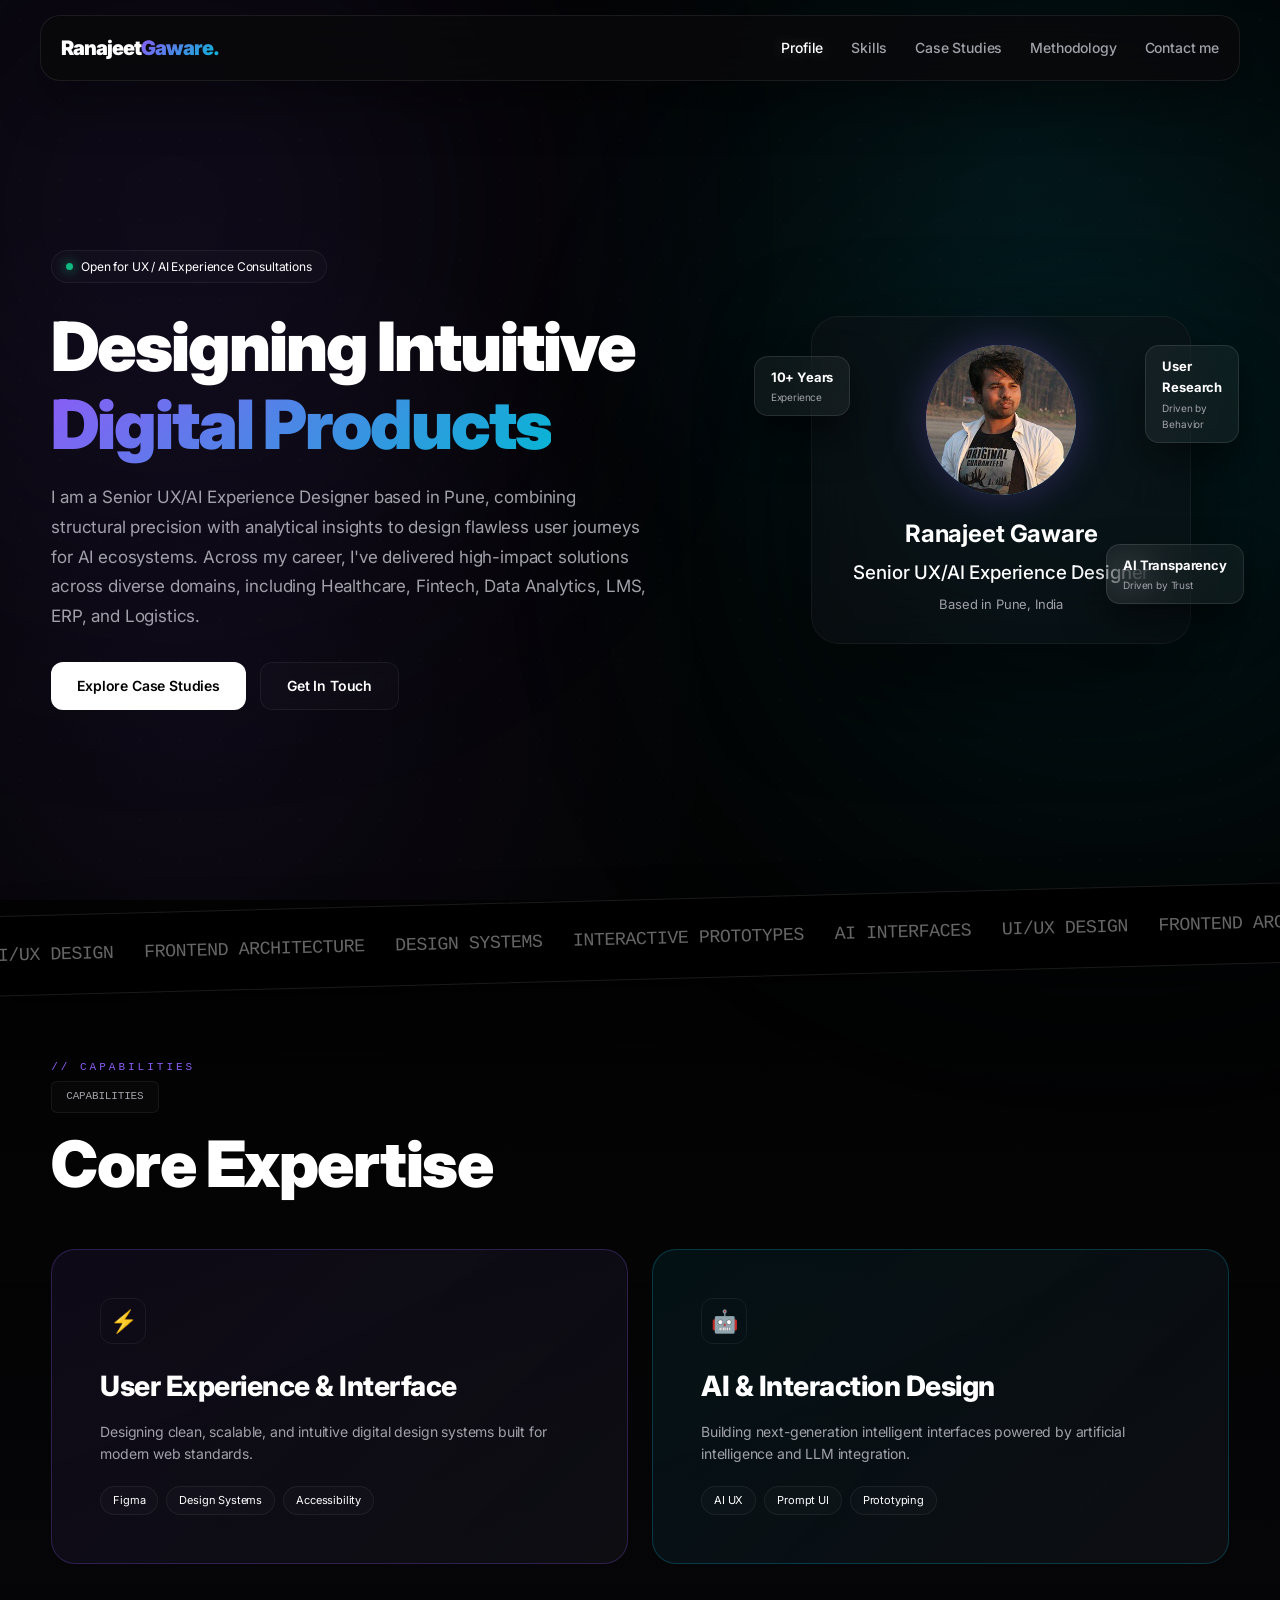
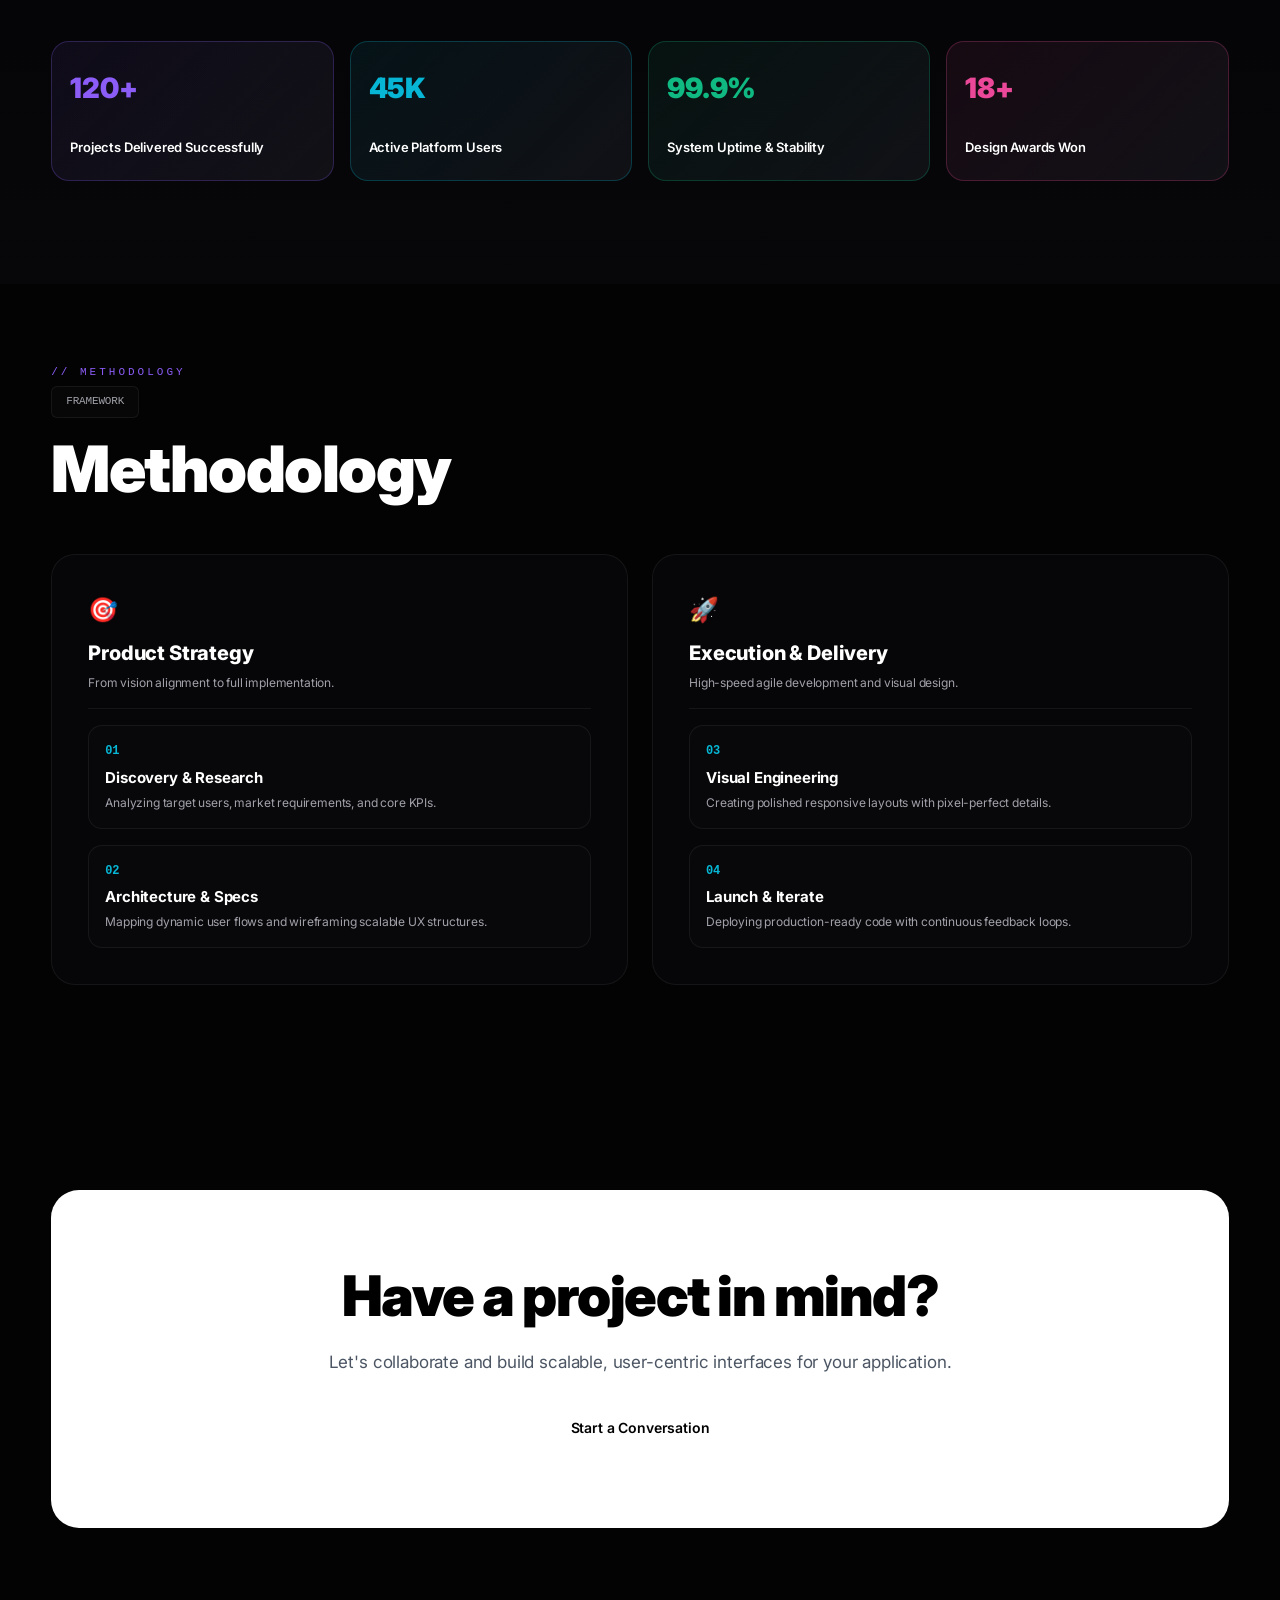
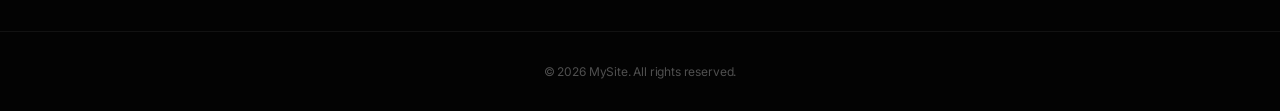
==== index.html @ 5b9c70db "Update index.html" ====
<!DOCTYPE html>
<html lang="en">
<head>
  <meta charset="UTF-8">
  <meta name="viewport" content="width=device-width, initial-scale=1.0">
  <title>Responsive Navigation Header</title>
  
  <!-- Inter Font -->
  <link rel="preconnect" href="https://fonts.googleapis.com">
  <link rel="preconnect" href="https://fonts.gstatic.com" crossorigin>
  <link href="https://fonts.googleapis.com/css2?family=Inter:wght@400;500;600;700;900&display=swap" rel="stylesheet">
  
  <!-- External CSS -->
  <link rel="stylesheet" href="style.css">
  <style>
  #waveCanvas {
    position: absolute;
    top: 0;
    left: 0;
    width: 100%;
    height: 100%;
    pointer-events: none;
    z-index: 1;
    opacity: 0.3;
}

  </style>
</head>
<body>

  <!-- Dynamic Glow Backgrounds -->
  <div class="glow one"></div>
  <div class="glow two"></div>
  <div id="scroll-progress"></div>

  <!-- Header Section -->
  <header>
    <div class="container">
      <nav>
        <div class="logo">Ranajeet<span>Gaware.</span></div>
        
        <!-- Mobile Toggle Button -->
        <button class="nav-toggle" aria-label="toggle navigation" aria-expanded="false">
          <span></span>
          <span></span>
          <span></span>
        </button>

        <!-- Navigation Links -->
        <ul class="menu">
          <li><a href="index.html" class="active">Profile</a></li>
          <li><a href="#expertise">Skills</a></li>
          <li><a href="cccc_copy.html">Case Studies</a></li>
          <li><a href="Methodology.html"">Methodology</a></li>
          <li><a href="contact_me.html">Contact me</a></li>
        </ul>
      </nav>
    </div>
  </header>

  <!-- Hero Section -->
  <section id="hero" class="hero">
        <canvas id="waveCanvas" width="1907" height="814"></canvas>
        <div class="container">
            <div class="hero-grid">
                <div class="hero-left">
                    <div class="badge">
                        <div class="badge-dot"></div>
                        <span>Open for UX / AI Experience Consultations</span>
                    </div>
                    <h1 class="hero-title">Designing Intuitive <span class="gradient">Digital Products</span></h1>
                    <p class="hero-text">I am a Senior UX/AI Experience Designer based in Pune, combining structural precision with analytical insights to design flawless user journeys for AI ecosystems. Across my career, I've delivered high-impact solutions across diverse domains, including Healthcare, Fintech, Data Analytics, LMS, ERP, and Logistics.</p>
                    <div class="hero-buttons">
                        <a href="cccc_copy.html" class="btn btn-primary">Explore Case Studies</a>
                        <a href="contact_me.html" class="btn btn-secondary">Get In Touch</a>
                    </div>
                </div>
                <div class="hero-right">
                    <div class="profile-card">
                        <div class="avatar"><img src="pf.jpg" alt="Ranajeet Gaware Profile" class="img1"></div>
                        <div class="profile-name">
                            <h2 class="profile-title">Ranajeet Gaware</h2>
                            <h3 style="font-weight:500;">Senior UX/AI Experience Designer</h3>
                            <p class="profile-role">Based in Pune, India</p>
                        </div>
                    </div>
                    <div class="float-card float-one">
                      
                            <h4>10+ Years</h4>
                        <p>Experience</p>
                    </div>
                    <div class="float-card float-two">
                        <h4>AI Transparency</h4>
                        <p>Driven by Trust</p>
                    </div>
                     <div class="float-card float-three" style="margin-left: 382px; margin-top: 29px;">
                         <h4>User Research</h4>
                        <p>Driven by Behavior</p>
                    </div>  
                </div>
            </div>
        </div>
    </section>

  <!-- Skills Marquee Divider -->
  <div class="skills-marquee">
    <div class="marquee">
      <div class="marquee-content">
        <span>UI/UX Design</span>
        <span>Frontend Architecture</span>
        <span>Design Systems</span>
        <span>Interactive Prototypes</span>
        <span>AI Interfaces</span>
        <span>UI/UX Design</span>
        <span>Frontend Architecture</span>
        <span>Design Systems</span>
        <span>Interactive Prototypes</span>
        <span>AI Interfaces</span>
      </div>
    </div>
  </div>

  <!-- Core Expertise Section -->
  <section id="services" class="expertise">
    <div class="container">
      <div class="section-header">
        <div class="section-label">Capabilities</div>
        <h2 class="section-title">Core Expertise</h2>
      </div>

      <div class="expertise-grid">
        <div class="expertise-card ux-card">
          <div>
            <div class="card-icon">⚡</div>
            <h3 class="card-title">User Experience & Interface</h3>
            <p class="card-text">Designing clean, scalable, and intuitive digital design systems built for modern web standards.</p>
          </div>
          <div class="tags">
            <span class="tag">Figma</span>
            <span class="tag">Design Systems</span>
            <span class="tag">Accessibility</span>
          </div>
        </div>

        <div class="expertise-card aix-card">
          <div>
            <div class="card-icon">🤖</div>
            <h3 class="card-title">AI & Interaction Design</h3>
            <p class="card-text">Building next-generation intelligent interfaces powered by artificial intelligence and LLM integration.</p>
          </div>
          <div class="tags">
            <span class="tag">AI UX</span>
            <span class="tag">Prompt UI</span>
            <span class="tag">Prototyping</span>
          </div>
        </div>
      </div>

      <!-- Feature Stats Grid -->
      <div class="feature-stats">
        <div class="feature-box fb-1">
          <div class="feature-number">120+</div>
          <div class="feature-title">Projects Delivered Successfully</div>
        </div>
        <div class="feature-box fb-2">
          <div class="feature-number">45K</div>
          <div class="feature-title">Active Platform Users</div>
        </div>
        <div class="feature-box fb-3">
          <div class="feature-number">99.9%</div>
          <div class="feature-title">System Uptime & Stability</div>
        </div>
        <div class="feature-box fb-4">
          <div class="feature-number">18+</div>
          <div class="feature-title">Design Awards Won</div>
        </div>
      </div>
    </div>
  </section>

  <!-- Strategy Methodology -->
  <section id="about" class="process">
    <div class="container">
      <div class="section-header">
        <div class="section-label">Framework</div>
        <h2 class="section-title">Methodology</h2>
      </div>

      <div class="process-grid-split">
        <div class="process-track-column">
          <div class="track-header">
            <span class="track-icon">🎯</span>
            <h3>Product Strategy</h3>
            <p>From vision alignment to full implementation.</p>
          </div>
          <div class="process-step-card">
            <div class="step-num">01</div>
            <h4>Discovery & Research</h4>
            <p>Analyzing target users, market requirements, and core KPIs.</p>
          </div>
          <div class="process-step-card">
            <div class="step-num">02</div>
            <h4>Architecture & Specs</h4>
            <p>Mapping dynamic user flows and wireframing scalable UX structures.</p>
          </div>
        </div>

        <div class="process-track-column">
          <div class="track-header">
            <span class="track-icon">🚀</span>
            <h3>Execution & Delivery</h3>
            <p>High-speed agile development and visual design.</p>
          </div>
          <div class="process-step-card">
            <div class="step-num">03</div>
            <h4>Visual Engineering</h4>
            <p>Creating polished responsive layouts with pixel-perfect details.</p>
          </div>
          <div class="process-step-card">
            <div class="step-num">04</div>
            <h4>Launch & Iterate</h4>
            <p>Deploying production-ready code with continuous feedback loops.</p>
          </div>
        </div>
      </div>
    </div>
  </section>

  <!-- CTA Section -->
  <section id="contact">
    <div class="container">
      <div class="cta-card">
        <h2 class="title">Have a project in mind?</h2>
        <p class="subtitle">Let's collaborate and build scalable, user-centric interfaces for your application.</p>
        <a href="mailto:hello@example.com" class="btn btn-primary">Start a Conversation</a>
      </div>
    </div>
  </section>

  <!-- Footer -->
  <footer class="footer">
    <div class="container">
      <div class="footer-bottom">
        <p>&copy; 2026 MySite. All rights reserved.</p>
      </div>
    </div>
  </footer>

  <button id="backToTop" aria-label="Back to top">↑</button>

  <!-- JavaScript -->
  <script>
    const navToggle = document.querySelector('.nav-toggle');
    const navMenu = document.querySelector('.menu');

    // Toggle menu state
    navToggle.addEventListener('click', () => {
      navToggle.classList.toggle('active');
      navMenu.classList.toggle('active');
      
      const isExpanded = navToggle.getAttribute('aria-expanded') === 'true';
      navToggle.setAttribute('aria-expanded', !isExpanded);
    });

    // Close menu when clicking a link
    document.querySelectorAll('.menu a').forEach(link => {
      link.addEventListener('click', () => {
        navToggle.classList.remove('active');
        navMenu.classList.remove('active');
        navToggle.setAttribute('aria-expanded', 'false');
      });
    });

    // Scroll Progress & Back to Top
    const scrollProgress = document.getElementById('scroll-progress');
    const backToTopBtn = document.getElementById('backToTop');

    window.addEventListener('scroll', () => {
      const totalHeight = document.documentElement.scrollHeight - window.innerHeight;
      const progress = (window.scrollY / totalHeight) * 100;
      if (scrollProgress) scrollProgress.style.width = `${progress}%`;

      if (window.scrollY > 400) {
        backToTopBtn.style.opacity = '1';
        backToTopBtn.style.pointerEvents = 'auto';
      } else {
        backToTopBtn.style.opacity = '0';
        backToTopBtn.style.pointerEvents = 'none';
      }
    });

    backToTopBtn.addEventListener('click', () => {
      window.scrollTo({ top: 0, behavior: 'smooth' });
    });
  </script>

</body>
</html>
---- style.css ----
/*==================================================
1. RESET & SYSTEM CONFIGURATION
==================================================*/

* {
    margin: 0;
    padding: 0;
    box-sizing: border-box;
}

html {
    scroll-behavior: smooth;
}

body {
    font-family: "Inter", sans-serif;
    background: #030303;
    color: #fff;
    overflow-x: hidden;
    line-height: 1.6;
    letter-spacing: -0.01em;
}

img {
    max-width: 100%;
    height: auto;
    display: block;
}

/*==================================================
2. VARIABLES
==================================================*/

:root {
    --bg: #030303;
    --surface: #09090b;
    --card: #121217;
    --border: rgba(255, 255, 255, .06);
    --text: #ffffff;
    --muted: #a1a1aa;
    --purple: #8b5cf6;
    --cyan: #06b6d4;
    --green: #10b981;
    --pink: #ec4899;
    --gradient: linear-gradient(135deg, #8b5cf6 0%, #06b6d4 100%);
}

/*==================================================
3. SCROLLBAR
==================================================*/

::-webkit-scrollbar {
    width: 5px;
}

::-webkit-scrollbar-track {
    background: #030303;
}

::-webkit-scrollbar-thumb {
    background: #27272a;
    border-radius: 10px;
}

::-webkit-scrollbar-thumb:hover {
    background: var(--purple);
}

/*==================================================
4. DYNAMIC BACKGROUNDS & GLOWS
==================================================*/

body::before {
    content: "";
    position: fixed;
    inset: 0;
    background:
        radial-gradient(circle at 80% 20%, rgba(6, 182, 212, .08), transparent 40%),
        radial-gradient(circle at 15% 80%, rgba(139, 92, 246, .08), transparent 40%),
        #030303;
    z-index: -3;
}

body::after {
    content: "";
    position: fixed;
    inset: 0;
    background-image: 
        radial-gradient(rgba(255, 255, 255, 0.015) 1px, transparent 0),
        radial-gradient(rgba(255, 255, 255, 0.01) 1px, transparent 0);
    background-size: 40px 40px;
    background-position: 0 0, 20px 20px;
    z-index: -2;
}

.glow {
    position: fixed;
    width: min(600px, 80vw);
    height: min(600px, 80vw);
    border-radius: 50%;
    filter: blur(160px);
    opacity: .12;
    pointer-events: none;
    z-index: -1;
}

.glow.one { background: var(--purple); top: -10%; left: -10%; animation: floatGlow 20s infinite alternate; }
.glow.two { background: var(--cyan); bottom: 10%; right: -10%; animation: floatGlow 15s infinite alternate-reverse; }

@keyframes floatGlow {
    0% { transform: translate(0, 0) scale(1); }
    100% { transform: translate(60px, -40px) scale(1.1); }
}

/*==================================================
5. LAYOUT CONTAINERS & REUSABLE COMPONENTS
==================================================*/

.container {
    width: min(1200px, 92%);
    margin: auto;
}

section {
    padding: clamp(50px, 8vw, 140px) 0;
    position: relative;
    z-index: 1;
}

.section-header {
    margin-bottom: clamp(24px, 4vw, 50px);
    position: relative;
}

.section-header::after {
    content: "// CONCEPT";
    position: absolute;
    left: 0;
    top: -22px;
    font-family: monospace;
    font-size: 11px;
    color: var(--cyan);
    letter-spacing: 3px;
}

.section-label {
    display: inline-flex;
    align-items: center;
    gap: 8px;
    padding: 6px 14px;
    border-radius: 6px;
    background: rgba(255, 255, 255, .02);
    border: 1px solid var(--border);
    margin-bottom: 16px;
    font-size: 11px;
    font-family: monospace;
    text-transform: uppercase;
    color: var(--muted);
}

.section-title {
    font-size: clamp(28px, 5vw, 64px);
    font-weight: 900;
    line-height: 1.1;
    letter-spacing: -1.5px;
}

/*==================================================
6. NAVIGATION BAR (Responsive Glassmorphism Fixed)
==================================================*/

header {
    position: fixed;
    top: 15px;
    left: 50%;
    transform: translateX(-50%);
    width: min(1200px, 94%);
    z-index: 1000;
    backdrop-filter: blur(20px);
    -webkit-backdrop-filter: blur(20px);
    background: rgba(9, 9, 11, .85);
    border: 1px solid rgba(255, 255, 255, .08);
    border-radius: 20px;
    box-shadow: 0 20px 50px rgba(0, 0, 0, 0.4);
}

header .container {
    padding: 0 20px;
    width: 100%;
}

nav {
    height: 64px;
    display: flex;
    justify-content: space-between;
    align-items: center;
    position: relative;
}

.logo {
    font-size: 20px;
    font-weight: 900;
    letter-spacing: -1px;
}

.logo span {
    background: var(--gradient);
    -webkit-background-clip: text;
    -webkit-text-fill-color: transparent;
}

.menu {
    display: flex;
    gap: 28px;
    align-items: center;
    list-style: none;
}

.menu a {
    color: var(--muted);
    text-decoration: none;
    font-size: 14px;
    font-weight: 500;
    transition: .3s;
}

.menu a:hover,
.menu a.active {
    color: #fff;
    text-shadow: 0 0 15px rgba(255, 255, 255, 0.3);
}

/* Navigation Toggle Button */
.nav-toggle {
    display: none;
    background: transparent;
    border: none;
    cursor: pointer;
    flex-direction: column;
    justify-content: center;
    gap: 5px;
    padding: 8px;
    z-index: 1002;
}

.nav-toggle span {
    display: block;
    width: 22px;
    height: 2px;
    background: #fff;
    transition: 0.3s;
}

/* Mobile Nav Overlay Fixes */
@media (max-width: 868px) {
    .nav-toggle {
        display: flex;
    }

    .menu {
        position: absolute;
        top: calc(100% + 12px);
        left: 0;
        right: 0;
        width: 100%;
        background: rgba(9, 9, 11, 0.98);
        backdrop-filter: blur(25px);
        -webkit-backdrop-filter: blur(25px);
        flex-direction: column;
        align-items: flex-start;
        padding: 24px;
        gap: 16px;
        border-radius: 18px;
        border: 1px solid var(--border);
        box-shadow: 0 20px 40px rgba(0, 0, 0, 0.8);
        opacity: 0;
        visibility: hidden;
        pointer-events: none;
        transform: translateY(-10px);
        transition: all 0.3s cubic-bezier(0.16, 1, 0.3, 1);
        z-index: 1001;
    }

    .menu li {
        width: 100%;
    }

    .menu a {
        display: block;
        width: 100%;
        padding: 10px 0;
        font-size: 16px;
    }

    .menu.active {
        opacity: 1 !important;
        visibility: visible !important;
        pointer-events: auto !important;
        transform: translateY(0) !important;
    }

    .nav-toggle.active span:nth-child(1) { transform: translateY(7px) rotate(45deg); }
    .nav-toggle.active span:nth-child(2) { opacity: 0; }
    .nav-toggle.active span:nth-child(3) { transform: translateY(-7px) rotate(-45deg); }
}

/*==================================================
7. BUTTONS & TYPOGRAPHY
==================================================*/

.title {
    font-size: clamp(30px, 5vw, 60px);
    line-height: 1.1;
    margin-bottom: 20px;
    letter-spacing: -1.5px;
    font-weight: 900;
}

.gradient {
    background: var(--gradient);
    -webkit-background-clip: text;
    -webkit-text-fill-color: transparent;
}

.subtitle {
    color: var(--muted);
    font-size: clamp(14px, 1.8vw, 17px);
    line-height: 1.7;
    max-width: 680px;
}

.btn {
    display: inline-flex;
    align-items: center;
    justify-content: center;
    padding: 12px 26px;
    border-radius: 12px;
    font-weight: 600;
    font-size: 14px;
    text-decoration: none;
    transition: .4s cubic-bezier(0.16, 1, 0.3, 1);
    cursor: pointer;
}

.btn-primary {
    background: #fff;
    color: #000;
}

.btn-primary:hover {
    transform: translateY(-3px);
    box-shadow: 0 15px 30px rgba(255, 255, 255, .2);
}

.btn-secondary {
    border: 1px solid var(--border);
    background: rgba(255, 255, 255, .02);
    color: white;
    backdrop-filter: blur(10px);
}

.btn-secondary:hover {
    background: rgba(255, 255, 255, .08);
    border-color: rgba(255, 255, 255, 0.2);
}

/*==================================================
8. HERO SECTION
==================================================*/

.hero {
    min-height: 100vh;
    display: flex;
    align-items: center;
    padding-top: 120px;
    padding-bottom: 60px;
}

.hero-grid {
    display: grid;
    grid-template-columns: 1.2fr 0.8fr;
    gap: 40px;
    align-items: center;
}

.badge {
    display: inline-flex;
    align-items: center;
    gap: 8px;
    padding: 6px 14px;
    border-radius: 99px;
    background: rgba(255, 255, 255, .02);
    border: 1px solid var(--border);
    margin-bottom: 24px;
    font-size: 12px;
    color: #fff;
    max-width: 100%;
}

.badge-dot {
    width: 7px;
    height: 7px;
    border-radius: 50%;
    background: var(--green);
    box-shadow: 0 0 12px var(--green);
    flex-shrink: 0;
}

.hero-title {
    font-size: clamp(34px, 6vw, 68px);
    font-weight: 900;
    line-height: 1.15;
    margin-bottom: 20px;
    letter-spacing: -2px;
}

.hero-text {
    font-size: clamp(14px, 1.8vw, 17px);
    line-height: 1.75;
    color: var(--muted);
    max-width: 600px;
    margin-bottom: 30px;
}

.hero-buttons {
    display: flex;
    gap: 14px;
    flex-wrap: wrap;
}

.hero-right {
    display: flex;
    justify-content: center;
    position: relative;
    width: 100%;
}

.profile-card {
    position: relative;
    width: 100%;
    max-width: 380px;
    padding: 28px 20px;
    border-radius: 28px;
    background: rgba(18, 18, 23, 0.4);
    border: 1px solid rgba(255, 255, 255, 0.05);
    backdrop-filter: blur(30px);
    box-shadow: 0 40px 100px rgba(0, 0, 0, 0.6);
}

.avatar {
    width: 150px;
    height: 150px;
    margin: 0 auto 20px;
    border-radius: 50%;
    background: var(--gradient);
    display: flex;
    align-items: center;
    justify-content: center;
    box-shadow: 0 0 40px rgba(139, 92, 246, 0.3);
    overflow: hidden;
}

.profile-name { text-align: center; }
.profile-title { font-size: 24px; font-weight: 700; margin-bottom: 4px; }
.profile-role { text-align: center; color: var(--muted); font-size: 13px; margin-top: 6px;}

.float-card {
    position: absolute;
    padding: 10px 16px;
    border-radius: 14px;
    background: rgba(255, 255, 255, .05);
    border: 1px solid rgba(255, 255, 255, .1);
    backdrop-filter: blur(20px);
    box-shadow: 0 20px 40px rgba(0, 0, 0, .5);
    z-index: 2;
}

.float-card h4 { font-size: 13px; font-weight: 700; margin-bottom: 2px;}
.float-card p { font-size: 10px; color: var(--muted);}

.float-one { left: -20px; top: 12%; animation: floatCard 6s ease-in-out infinite; }
.float-two { right: -15px; bottom: 12%; animation: floatCard 6s ease-in-out infinite 3s; }

@keyframes floatCard {
    0%, 100% { transform: translateY(0); }
    50% { transform: translateY(-8px); }
}

/*==================================================
9. MARQUEE DIVIDER
==================================================*/

.skills-marquee {
    padding: 24px 0;
    background: #000;
    transform: rotate(-1.5deg) scale(1.02);
    border-top: 1px solid rgba(255, 255, 255, .1);
    border-bottom: 1px solid rgba(255, 255, 255, .1);
    box-shadow: 0 15px 40px rgba(0, 0, 0, 0.5);
    z-index: 10;
    position: relative;
    overflow: hidden;
}

.marquee {
    overflow: hidden;
    white-space: nowrap;
}

.marquee-content {
    display: inline-flex;
    gap: 30px;
    animation: marquee 28s linear infinite;
}

.marquee-content span {
    font-size: clamp(13px, 1.8vw, 18px);
    text-transform: uppercase;
    font-family: monospace;
    color: rgba(255, 255, 255, 0.4);
    letter-spacing: -0.5px;
    display: inline-block;
}

.marquee-content span:hover {
    color: var(--cyan);
    text-shadow: 0 0 10px var(--cyan);
}

@keyframes marquee {
    0% { transform: translateX(0); }
    100% { transform: translateX(-50%); }
}

/*==================================================
10. CORE EXPERTISE
==================================================*/

.expertise {
    background: linear-gradient(to bottom, transparent, #07070a);
}

.expertise .section-header::after { 
    content: "// CAPABILITIES"; 
    color: var(--purple);
}

.expertise-grid {
    display: grid;
    grid-template-columns: repeat(2, 1fr); 
    gap: 24px;
}

.expertise-card {
    padding: clamp(24px, 4vw, 48px);
    border-radius: 24px;
    display: flex;
    flex-direction: column;
    justify-content: space-between;
    transition: transform 0.4s ease, border-color 0.4s ease, box-shadow 0.4s ease;
}

.expertise-card.ux-card {
    background: linear-gradient(135deg, rgba(139, 92, 246, 0.08) 0%, rgba(14, 14, 19, 0.95) 100%);
    border: 1px solid rgba(139, 92, 246, 0.25);
}

.expertise-card.ux-card:hover {
    border-color: rgba(139, 92, 246, 0.5);
    transform: translateY(-6px);
    box-shadow: 0 25px 50px rgba(139, 92, 246, 0.12);
}

.expertise-card.aix-card {
    background: linear-gradient(135deg, rgba(6, 182, 212, 0.08) 0%, rgba(14, 14, 19, 0.95) 100%);
    border: 1px solid rgba(6, 182, 212, 0.25);
}

.expertise-card.aix-card:hover {
    border-color: rgba(6, 182, 212, 0.5);
    transform: translateY(-6px);
    box-shadow: 0 25px 50px rgba(6, 182, 212, 0.12);
}

.card-icon {
    width: 46px; 
    height: 46px;
    border: 1px solid var(--border);
    border-radius: 12px;
    display: flex; 
    align-items: center; 
    justify-content: center;
    margin-bottom: 20px;
    font-size: 22px;
}

.card-title { font-size: clamp(20px, 2.5vw, 28px); font-weight: 800; letter-spacing: -0.5px; margin-bottom: 12px;}
.card-text { color: var(--muted); font-size: 14px; line-height: 1.6; margin-bottom: 20px;}

.tags { display: flex; gap: 8px; flex-wrap: wrap;}
.tag {
    padding: 5px 12px; border-radius: 30px; font-size: 11px;
    background: rgba(255, 255, 255, 0.02); border: 1px solid var(--border);
}

/*==================================================
11. FEATURE STATS GRID
==================================================*/

.feature-stats {
    margin-top: clamp(40px, 6vw, 100px);
    display: grid;
    grid-template-columns: repeat(4, 1fr);
    gap: 16px;
}

.feature-box {
    padding: 24px 18px;
    border-radius: 18px;
    display: flex;
    flex-direction: column;
    justify-content: space-between;
    min-height: 140px;
    transition: transform 0.3s ease;
}

.feature-box:hover {
    transform: translateY(-4px);
}

.feature-number {
    font-size: 28px;
    font-weight: 900;
    margin-bottom: 10px;
}

.feature-title {
    color: #ffffff;
    font-size: 13px;
    font-weight: 600;
    line-height: 1.4;
}

.feature-box.fb-1 { background: linear-gradient(135deg, rgba(139, 92, 246, 0.08) 0%, rgba(18, 18, 23, 0.95) 100%); border: 1px solid rgba(139, 92, 246, 0.25); }
.feature-box.fb-1 .feature-number { color: #8b5cf6; }

.feature-box.fb-2 { background: linear-gradient(135deg, rgba(6, 182, 212, 0.08) 0%, rgba(18, 18, 23, 0.95) 100%); border: 1px solid rgba(6, 182, 212, 0.25); }
.feature-box.fb-2 .feature-number { color: #06b6d4; }

.feature-box.fb-3 { background: linear-gradient(135deg, rgba(16, 185, 129, 0.08) 0%, rgba(18, 18, 23, 0.95) 100%); border: 1px solid rgba(16, 185, 129, 0.25); }
.feature-box.fb-3 .feature-number { color: #10b981; }

.feature-box.fb-4 { background: linear-gradient(135deg, rgba(236, 72, 153, 0.08) 0%, rgba(18, 18, 23, 0.95) 100%); border: 1px solid rgba(236, 72, 153, 0.25); }
.feature-box.fb-4 .feature-number { color: #ec4899; }

/*==================================================
12. STRATEGY METHODOLOGY
==================================================*/

.process { background: #030303; }
.process .section-header::after { content: "// METHODOLOGY"; color: var(--purple); }

.process-grid-split {
    display: grid;
    grid-template-columns: repeat(2, 1fr);
    gap: 24px;
    align-items: start;
}

.process-track-column {
    background: rgba(14, 14, 19, 0.4);
    border: 1px solid var(--border);
    padding: clamp(20px, 3vw, 36px);
    border-radius: 24px;
    display: flex;
    flex-direction: column;
    gap: 16px;
}

.track-header {
    border-bottom: 1px solid var(--border);
    padding-bottom: 16px;
}

.track-icon { font-size: 24px; display: block; margin-bottom: 8px; }
.track-header h3 { font-size: 20px; font-weight: 800; margin-bottom: 4px; }
.track-header p { color: var(--muted); font-size: 12px; }

.process-step-card {
    background: rgba(255, 255, 255, 0.01);
    border: 1px solid var(--border);
    padding: 16px;
    border-radius: 14px;
}

.step-num { font-family: monospace; font-size: 12px; color: var(--cyan); font-weight: 700; margin-bottom: 4px; }
.process-step-card h4 { font-size: 15px; font-weight: 700; margin-bottom: 4px; }
.process-step-card p { color: var(--muted); font-size: 12px; line-height: 1.5; }

/*==================================================
13. CALL TO ACTION (CTA)
==================================================*/

.cta-card {
    background: #fff;
    color: #000;
    padding: clamp(40px, 6vw, 80px) 20px;
    border-radius: 28px;
    text-align: center;
}

.cta-card .title {
    color: #000;
    font-size: clamp(26px, 4.5vw, 56px);
    letter-spacing: -1.5px;
}

.cta-card .subtitle {
    color: #4b5563;
    margin: 14px auto 28px;
}

/*==================================================
14. FOOTER & BACK TO TOP
==================================================*/

.footer { background: #030303; padding: 30px 0; border-top: 1px solid var(--border); }
.footer-bottom { text-align: center; }
.footer-bottom p { font-size: 12px; color: rgba(255, 255, 255, 0.3); }

#scroll-progress {
    position: fixed; top: 0; left: 0; height: 3px; width: 0; z-index: 9999;
    background: linear-gradient(90deg, #8b5cf6, #06b6d4);
}

#backToTop {
    position: fixed; right: 20px; bottom: 20px; width: 40px; height: 40px;
    border: 1px solid var(--border); border-radius: 50%; background: rgba(9, 9, 11, 0.9);
    color: #fff; font-size: 14px; cursor: pointer; display: flex; align-items: center; justify-content: center;
    z-index: 999; transition: opacity 0.3s; opacity: 0; pointer-events: none;
}

/*==================================================
15. RESPONSIVE MEDIA QUERIES
==================================================*/

@media (max-width: 1024px) {
    .hero-grid {
        grid-template-columns: 1fr;
        gap: 40px;
    }
    
    .hero-left {
        text-align: center;
        display: flex;
        flex-direction: column;
        align-items: center;
    }

    .hero-buttons {
        justify-content: center;
    }

    .feature-stats {
        grid-template-columns: repeat(2, 1fr);
    }
}

@media (max-width: 868px) {
    .expertise-grid,
    .process-grid-split {
        grid-template-columns: 1fr;
    }

    .float-one { left: 0; top: 0; }
    .float-two { right: 0; bottom: 0; }
}

@media (max-width: 576px) {
    .feature-stats {
        grid-template-columns: 1fr;
    }

    .float-card {
        display: none;
    }

    .badge {
        font-size: 11px;
    }

    .hero-buttons {
        width: 100%;
        flex-direction: column;
    }

    .btn {
        width: 100%;
    }
}
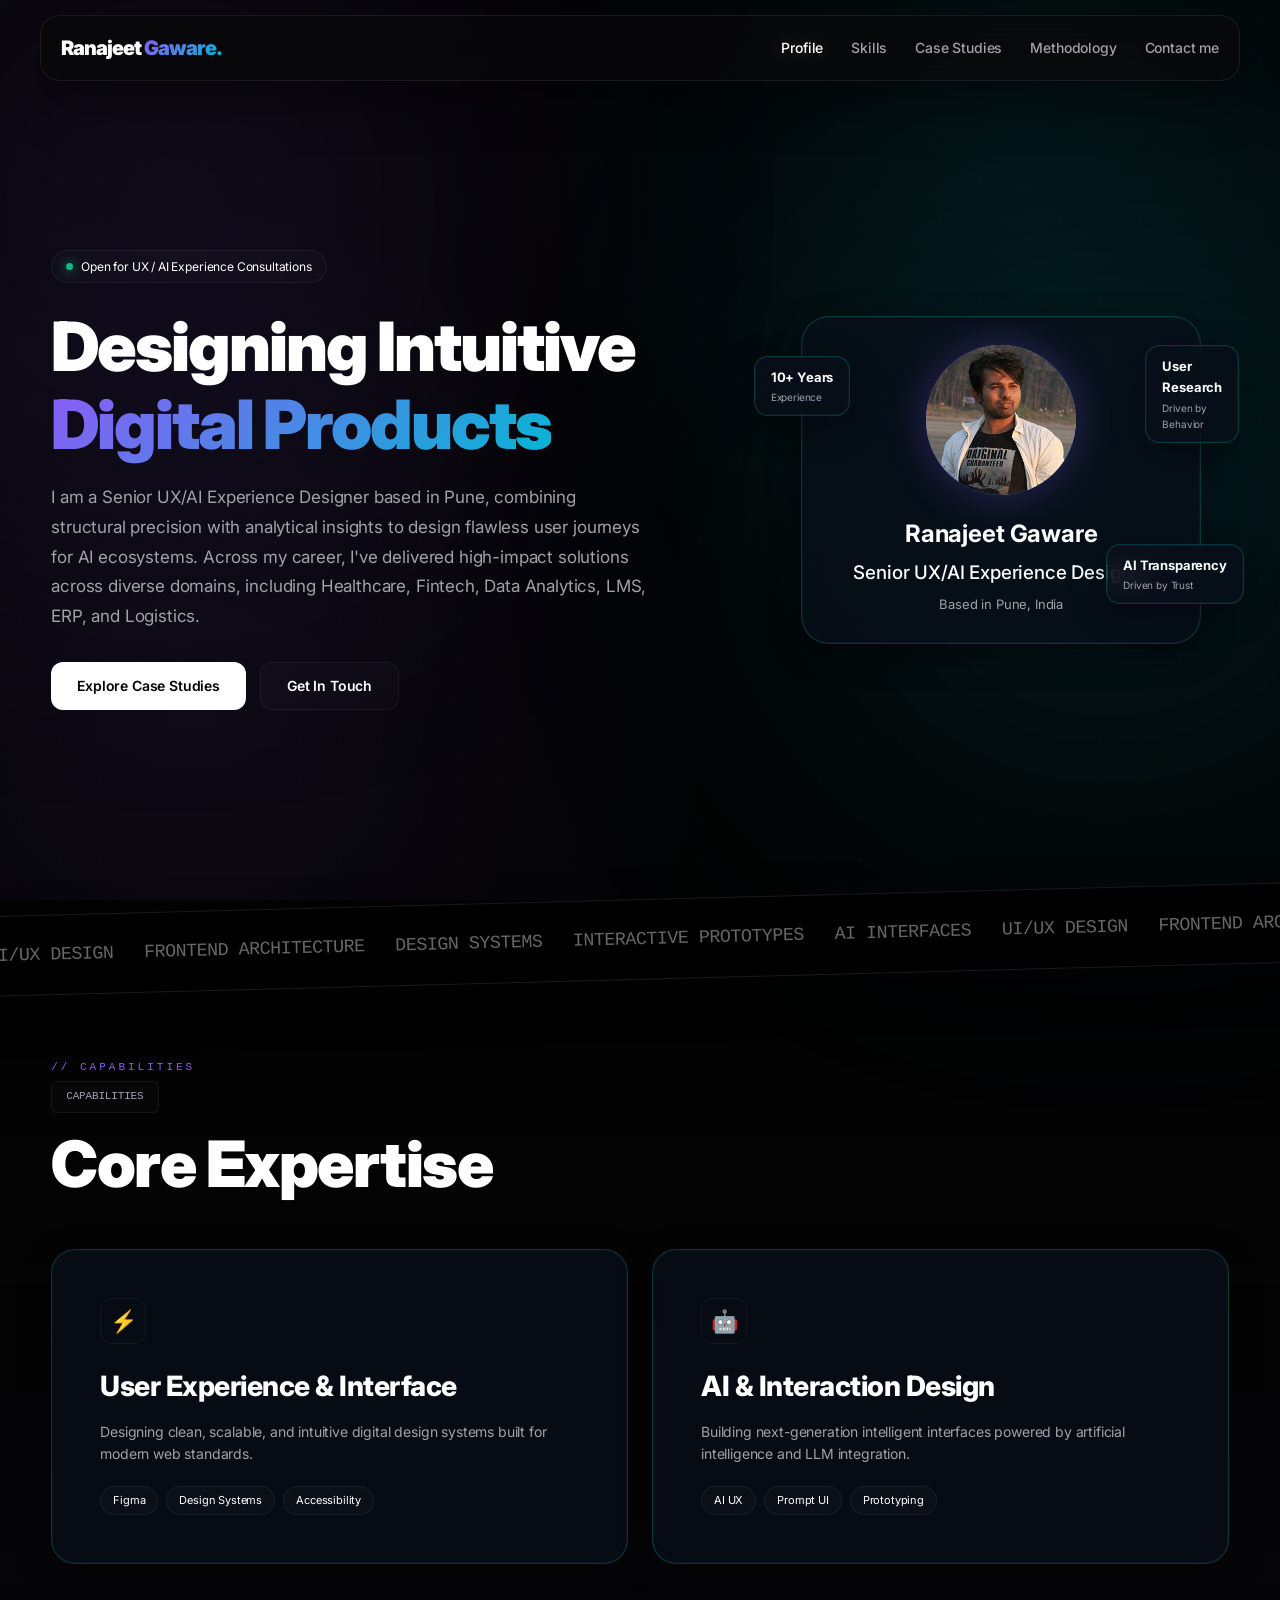
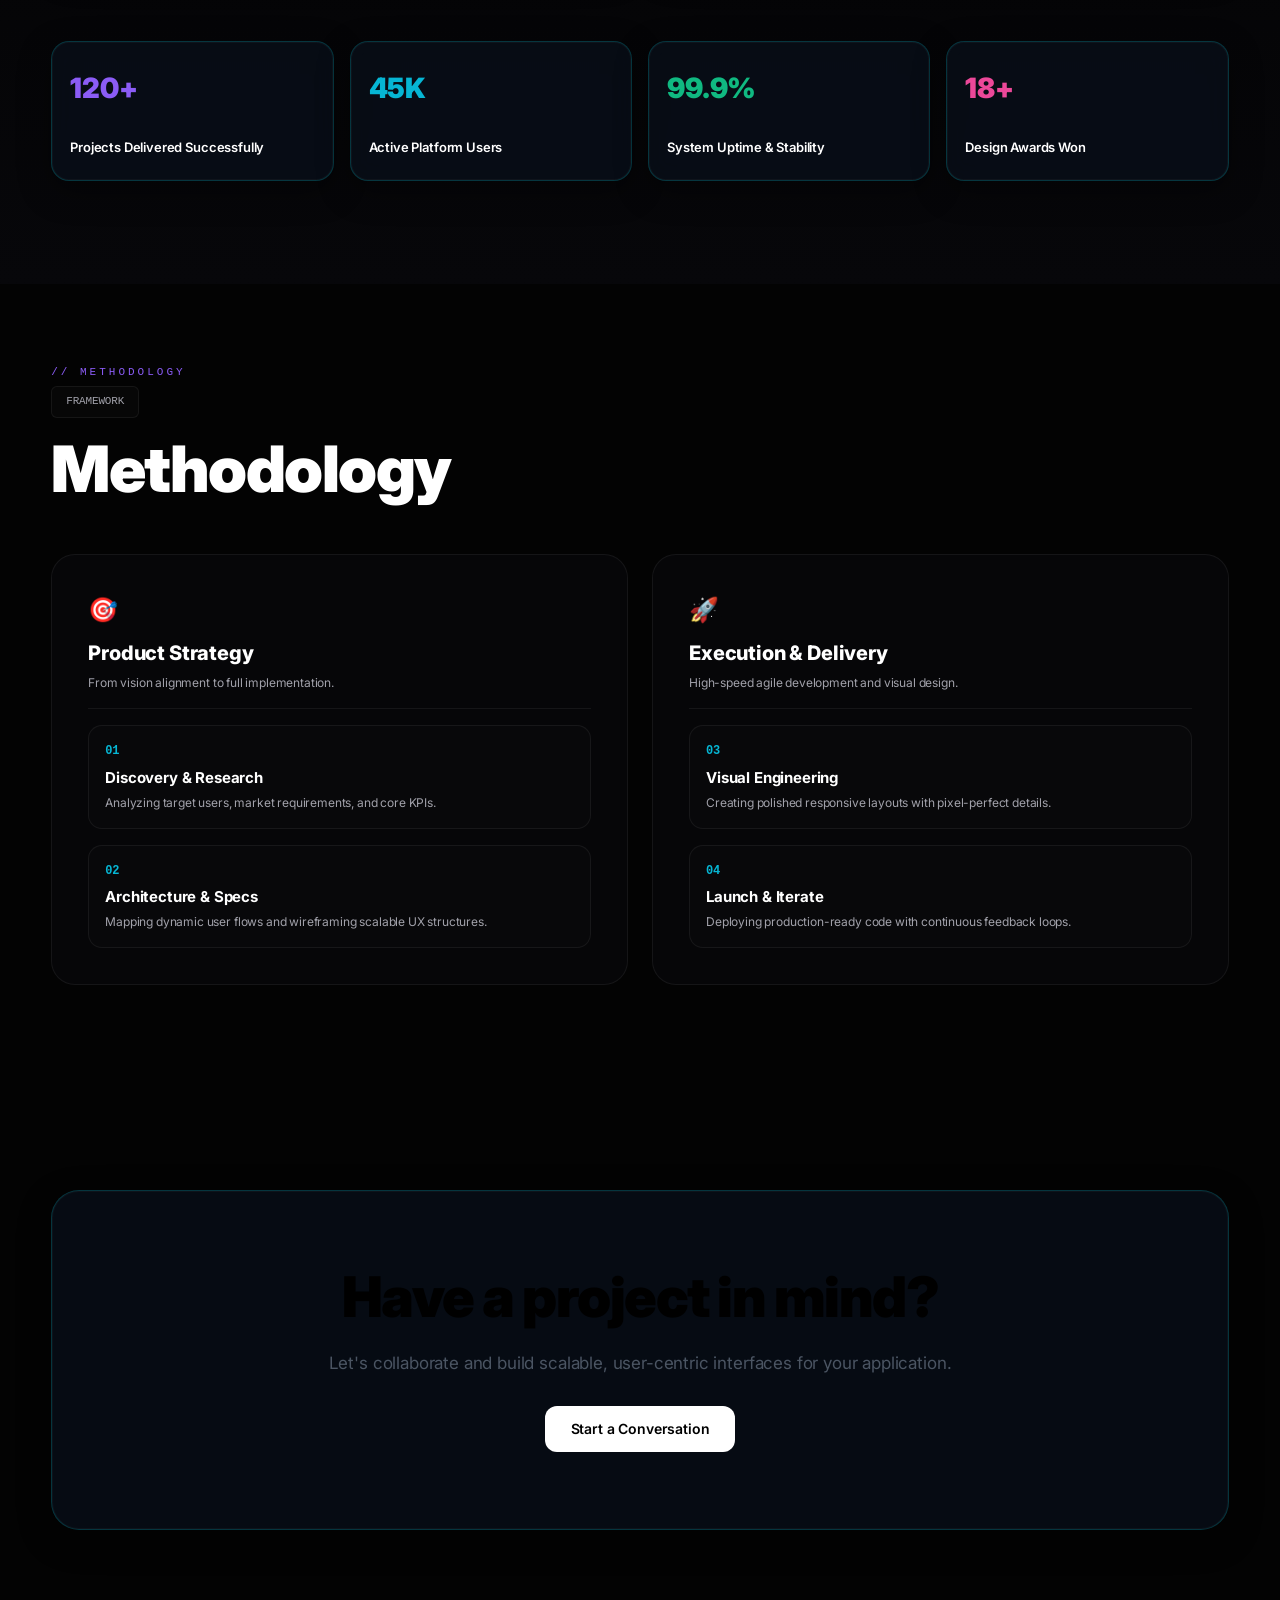
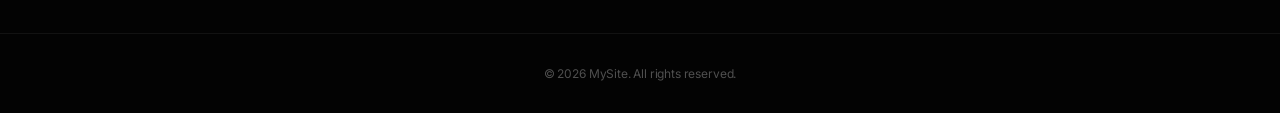
==== commit 16efc081: "Refactor index.html for layout and style enhancements Updated HTML structure and styles for improved" ====
--- a/index.html
+++ b/index.html
@@ -23,7 +23,20 @@
     z-index: 1;
     opacity: 0.3;
 }
-
+.case-card, .expertise-card, .profile-card, .float-card, .feature-box, .cta-card {
+    background: rgba(8, 15, 26, 0.75) !important;
+    backdrop-filter: blur(12px);
+    -webkit-backdrop-filter: blur(12px);
+    border: 1px solid rgba(0, 242, 254, 0.18) !important;
+    box-shadow: 0 10px 32px 0 rgba(0, 0, 0, 0.4), inset 0 0 0 1px rgba(255, 255, 255, 0.03);
+    transition: all 0.3s ease;
+}
+    .profile-card {
+    position: relative;
+    width: 100%;
+    max-width: 400px;
+    }
+    
   </style>
 </head>
 <body>
@@ -37,7 +50,7 @@
   <header>
     <div class="container">
       <nav>
-        <div class="logo">Ranajeet<span>Gaware.</span></div>
+        <div class="logo">Ranajeet <span>Gaware.</span></div>
         
         <!-- Mobile Toggle Button -->
         <button class="nav-toggle" aria-label="toggle navigation" aria-expanded="false">
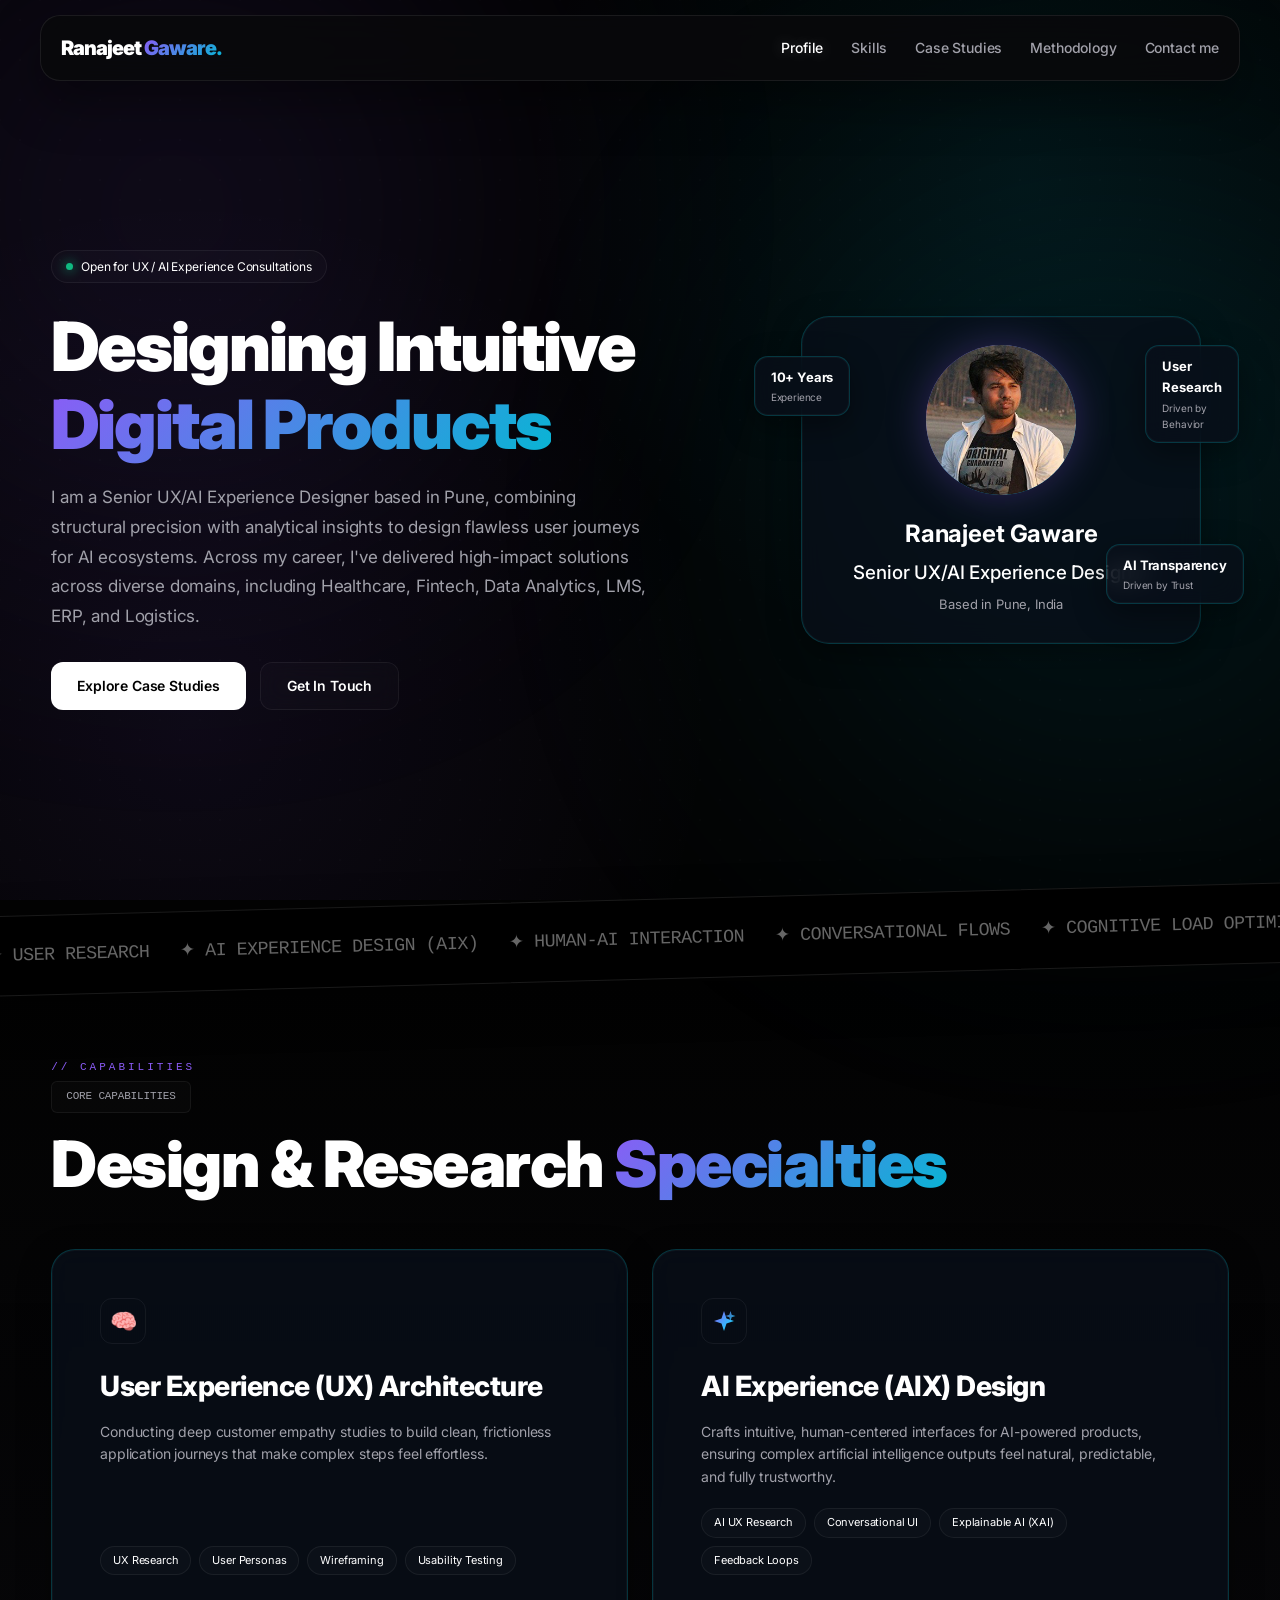
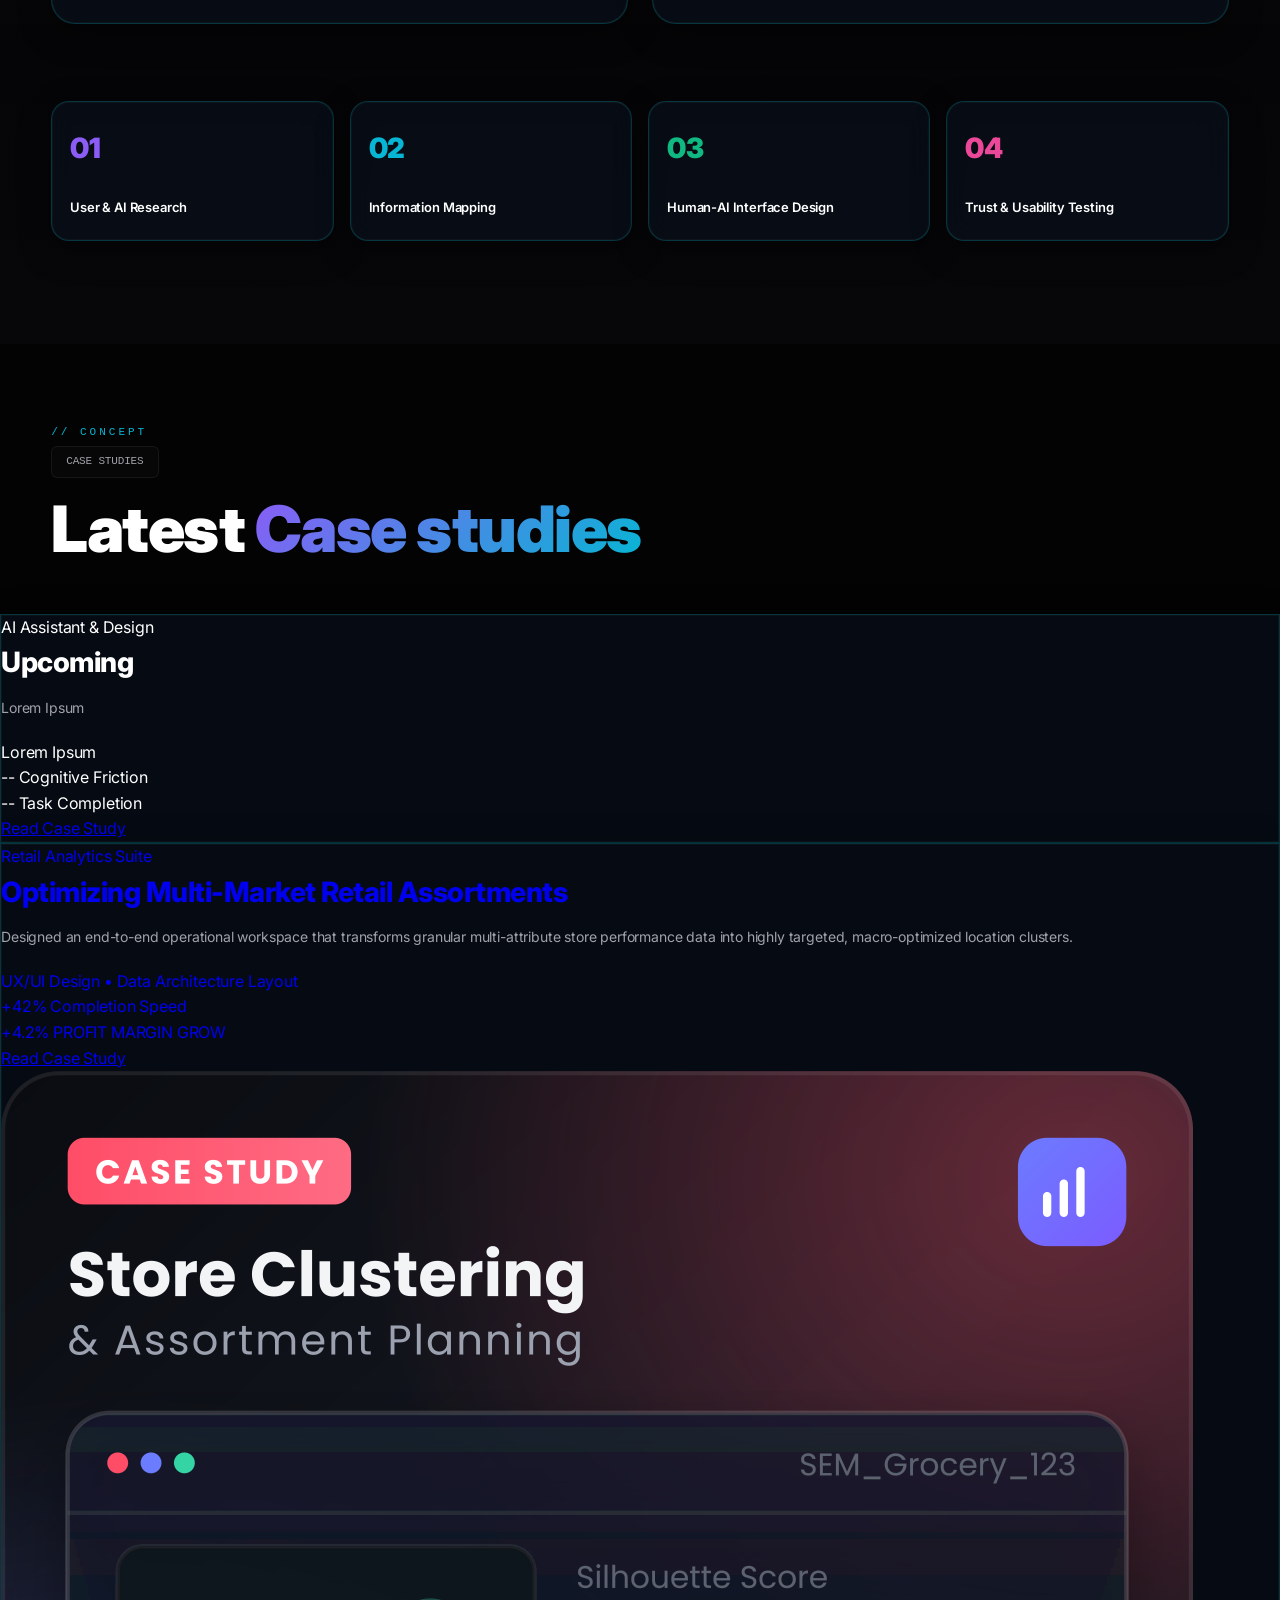
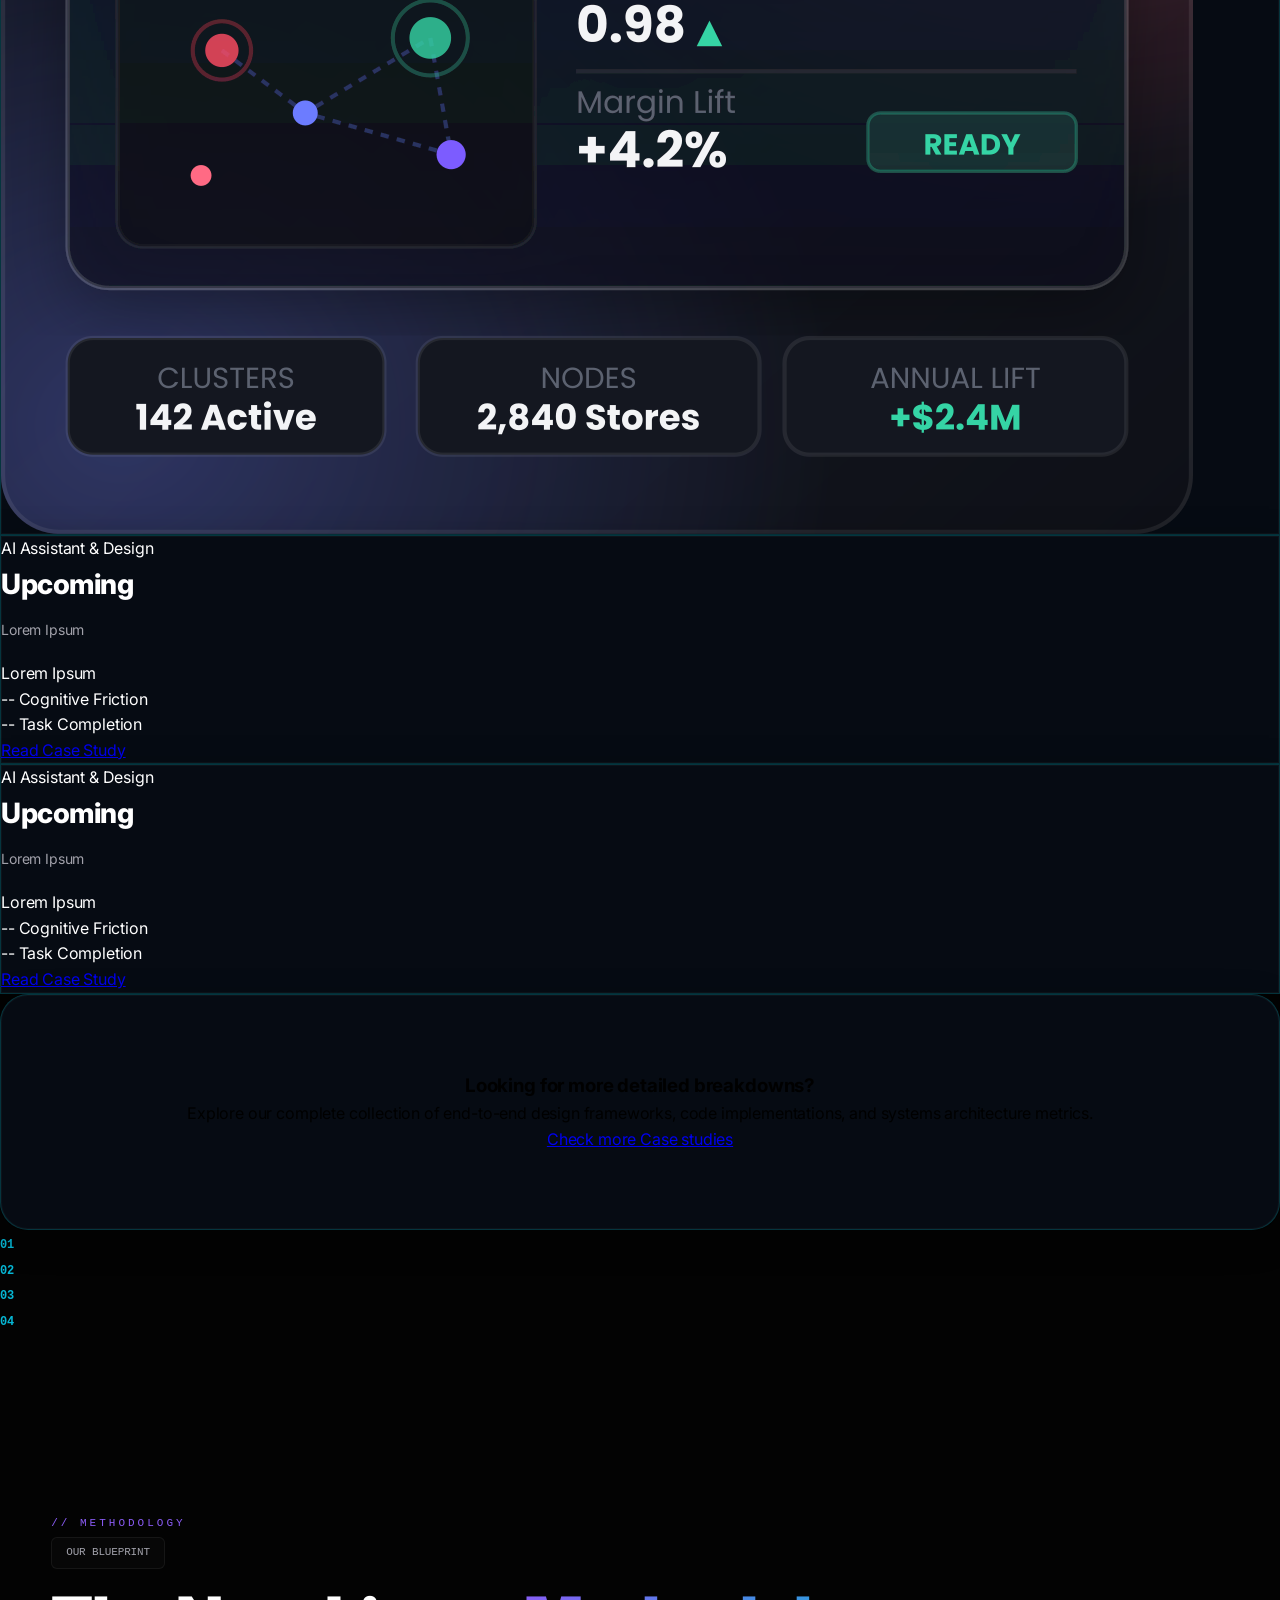
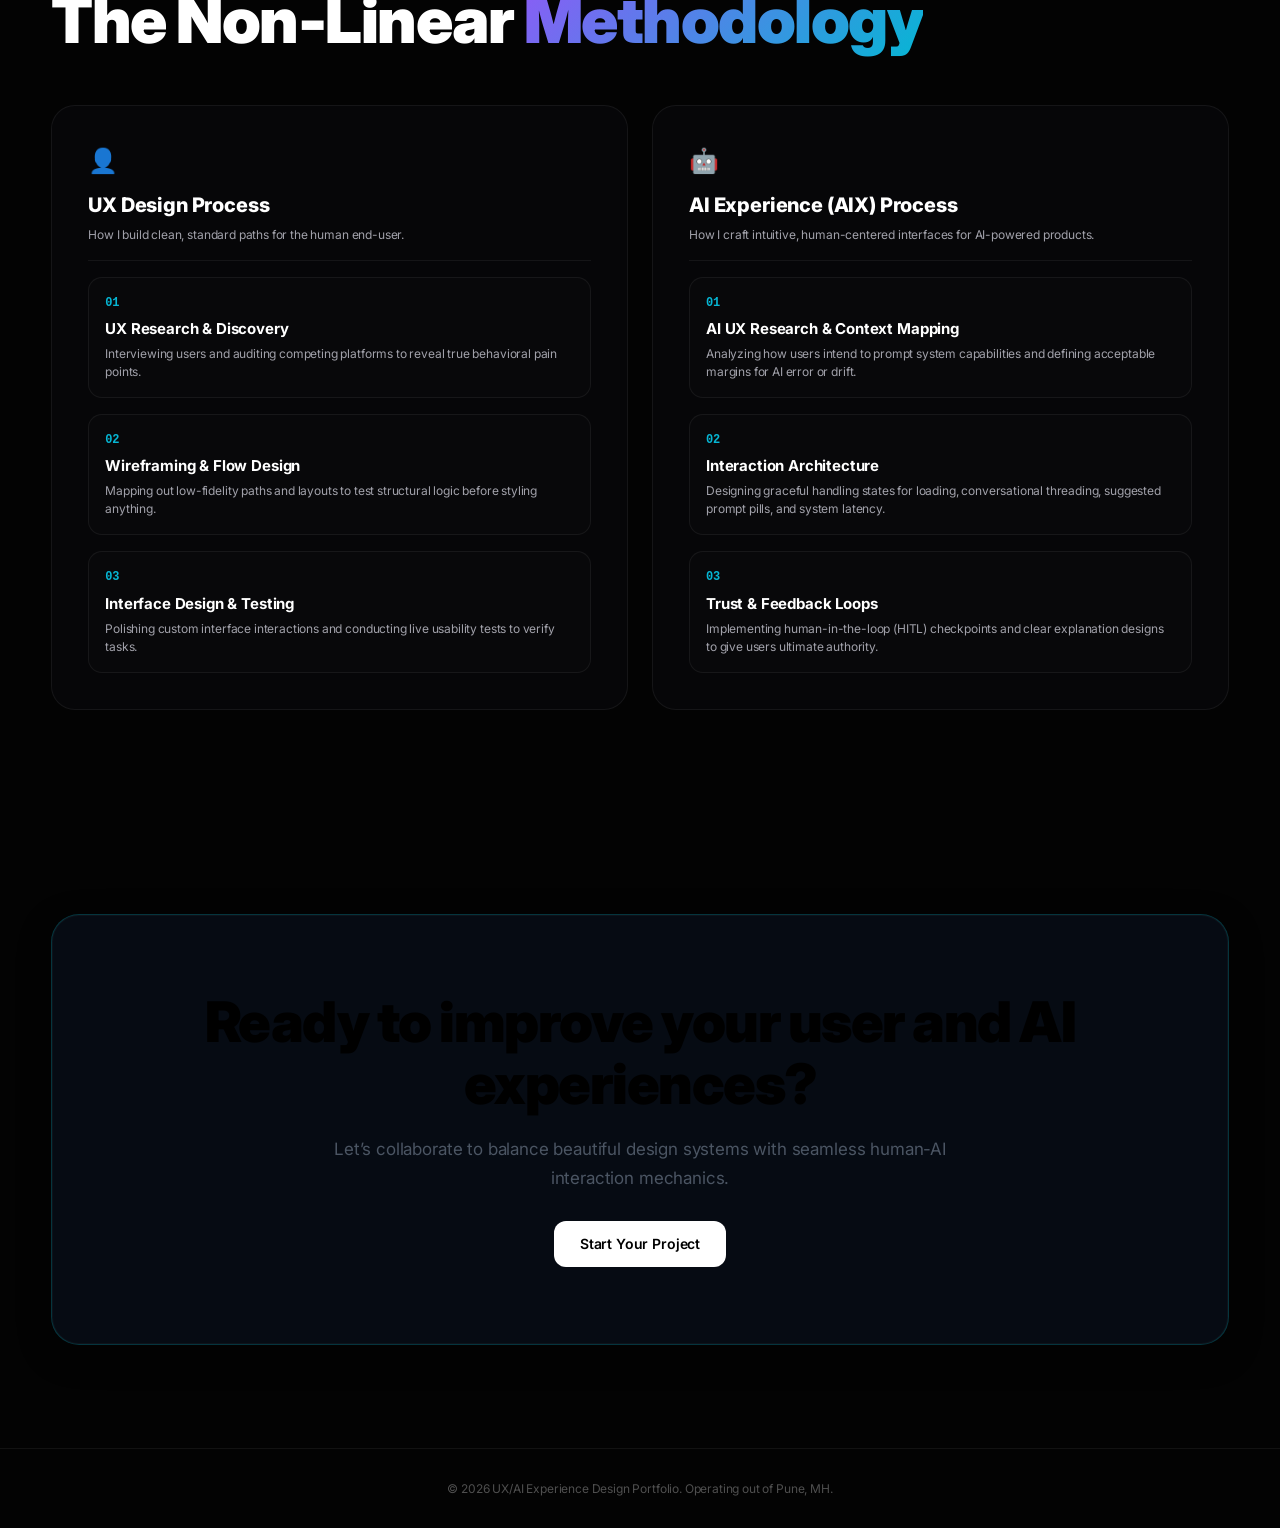
==== commit 5b123862: "Update index.html" ====
--- a/index.html
+++ b/index.html
@@ -71,9 +71,9 @@
     </div>
   </header>
 
-  <!-- Hero Section -->
-  <section id="hero" class="hero">
-        <canvas id="waveCanvas" width="1907" height="814"></canvas>
+  <!-- 4. HERO SECTION (Personalized Profile with Interactive Wave Background) -->
+    <section id="hero" class="hero">
+        
         <div class="container">
             <div class="hero-grid">
                 <div class="hero-left">
@@ -85,7 +85,7 @@
                     <p class="hero-text">I am a Senior UX/AI Experience Designer based in Pune, combining structural precision with analytical insights to design flawless user journeys for AI ecosystems. Across my career, I've delivered high-impact solutions across diverse domains, including Healthcare, Fintech, Data Analytics, LMS, ERP, and Logistics.</p>
                     <div class="hero-buttons">
                         <a href="cccc_copy.html" class="btn btn-primary">Explore Case Studies</a>
-                        <a href="contact_me.html" class="btn btn-secondary">Get In Touch</a>
+                        <a href="#cta" class="btn btn-secondary">Get In Touch</a>
                     </div>
                 </div>
                 <div class="hero-right">
@@ -115,153 +115,364 @@
         </div>
     </section>
 
-  <!-- Skills Marquee Divider -->
-  <div class="skills-marquee">
-    <div class="marquee">
-      <div class="marquee-content">
-        <span>UI/UX Design</span>
-        <span>Frontend Architecture</span>
-        <span>Design Systems</span>
-        <span>Interactive Prototypes</span>
-        <span>AI Interfaces</span>
-        <span>UI/UX Design</span>
-        <span>Frontend Architecture</span>
-        <span>Design Systems</span>
-        <span>Interactive Prototypes</span>
-        <span>AI Interfaces</span>
-      </div>
+    <!-- 5. SKILLS MARQUEE -->
+    <div class="skills-marquee">
+        <div class="marquee">
+            <div class="marquee-content">
+                <span>✦ User Research</span>
+                <span>✦ AI Experience Design (AIX)</span>
+                <span>✦ Human-AI Interaction</span>
+                <span>✦ Conversational Flows</span>
+                <span>✦ Cognitive Load Optimization</span>
+                <span>✦ Trust &amp; Transparency</span>
+                <span>✦ User Research</span>
+                <span>✦ AI Experience Design (AIX)</span>
+            </div>
+        </div>
     </div>
-  </div>
-
-  <!-- Core Expertise Section -->
-  <section id="services" class="expertise">
-    <div class="container">
-      <div class="section-header">
-        <div class="section-label">Capabilities</div>
-        <h2 class="section-title">Core Expertise</h2>
-      </div>
-
-      <div class="expertise-grid">
-        <div class="expertise-card ux-card">
-          <div>
-            <div class="card-icon">⚡</div>
-            <h3 class="card-title">User Experience & Interface</h3>
-            <p class="card-text">Designing clean, scalable, and intuitive digital design systems built for modern web standards.</p>
-          </div>
-          <div class="tags">
-            <span class="tag">Figma</span>
-            <span class="tag">Design Systems</span>
-            <span class="tag">Accessibility</span>
-          </div>
-        </div>
-
-        <div class="expertise-card aix-card">
-          <div>
-            <div class="card-icon">🤖</div>
-            <h3 class="card-title">AI & Interaction Design</h3>
-            <p class="card-text">Building next-generation intelligent interfaces powered by artificial intelligence and LLM integration.</p>
-          </div>
-          <div class="tags">
-            <span class="tag">AI UX</span>
-            <span class="tag">Prompt UI</span>
-            <span class="tag">Prototyping</span>
-          </div>
-        </div>
-      </div>
-
-      <!-- Feature Stats Grid -->
-      <div class="feature-stats">
-        <div class="feature-box fb-1">
-          <div class="feature-number">120+</div>
-          <div class="feature-title">Projects Delivered Successfully</div>
-        </div>
-        <div class="feature-box fb-2">
-          <div class="feature-number">45K</div>
-          <div class="feature-title">Active Platform Users</div>
-        </div>
-        <div class="feature-box fb-3">
-          <div class="feature-number">99.9%</div>
-          <div class="feature-title">System Uptime & Stability</div>
-        </div>
-        <div class="feature-box fb-4">
-          <div class="feature-number">18+</div>
-          <div class="feature-title">Design Awards Won</div>
-        </div>
-      </div>
-    </div>
-  </section>
-
-  <!-- Strategy Methodology -->
-  <section id="about" class="process">
-    <div class="container">
-      <div class="section-header">
-        <div class="section-label">Framework</div>
-        <h2 class="section-title">Methodology</h2>
-      </div>
-
-      <div class="process-grid-split">
-        <div class="process-track-column">
-          <div class="track-header">
-            <span class="track-icon">🎯</span>
-            <h3>Product Strategy</h3>
-            <p>From vision alignment to full implementation.</p>
-          </div>
-          <div class="process-step-card">
-            <div class="step-num">01</div>
-            <h4>Discovery & Research</h4>
-            <p>Analyzing target users, market requirements, and core KPIs.</p>
-          </div>
-          <div class="process-step-card">
-            <div class="step-num">02</div>
-            <h4>Architecture & Specs</h4>
-            <p>Mapping dynamic user flows and wireframing scalable UX structures.</p>
-          </div>
-        </div>
-
-        <div class="process-track-column">
-          <div class="track-header">
-            <span class="track-icon">🚀</span>
-            <h3>Execution & Delivery</h3>
-            <p>High-speed agile development and visual design.</p>
-          </div>
-          <div class="process-step-card">
-            <div class="step-num">03</div>
-            <h4>Visual Engineering</h4>
-            <p>Creating polished responsive layouts with pixel-perfect details.</p>
-          </div>
-          <div class="process-step-card">
-            <div class="step-num">04</div>
-            <h4>Launch & Iterate</h4>
-            <p>Deploying production-ready code with continuous feedback loops.</p>
-          </div>
-        </div>
-      </div>
-    </div>
-  </section>
-
-  <!-- CTA Section -->
-  <section id="contact">
-    <div class="container">
-      <div class="cta-card">
-        <h2 class="title">Have a project in mind?</h2>
-        <p class="subtitle">Let's collaborate and build scalable, user-centric interfaces for your application.</p>
-        <a href="mailto:hello@example.com" class="btn btn-primary">Start a Conversation</a>
-      </div>
-    </div>
-  </section>
-
-  <!-- Footer -->
-  <footer class="footer">
-    <div class="container">
-      <div class="footer-bottom">
-        <p>&copy; 2026 MySite. All rights reserved.</p>
-      </div>
-    </div>
-  </footer>
-
-  <button id="backToTop" aria-label="Back to top">↑</button>
-
-  <!-- JavaScript -->
+
+    <!-- 6. CORE SYSTEMS OF EXECUTION -->
+    <section id="expertise" class="expertise">
+        <div class="container">
+            <div class="section-header">
+                <div class="section-label">Core Capabilities</div>
+                <h2 class="section-title">Design &amp; Research <span class="gradient">Specialties</span></h2>
+            </div>
+            
+            <div class="expertise-grid">
+                <!-- Card 1: UX Focus -->
+                <div class="expertise-card ux-card">
+                    <div>
+                        <div class="card-icon">🧠</div>
+                        <h3 class="card-title">User Experience (UX) Architecture</h3>
+                        <p class="card-text">Conducting deep customer empathy studies to build clean, frictionless application journeys that make complex steps feel effortless.</p>
+                    </div>
+                    <div class="tags">
+                        <span class="tag">UX Research</span>
+                        <span class="tag">User Personas</span>
+                        <span class="tag">Wireframing</span>
+                        <span class="tag">Usability Testing</span>
+                    </div>
+                </div>
+
+                <!-- Card 2: AI Experience Focus -->
+                <div class="expertise-card aix-card">
+                    <div>
+                        <div class="card-icon">
+                     <svg width="24" height="24" viewBox="0 0 24 24" fill="none" xmlns="http://www.w3.org/2000/svg">
+  <defs>
+    <linearGradient id="ai-sparkle-gradient" x1="2" y1="2" x2="23.5" y2="22" gradientUnits="userSpaceOnUse">
+      <stop offset="0%" stop-color="#8B5CF6"></stop>
+      <stop offset="100%" stop-color="#00F0FF"></stop>
+    </linearGradient>
+  </defs>
+  
+  <!-- Primary Sparkle -->
+  <path d="M12 2L14.5 9.5L22 12L14.5 14.5L12 22L9.5 14.5L2 12L9.5 9.5L12 2Z" fill="url(#ai-sparkle-gradient)"></path>
+  
+  <!-- Secondary Accent Sparkle -->
+  <path d="M18.5 2L19.7 5.8L23.5 7L19.7 8.2L18.5 12L17.3 8.2L13.5 7L17.3 5.8L18.5 2Z" fill="url(#ai-sparkle-gradient)" opacity="0.8"></path>
+</svg>
+</div>
+                        <h3 class="card-title">AI Experience (AIX) Design</h3>
+                        <p class="card-text">Crafts intuitive, human-centered interfaces for AI-powered products, ensuring complex artificial intelligence outputs feel natural, predictable, and fully trustworthy.</p>
+                    </div>
+                    <div class="tags">
+                        <span class="tag">AI UX Research</span>
+                        <span class="tag">Conversational UI</span>
+                        <span class="tag">Explainable AI (XAI)</span>
+                        <span class="tag">Feedback Loops</span>
+                    </div>
+                </div>
+            </div>
+
+            <!-- Quantitative Skill Validation Grid Below -->
+            <div class="feature-stats">
+                <div class="feature-box fb-1">
+                    <div class="feature-number">01</div>
+                    <div class="feature-title">User &amp; AI Research</div>
+                </div>
+                <div class="feature-box fb-2">
+                    <div class="feature-number">02</div>
+                    <div class="feature-title">Information Mapping</div>
+                </div>
+                <div class="feature-box fb-3">
+                    <div class="feature-number">03</div>
+                    <div class="feature-title">Human-AI Interface Design</div>
+                </div>
+                <div class="feature-box fb-4">
+                    <div class="feature-number">04</div>
+                    <div class="feature-title">Trust &amp; Usability Testing</div>
+                </div>
+            </div>
+        </div>
+    </section>
+
+    <!-- Home Page Case Studies Section -->
+    <section class="scroll-carousel-section car_bg">
+        <div class="carousel-sticky-wrapper">
+            <div class="container">
+                <div class="section-header">
+                    <div class="section-label">CASE STUDIES</div>
+                    <h2 class="section-title">Latest <span class="gradient">Case studies</span></h2>
+                </div>
+            </div>
+
+            <!-- Horizontal Carousel Track Container -->
+            <div class="carousel-track-container" id="carouselContainer">
+              <div class="carousel-track" id="caseStudiesTrack" style="transform: translateX(0px); transition: transform 0.4s cubic-bezier(0.25, 1, 0.5, 1);">
+                    
+                    <!-- Card 1 -->
+                   <div class="case-card" data-index="1">
+                        <div class="card-left">
+                            <div>
+                                <span class="card-tag tag-purple">AI Assistant &amp; Design</span>
+                                <h3 class="card-title">Upcoming</h3>
+                                <p class="card-text">Lorem Ipsum</p>
+                                <div class="card-meta">Lorem Ipsum</div>
+                            </div>
+                            <div class="card-bottom-content">
+                                <div class="card-metrics">
+                                    <div class="metric-box">
+                                        <span class="m-val">--</span>
+                                        <span class="m-lbl">Cognitive Friction</span>
+                                    </div>
+                                    <div class="metric-box">
+                                        <span class="m-val">--</span>
+                                        <span class="m-lbl">Task Completion</span>
+                                    </div>
+                                </div>
+                                <a href="#" class="btn-case">Read Case Study</a>
+                            </div>
+                        </div>
+                        <div class="card-right">
+                            <div class="wireframe-mockup layout-bottom">
+                                <div class="wf-header"><span class="dot"></span><span class="dot"></span><span class="dot"></span></div>
+                                <div class="wf-main-block"></div>
+                                <div class="wf-grid-bottom"><div class="wf-block"></div><div class="wf-block"></div></div>
+                            </div>
+                        </div>
+                    </div>
+
+
+                    <!-- Card 2 -->
+
+  <a href="cccc_copy.html" style="text-decoration: none;">
+                    </a><div class="case-card active-card" data-index="2"><a href="cccc_copy.html" style="text-decoration: none;">
+                        </a><div class="card-left"><a href="cccc_copy.html" style="text-decoration: none;">
+                            <div>
+                                <span class="card-tag tag-blue">Retail Analytics Suite</span>
+                                <h3 class="card-title">Optimizing Multi-Market Retail Assortments</h3>
+                                <p class="card-text">Designed an end-to-end operational workspace that transforms granular multi-attribute store performance data into highly targeted, macro-optimized location clusters.</p>
+                                <div class="card-meta">UX/UI Design • Data Architecture Layout</div>
+                            </div>
+                            </a><div class="card-bottom-content"><a href="cccc_copy.html" style="text-decoration: none;">
+                                <div class="card-metrics">
+                                    <div class="metric-box">
+                                        <span class="m-val">+42%</span>
+                                        <span class="m-lbl">Completion Speed</span>
+                                    </div>
+                                    <div class="metric-box">
+                                        <span class="m-val">+4.2%</span>
+                                        <span class="m-lbl">PROFIT MARGIN GROW</span>
+                                    </div>
+                                </div>
+                                </a><a href="#" class="btn-case">Read Case Study</a>
+                            </div>
+                        </div>
+                    <a href="cccc_copy.html" style="text-decoration: none;">   </a><div class="card-right"><a href="cccc_copy.html" style="text-decoration: none;">
+                            <div class="wireframe-mockup layout-top">
+                                <div class="wf-header"><span class="dot"></span><span class="dot"></span><span class="dot"></span></div>
+                                <div class="wf-main-block"><img src="CS11.png" alt="Case Study Preview" class="img2"></div>
+                            </div></a> 
+                        </div>
+                    </div>
+                    
+
+
+
+
+
+                   
+                    <!-- Card 3 -->
+                    <div class="case-card" data-index="3">
+                        <div class="card-left">
+                            <div>
+                                <span class="card-tag tag-blue">AI Assistant &amp; Design</span>
+                                <h3 class="card-title">Upcoming</h3>
+                                <p class="card-text">Lorem Ipsum</p>
+                                <div class="card-meta">Lorem Ipsum</div>
+                            </div>
+                            <div class="card-bottom-content">
+                                <div class="card-metrics">
+                                    <div class="metric-box">
+                                        <span class="m-val">--</span>
+                                        <span class="m-lbl">Cognitive Friction</span>
+                                    </div>
+                                    <div class="metric-box">
+                                        <span class="m-val">--</span>
+                                        <span class="m-lbl">Task Completion</span>
+                                    </div>
+                                </div>
+                                <a href="#" class="btn-case">Read Case Study</a>
+                            </div>
+                        </div>
+                        <div class="card-right">
+                            <div class="wireframe-mockup layout-top">
+                                <div class="wf-header"><span class="dot"></span><span class="dot"></span><span class="dot"></span></div>
+                                <div class="wf-main-block"></div>
+                                <div class="wf-grid-top"><div class="wf-block"></div><div class="wf-block"></div><div class="wf-block"></div></div>
+                            </div>
+                        </div>
+                    </div>
+
+                    <!-- Card 4 -->
+                    <div class="case-card" data-index="4">
+                        <div class="card-left">
+                            <div>
+                                <span class="card-tag tag-blue">AI Assistant &amp; Design</span>
+                                <h3 class="card-title">Upcoming</h3>
+                                <p class="card-text">Lorem Ipsum</p>
+                                <div class="card-meta">Lorem Ipsum</div>
+                            </div>
+                            <div class="card-bottom-content">
+                                <div class="card-metrics">
+                                    <div class="metric-box">
+                                        <span class="m-val">--</span>
+                                        <span class="m-lbl">Cognitive Friction</span>
+                                    </div>
+                                    <div class="metric-box">
+                                        <span class="m-val">--</span>
+                                        <span class="m-lbl">Task Completion</span>
+                                    </div>
+                                </div>
+                                <a href="#" class="btn-case">Read Case Study</a>
+                            </div>
+                        </div>
+                        <div class="card-right">
+                            <div class="wireframe-mockup layout-bottom">
+                                <div class="wf-header"><span class="dot"></span><span class="dot"></span><span class="dot"></span></div>
+                                <div class="wf-grid-bottom"><div class="wf-block"></div><div class="wf-block"></div><div class="wf-block"></div></div>
+                                <div class="wf-main-block"></div>
+                            </div>
+                        </div>
+                    </div>
+
+                    <!-- Card 5: Final Call-To-Action Card -->
+                    <div class="case-card cta-card" data-index="5">
+                        <div class="cta-card-content">
+                            <div class="cta-icon-wrapper">
+                                <div class="cta-circles">
+                                    <div class="circle c1"></div>
+                                    <div class="circle c2"></div>
+                                </div>
+                            </div>
+                            <h3 class="cta-title" sty="">Looking for more detailed breakdowns?</h3>
+                            <p class="cta-desc">Explore our complete collection of end-to-end design frameworks, code implementations, and systems architecture metrics.</p>
+                            <a href="cccc_copy.html" class="btn-case-more">Check more Case studies</a>
+                        </div>
+                    </div>
+
+                </div>
+            </div>
+
+            <!-- Dynamic Step Indicators -->
+            <div class="carousel-indicators-container">
+                <div class="indicator-step" data-step="1"><span class="step-num">01</span><span class="step-line"></span></div>
+                <div class="indicator-step active" data-step="2"><span class="step-num">02</span><span class="step-line"></span></div>
+                <div class="indicator-step" data-step="3"><span class="step-num">03</span><span class="step-line"></span></div>
+                <div class="indicator-step" data-step="4"><span class="step-num">04</span><span class="step-line"></span></div>
+            </div>
+        </div>
+    </section>
+
+    <!-- 8. STRATEGY PROCESS LAB -->
+    <section id="process" class="process">
+        <div class="container">
+            <div class="section-header">
+                <div class="section-label">Our Blueprint</div>
+                <h2 class="section-title">The Non-Linear <span class="gradient">Methodology</span></h2>
+            </div>
+
+            <div class="process-grid-split">
+                <!-- Track A: UX Design Process Column -->
+                <div class="process-track-column">
+                    <div class="track-header">
+                        <span class="track-icon">👤</span>
+                        <h3>UX Design Process</h3>
+                        <p>How I build clean, standard paths for the human end-user.</p>
+                    </div>
+                    
+                    <div class="process-step-card">
+                        <div class="step-num">01</div>
+                        <h4>UX Research &amp; Discovery</h4>
+                        <p>Interviewing users and auditing competing platforms to reveal true behavioral pain points.</p>
+                    </div>
+                    <div class="process-step-card">
+                        <div class="step-num">02</div>
+                        <h4>Wireframing &amp; Flow Design</h4>
+                        <p>Mapping out low-fidelity paths and layouts to test structural logic before styling anything.</p>
+                    </div>
+                    <div class="process-step-card">
+                        <div class="step-num">03</div>
+                        <h4>Interface Design &amp; Testing</h4>
+                        <p>Polishing custom interface interactions and conducting live usability tests to verify tasks.</p>
+                    </div>
+                </div>
+
+                <!-- Track B: AI Experience (AIX) Process Column -->
+                <div class="process-track-column">
+                    <div class="track-header">
+                        <span class="track-icon">🤖</span>
+                        <h3>AI Experience (AIX) Process</h3>
+                        <p>How I craft intuitive, human-centered interfaces for AI-powered products.</p>
+                    </div>
+                    
+                    <div class="process-step-card">
+                        <div class="step-num">01</div>
+                        <h4>AI UX Research &amp; Context Mapping</h4>
+                        <p>Analyzing how users intend to prompt system capabilities and defining acceptable margins for AI error or drift.</p>
+                    </div>
+                    <div class="process-step-card">
+                        <div class="step-num">02</div>
+                        <h4>Interaction Architecture</h4>
+                        <p>Designing graceful handling states for loading, conversational threading, suggested prompt pills, and system latency.</p>
+                    </div>
+                    <div class="process-step-card">
+                        <div class="step-num">03</div>
+                        <h4>Trust &amp; Feedback Loops</h4>
+                        <p>Implementing human-in-the-loop (HITL) checkpoints and clear explanation designs to give users ultimate authority.</p>
+                    </div>
+                </div>
+            </div>
+        </div>
+    </section>
+
+    <!-- 9. CALL TO ACTION -->
+    <section id="cta" class="cta">
+        <div class="container">
+            <div class="cta-card">
+                <div class="cta-content">
+                    <h2 class="title">Ready to improve your user and AI experiences?</h2>
+                    <p class="subtitle">Let’s collaborate to balance beautiful design systems with seamless human-AI interaction mechanics.</p>
+                    <div class="cta-buttons">
+                        <a href="mailto:rgaware@outlook.com" class="btn btn-primary">Start Your Project</a>
+                    </div>
+                </div>
+            </div>
+        </div>
+    </section>
+
+    <!-- 10. FOOTER -->
+    <footer class="footer">
+        <div class="container">
+            <div class="footer-bottom">
+                <p>© 2026 UX/AI Experience Design Portfolio. Operating out of Pune, MH.</p>
+            </div>
+        </div>
+    </footer>
+
+    <button id="backToTop" aria-label="Back to top" style="opacity: 1; pointer-events: auto;">↑</button>
   <script>
     const navToggle = document.querySelector('.nav-toggle');
     const navMenu = document.querySelector('.menu');
@@ -306,6 +517,51 @@
       window.scrollTo({ top: 0, behavior: 'smooth' });
     });
   </script>
+  <!-- JavaScript -->
+  <script>
+    const navToggle = document.querySelector('.nav-toggle');
+    const navMenu = document.querySelector('.menu');
+
+    // Toggle menu state
+    navToggle.addEventListener('click', () => {
+      navToggle.classList.toggle('active');
+      navMenu.classList.toggle('active');
+      
+      const isExpanded = navToggle.getAttribute('aria-expanded') === 'true';
+      navToggle.setAttribute('aria-expanded', !isExpanded);
+    });
+
+    // Close menu when clicking a link
+    document.querySelectorAll('.menu a').forEach(link => {
+      link.addEventListener('click', () => {
+        navToggle.classList.remove('active');
+        navMenu.classList.remove('active');
+        navToggle.setAttribute('aria-expanded', 'false');
+      });
+    });
+
+    // Scroll Progress & Back to Top
+    const scrollProgress = document.getElementById('scroll-progress');
+    const backToTopBtn = document.getElementById('backToTop');
+
+    window.addEventListener('scroll', () => {
+      const totalHeight = document.documentElement.scrollHeight - window.innerHeight;
+      const progress = (window.scrollY / totalHeight) * 100;
+      if (scrollProgress) scrollProgress.style.width = `${progress}%`;
+
+      if (window.scrollY > 400) {
+        backToTopBtn.style.opacity = '1';
+        backToTopBtn.style.pointerEvents = 'auto';
+      } else {
+        backToTopBtn.style.opacity = '0';
+        backToTopBtn.style.pointerEvents = 'none';
+      }
+    });
+
+    backToTopBtn.addEventListener('click', () => {
+      window.scrollTo({ top: 0, behavior: 'smooth' });
+    });
+  </script>
 
 </body>
 </html>
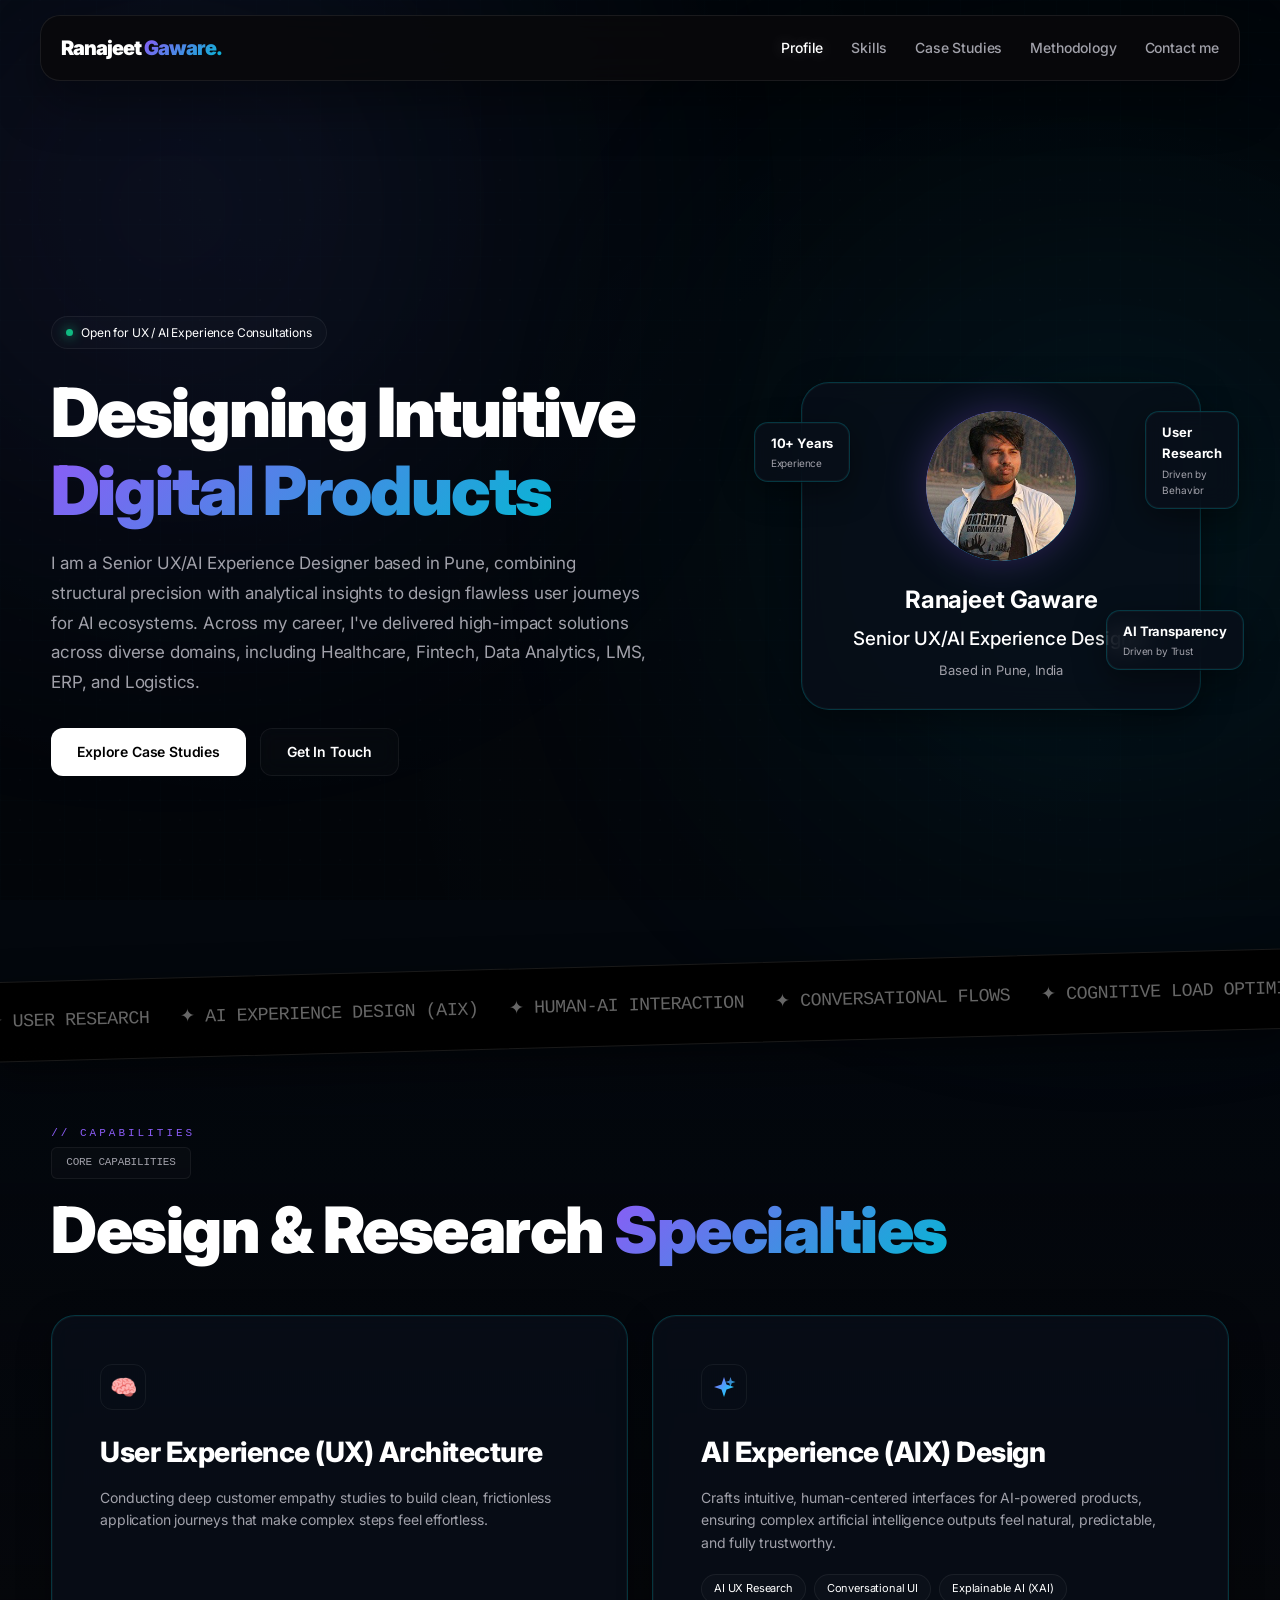
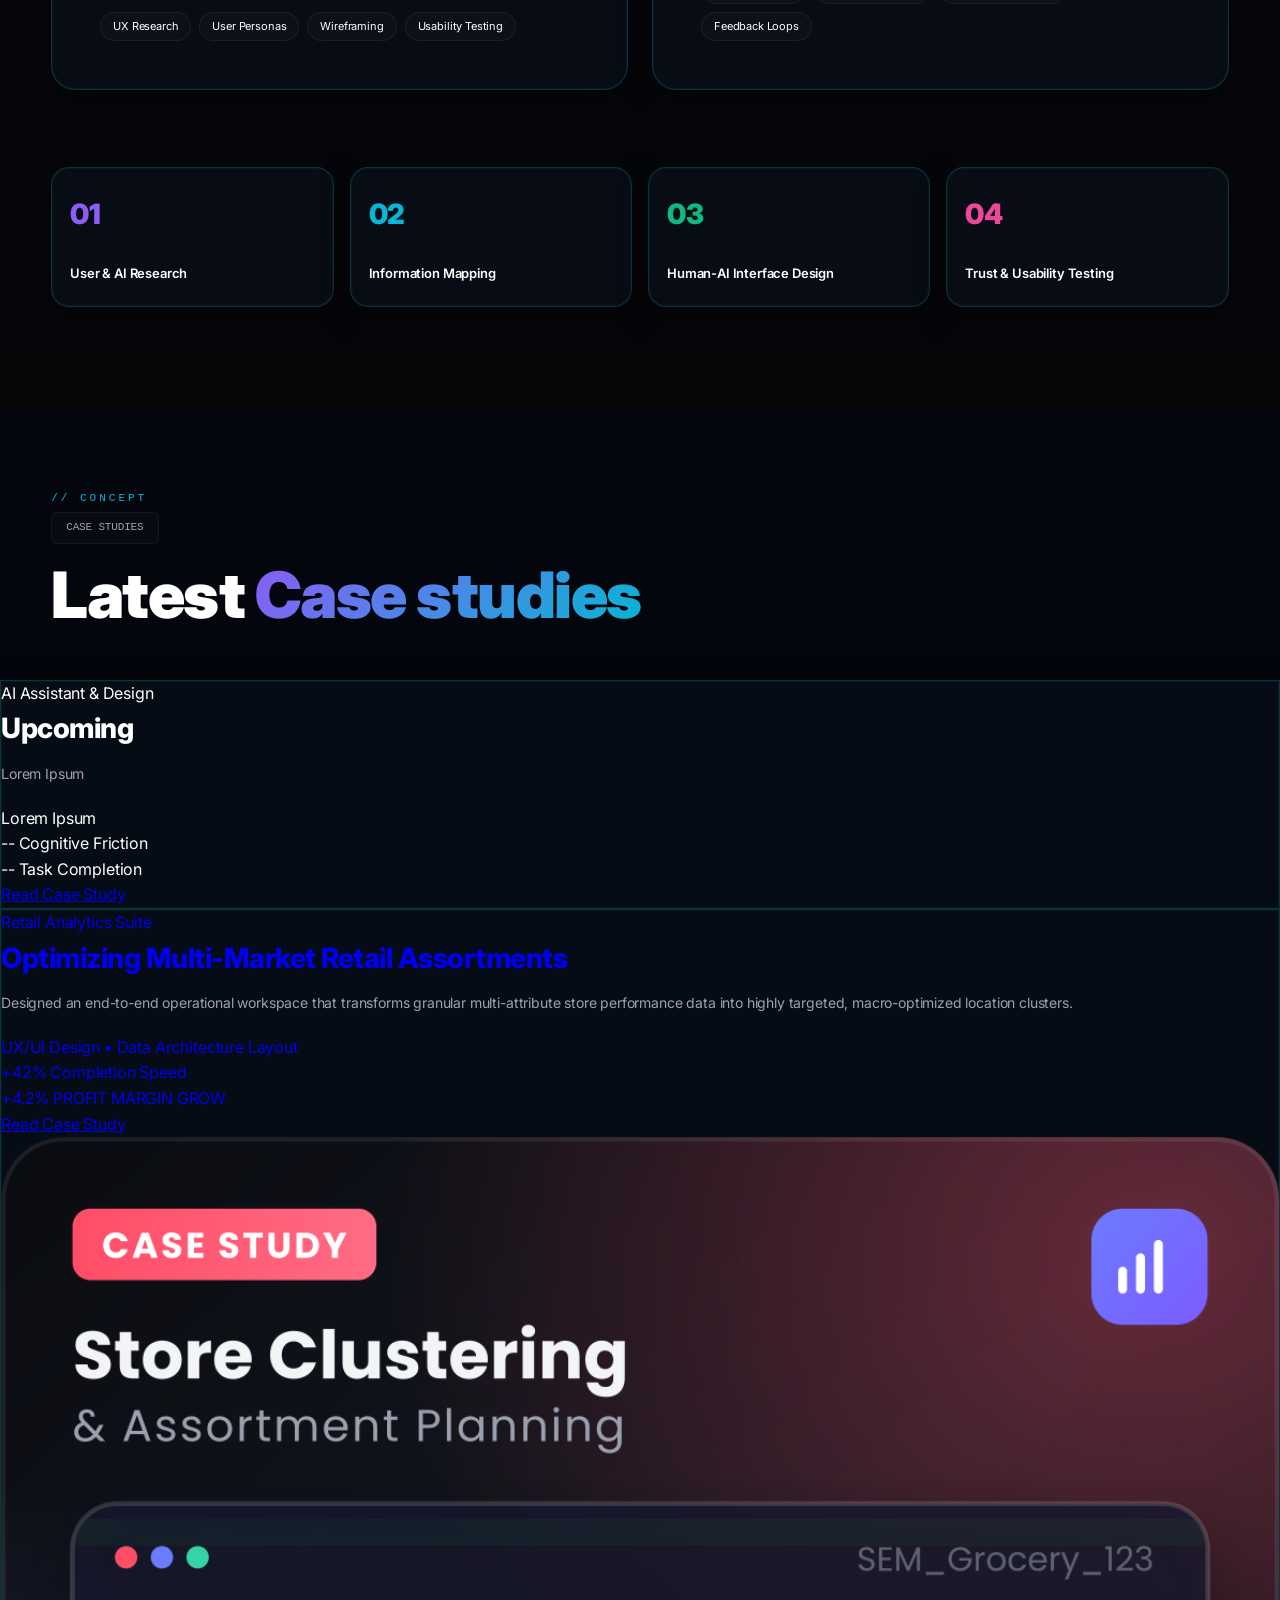
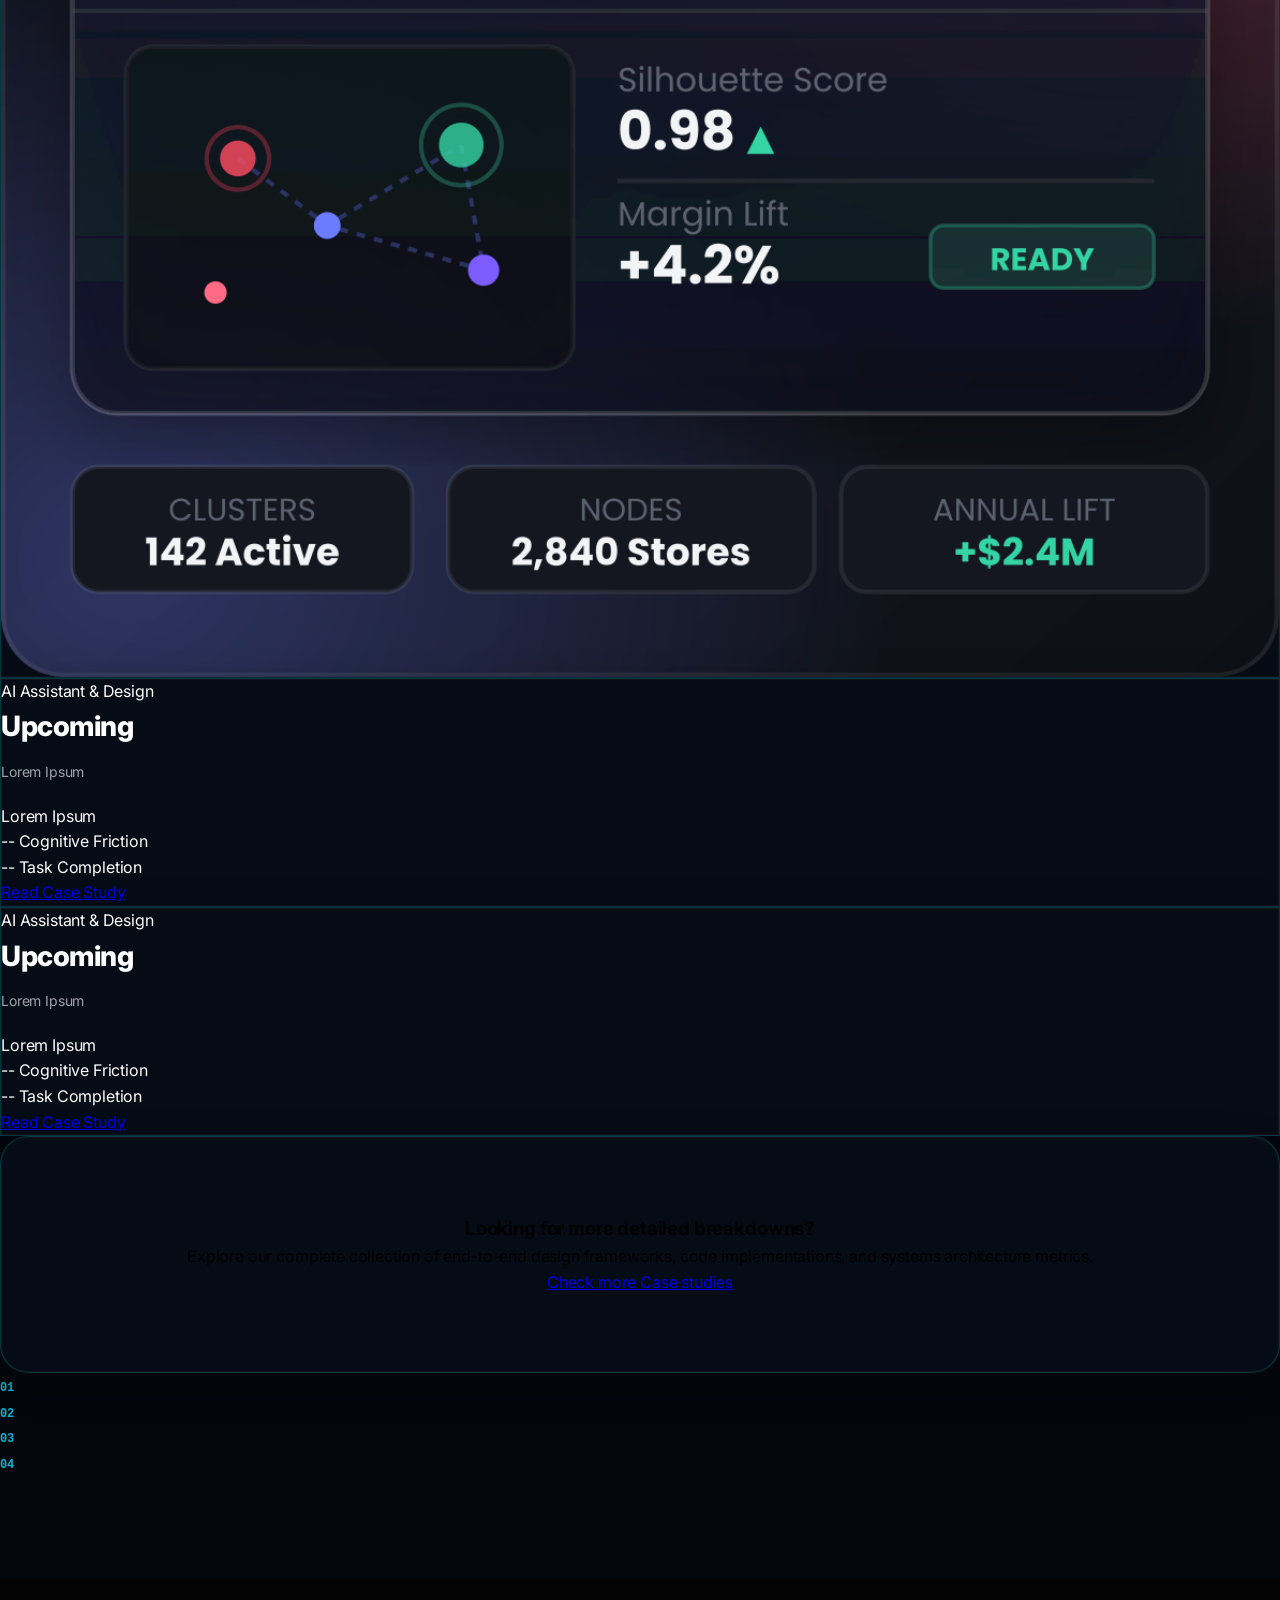
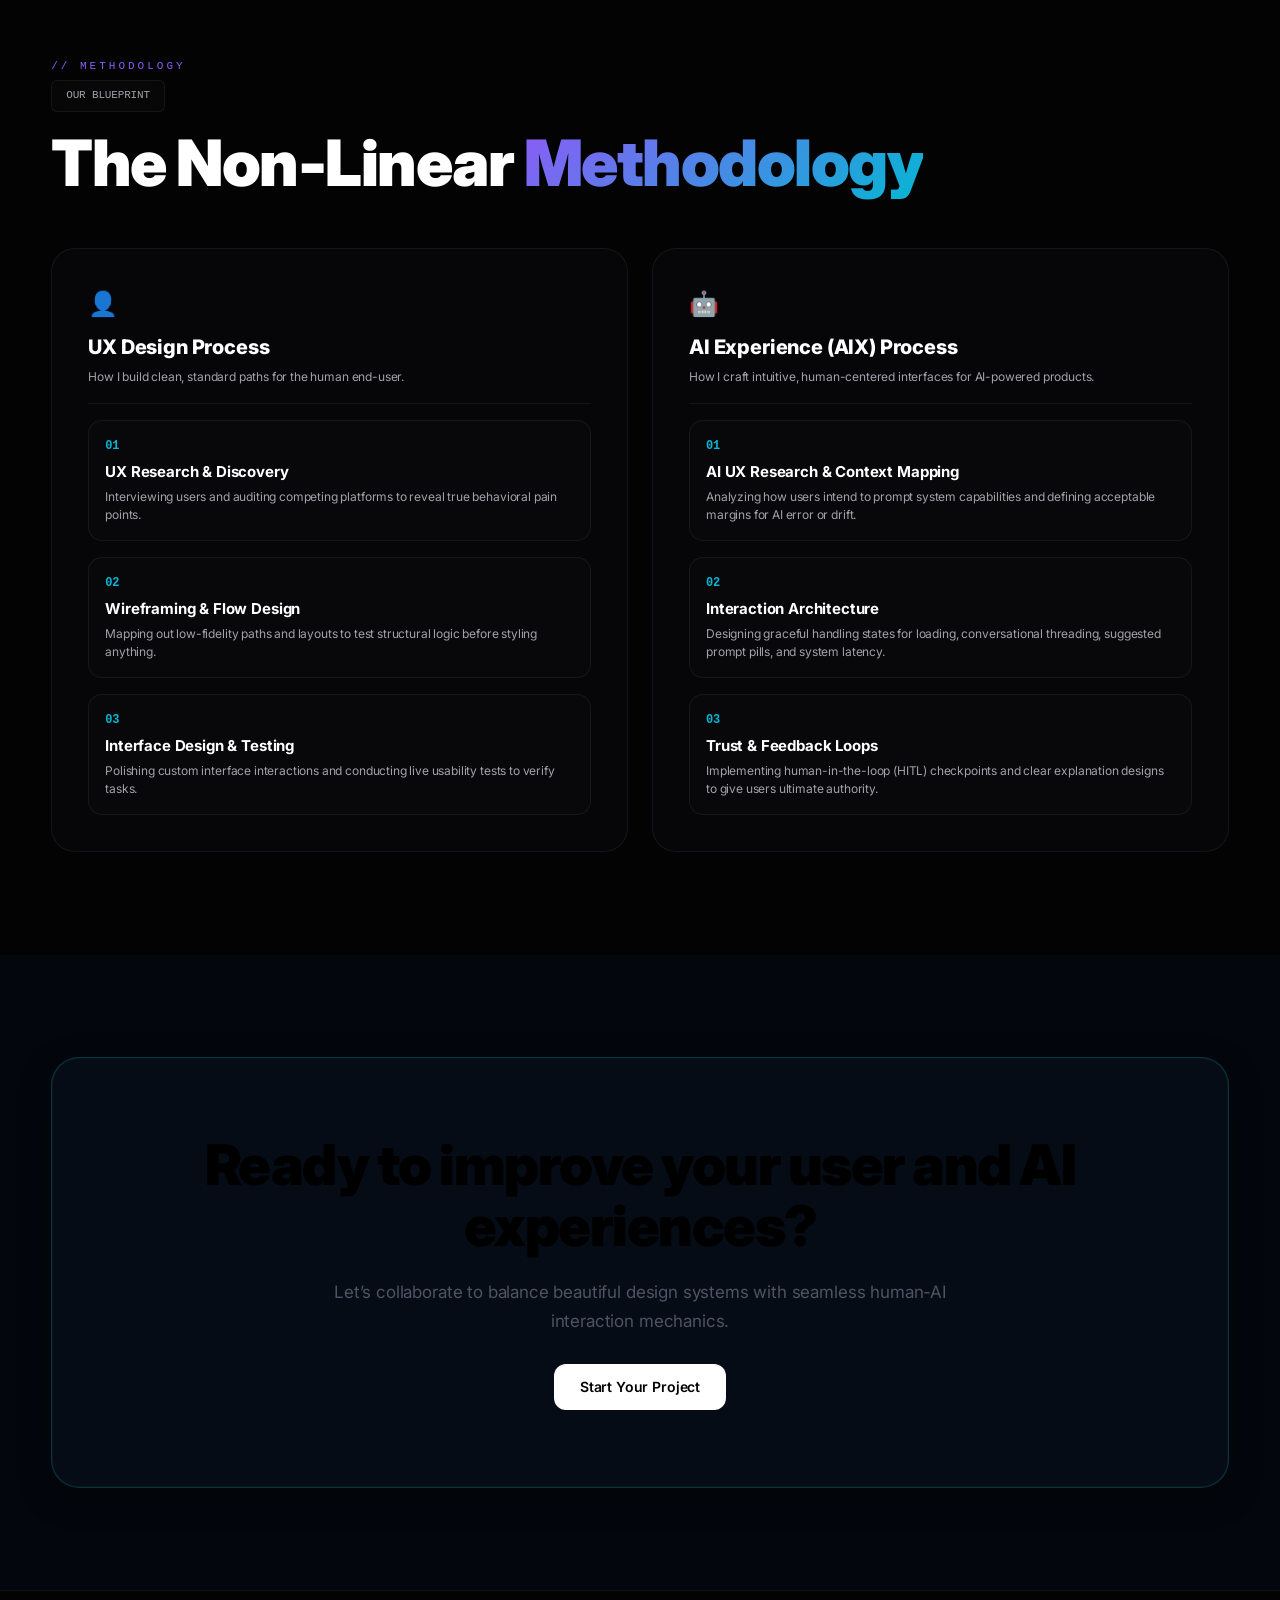
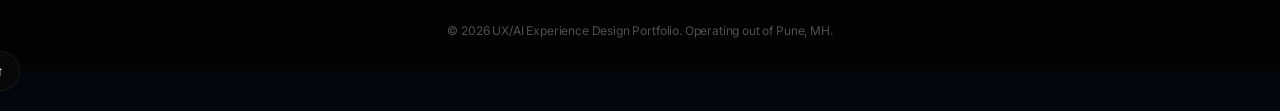
==== commit 9beca3f0: "Update index.html" ====
--- a/index.html
+++ b/index.html
@@ -38,6 +38,99 @@
     }
     
   </style>
+
+  <style>
+        .img1 {
+            width: 100%;
+            height: 100%;
+            object-fit: cover;
+            border-radius: 50%;
+        }
+
+        .img2 {
+            width: 100%;
+            height: 100%;
+            object-fit: cover;
+        }
+
+        /* Base Body Background Styling */
+        body {
+            position: relative;
+            background-color: #03070d;
+        }
+
+        /* 1. Global Page Background Canvas (Waves Animated across entire viewport) */
+        #globalWaveCanvas {
+            position: fixed;
+            top: 0;
+            left: 0;
+            width: 100vw;
+            height: 100vh;
+            pointer-events: none;
+            z-index: 0;
+            opacity: 0.18; /* Softened wave opacity across the whole page */
+        }
+
+        /* 2. Global Page Grid Overlay (Subtle HUD Grid across the entire page background) */
+        body::before {
+            content: "";
+            position: fixed;
+            inset: 0;
+            background-image: 
+                radial-gradient(circle at 20% 20%, rgba(0, 242, 254, 0.08) 0%, transparent 50%),
+                radial-gradient(circle at 80% 80%, rgba(79, 172, 254, 0.06) 0%, transparent 50%),
+                linear-gradient(to right, rgba(0, 242, 254, 0.02) 1px, transparent 1px),
+                linear-gradient(to bottom, rgba(0, 242, 254, 0.02) 1px, transparent 1px);
+            background-size: 100% 100%, 100% 100%, 32px 32px, 32px 32px;
+            pointer-events: none;
+            z-index: 0;
+            opacity: 0.25; /* Reduced grid opacity for a soft background presence */
+        }
+
+        /* Hero Wave Canvas Styling - Scoped overlay inside Hero Section */
+        .hero {
+            position: relative;
+            overflow: hidden;
+        }
+
+        #waveCanvas {
+            position: absolute;
+            top: 0;
+            left: 0;
+            width: 100%;
+            height: 100%;
+            pointer-events: none;
+            z-index: 1;
+            opacity: 0.3; /* Soft opacity for hero interactive wave overlay */
+        }
+
+        /* Ensure content sits above the canvas background layer */
+        header, section, .skills-marquee, footer, button#backToTop {
+            position: relative;
+            z-index: 2;
+        }
+
+        .hero .container {
+            position: relative;
+            z-index: 2;
+        }
+
+        /* Clean Glassmorphism Cards without individual internal grids */
+        .case-card, .expertise-card, .profile-card, .float-card, .feature-box, .cta-card {
+            background: rgba(8, 15, 26, 0.75) !important;
+            backdrop-filter: blur(12px);
+            -webkit-backdrop-filter: blur(12px);
+            border: 1px solid rgba(0, 242, 254, 0.18) !important;
+            box-shadow: 0 10px 32px 0 rgba(0, 0, 0, 0.4), inset 0 0 0 1px rgba(255, 255, 255, 0.03);
+            transition: all 0.3s ease;
+        }
+
+        .case-card:hover, .expertise-card:hover {
+            border-color: rgba(0, 242, 254, 0.45) !important;
+            box-shadow: 0 14px 40px 0 rgba(0, 242, 254, 0.12), inset 0 0 0 1px rgba(0, 242, 254, 0.25);
+        }
+    </style>
+
 </head>
 <body>
 
@@ -562,6 +655,314 @@
       window.scrollTo({ top: 0, behavior: 'smooth' });
     });
   </script>
-
+    <script>
+    document.addEventListener('DOMContentLoaded', () => {
+        // Mobile Navigation Toggle
+        const navToggle = document.getElementById('navToggle');
+        const navMenu = document.getElementById('navMenu');
+
+        if (navToggle && navMenu) {
+            navToggle.addEventListener('click', () => {
+                navToggle.classList.toggle('active');
+                navMenu.classList.toggle('active');
+            });
+
+            navMenu.querySelectorAll('a').forEach(link => {
+                link.addEventListener('click', () => {
+                    navToggle.classList.remove('active');
+                    navMenu.classList.remove('active');
+                });
+            });
+        }
+
+        // Scroll Progress Bar & Back to Top
+        const progressBar = document.getElementById('scroll-progress');
+        const backToTopBtn = document.getElementById('backToTop');
+
+        window.addEventListener('scroll', () => {
+            const winScroll = document.documentElement.scrollTop || document.body.scrollTop;
+            const height = document.documentElement.scrollHeight - document.documentElement.clientHeight;
+            const scrolled = (winScroll / height) * 100;
+            
+            if (progressBar) {
+                progressBar.style.width = scrolled + '%';
+            }
+
+            if (backToTopBtn) {
+                if (winScroll > 300) {
+                    backToTopBtn.style.opacity = '1';
+                    backToTopBtn.style.pointerEvents = 'auto';
+                } else {
+                    backToTopBtn.style.opacity = '0';
+                    backToTopBtn.style.pointerEvents = 'none';
+                }
+            }
+        });
+
+        if (backToTopBtn) {
+            backToTopBtn.addEventListener('click', () => {
+                window.scrollTo({ top: 0, behavior: 'smooth' });
+            });
+        }
+
+        // Global Subtle Background Wave Canvas Logic
+        const globalCanvas = document.getElementById('globalWaveCanvas');
+        if (globalCanvas) {
+            const gCtx = globalCanvas.getContext('2d');
+
+            function resizeGlobalCanvas() {
+                globalCanvas.width = window.innerWidth;
+                globalCanvas.height = window.innerHeight;
+            }
+
+            window.addEventListener('resize', resizeGlobalCanvas);
+            resizeGlobalCanvas();
+
+            const globalWaves = [
+                { yOffset: 0.2, length: 0.002, amplitude: 50, frequency: 0.01, color: 'rgba(79, 172, 254, 0.4)', speed: 0.003 },
+                { yOffset: 0.5, length: 0.0025, amplitude: 40, frequency: 0.015, color: 'rgba(0, 242, 254, 0.5)', speed: 0.005 },
+                { yOffset: 0.8, length: 0.002, amplitude: 45, frequency: 0.012, color: 'rgba(139, 92, 246, 0.35)', speed: 0.004 }
+            ];
+
+            let globalTime = 0;
+
+            function animateGlobalWaves() {
+                gCtx.clearRect(0, 0, globalCanvas.width, globalCanvas.height);
+
+                globalWaves.forEach((wave) => {
+                    gCtx.beginPath();
+                    gCtx.strokeStyle = wave.color;
+                    gCtx.lineWidth = 1;
+
+                    for (let x = 0; x < globalCanvas.width; x += 10) {
+                        let y = (globalCanvas.height * wave.yOffset) + 
+                                Math.sin(x * wave.length + globalTime * wave.speed) * wave.amplitude + 
+                                Math.cos(x * wave.frequency + globalTime) * 12;
+
+                        if (x === 0) {
+                            gCtx.moveTo(x, y);
+                        } else {
+                            gCtx.lineTo(x, y);
+                        }
+                    }
+                    gCtx.stroke();
+                });
+
+                globalTime += 0.02;
+                requestAnimationFrame(animateGlobalWaves);
+            }
+
+            animateGlobalWaves();
+        }
+
+        // Hero Wave Canvas & Mouse Interaction Logic
+        const canvas = document.getElementById('waveCanvas');
+        if (canvas) {
+            const ctx = canvas.getContext('2d');
+
+            function resizeCanvas() {
+                canvas.width = canvas.parentElement.offsetWidth;
+                canvas.height = canvas.parentElement.offsetHeight;
+            }
+
+            window.addEventListener('resize', resizeCanvas);
+            resizeCanvas();
+
+            const mouse = {
+                x: canvas.width / 2,
+                y: canvas.height / 2,
+                targetX: canvas.width / 2,
+                targetY: canvas.height / 2
+            };
+
+            window.addEventListener('mousemove', (e) => {
+                const rect = canvas.getBoundingClientRect();
+                mouse.targetX = e.clientX - rect.left;
+                mouse.targetY = e.clientY - rect.top;
+            });
+
+            const waves = [
+                { yOffset: 0.5, length: 0.003, amplitude: 40, frequency: 0.02, color: 'rgba(79, 172, 254, 0.15)', speed: 0.01 },
+                { yOffset: 0.55, length: 0.005, amplitude: 30, frequency: 0.03, color: 'rgba(0, 242, 254, 0.2)', speed: 0.015 },
+                { yOffset: 0.6, length: 0.002, amplitude: 50, frequency: 0.015, color: 'rgba(79, 172, 254, 0.08)', speed: 0.008 }
+            ];
+
+            let time = 0;
+
+            function animateWaves() {
+                mouse.x += (mouse.targetX - mouse.x) * 0.05;
+                mouse.y += (mouse.targetY - mouse.y) * 0.05;
+
+                ctx.clearRect(0, 0, canvas.width, canvas.height);
+
+                waves.forEach((wave) => {
+                    ctx.beginPath();
+                    ctx.strokeStyle = wave.color;
+                    ctx.lineWidth = 1.5;
+
+                    for (let x = 0; x < canvas.width; x += 5) {
+                        let distX = x - mouse.x;
+                        let distY = (canvas.height * wave.yOffset) - mouse.y;
+                        let distance = Math.sqrt(distX * distX + distY * distY);
+                        
+                        let mouseEffect = 0;
+                        if (distance < 250) {
+                            mouseEffect = (1 - distance / 250) * 30 * Math.sin(time * 2);
+                        }
+
+                        let y = (canvas.height * wave.yOffset) + 
+                                Math.sin(x * wave.length + time * wave.speed) * wave.amplitude + 
+                                Math.cos(x * wave.frequency + time) * 10 + 
+                                (mouse.y - canvas.height * wave.yOffset) * (1 / (distance * 0.05 + 1)) * 0.2;
+
+                        if (x === 0) {
+                            ctx.moveTo(x, y);
+                        } else {
+                            ctx.lineTo(x, y);
+                        }
+                    }
+                    ctx.stroke();
+                });
+
+                time += 0.05;
+                requestAnimationFrame(animateWaves);
+            }
+
+            animateWaves();
+        }
+
+        // Case Studies Scroll Carousel Logic
+        const section = document.querySelector('.scroll-carousel-section');
+        const container = document.getElementById('carouselContainer');
+        const track = document.getElementById('caseStudiesTrack');
+        const indicators = document.querySelectorAll('.indicator-step');
+        
+        if (!section || !track || !container) return;
+
+        let isVisible = false;
+        let currentTranslate = 0;
+        
+        let isDragging = false;
+        let startX = 0;
+        let prevTranslate = 0;
+
+        const sectionObserver = new IntersectionObserver((entries) => {
+            entries.forEach(entry => { isVisible = entry.isIntersecting; });
+        }, { threshold: 0.01 });
+        sectionObserver.observe(section);
+
+        const getMaxMove = () => {
+            return track.scrollWidth - window.innerWidth + parseFloat(getComputedStyle(container).paddingLeft || 40);
+        };
+
+        const updateActiveStates = () => {
+            const cards = document.querySelectorAll('.case-card');
+            const viewportCenter = window.innerWidth / 2;
+            let closestCardIndex = 1;
+            let smallestDistance = Infinity;
+
+            cards.forEach((card) => {
+                const rect = card.getBoundingClientRect();
+                const cardCenter = rect.left + (rect.width / 2);
+                const distanceFromCenter = Math.abs(viewportCenter - cardCenter);
+
+                if (distanceFromCenter < smallestDistance) {
+                    smallestDistance = distanceFromCenter;
+                    closestCardIndex = parseInt(card.getAttribute('data-index'));
+                }
+            });
+
+            cards.forEach((card) => {
+                if (parseInt(card.getAttribute('data-index')) === closestCardIndex) {
+                    card.classList.add('active-card');
+                } else {
+                    card.classList.remove('active-card');
+                }
+            });
+
+            const activeIndicatorNum = Math.min(4, closestCardIndex);
+            indicators.forEach((indicator) => {
+                const stepNum = parseInt(indicator.getAttribute('data-step'));
+                if (stepNum === activeIndicatorNum) {
+                    indicator.classList.add('active');
+                } else {
+                    indicator.classList.remove('active');
+                }
+            });
+        };
+
+        window.addEventListener('scroll', () => {
+            if (!isVisible || isDragging || window.innerWidth <= 968) return;
+
+            const sectionTop = section.offsetTop;
+            const sectionHeight = section.offsetHeight;
+            const windowHeight = window.innerHeight;
+            const scrollPosition = window.scrollY;
+
+            const scrollRange = sectionHeight - windowHeight;
+            const relativeScroll = scrollPosition - sectionTop;
+            
+            let progress = relativeScroll / scrollRange;
+            progress = Math.max(0, Math.min(1, progress));
+
+            currentTranslate = -(progress * getMaxMove());
+            track.style.transform = `translateX(${currentTranslate}px)`;
+            
+            updateActiveStates();
+        });
+
+        const dragStart = (e) => {
+            if (window.innerWidth <= 968) return;
+            isDragging = true;
+            startX = (e.type === 'touchstart') ? e.touches[0].clientX : e.clientX;
+            prevTranslate = currentTranslate;
+            track.style.transition = 'none';
+        };
+
+        const dragMove = (e) => {
+            if (!isDragging) return;
+            const currentX = (e.type === 'touchmove') ? e.touches[0].clientX : e.clientX;
+            const currentMovedDistance = currentX - startX;
+            
+            currentTranslate = prevTranslate + currentMovedDistance;
+            
+            const maxMove = -getMaxMove();
+            if (currentTranslate > 0) currentTranslate = 0;
+            if (currentTranslate < maxMove) currentTranslate = maxMove;
+
+            track.style.transform = `translateX(${currentTranslate}px)`;
+            updateActiveStates();
+        };
+
+        const dragEnd = () => {
+            if (!isDragging) return;
+            isDragging = false;
+            track.style.transition = 'transform 0.4s cubic-bezier(0.25, 1, 0.5, 1)';
+            
+            if (isVisible) {
+                const maxMove = getMaxMove();
+                const progress = Math.abs(currentTranslate) / maxMove;
+                const sectionTop = section.offsetTop;
+                const scrollRange = section.offsetHeight - window.innerHeight;
+                
+                window.scrollTo({
+                    top: sectionTop + (progress * scrollRange),
+                    behavior: 'auto'
+                });
+            }
+        };
+
+        container.addEventListener('mousedown', dragStart);
+        container.addEventListener('mousemove', dragMove);
+        window.addEventListener('mouseup', dragEnd);
+        container.addEventListener('mouseleave', dragEnd);
+
+        container.addEventListener('touchstart', dragStart, { passive: true });
+        container.addEventListener('touchmove', dragMove, { passive: true });
+        window.addEventListener('touchend', dragEnd);
+        
+        setTimeout(() => updateActiveStates(), 100);
+    });
+    </script>
 </body>
 </html>
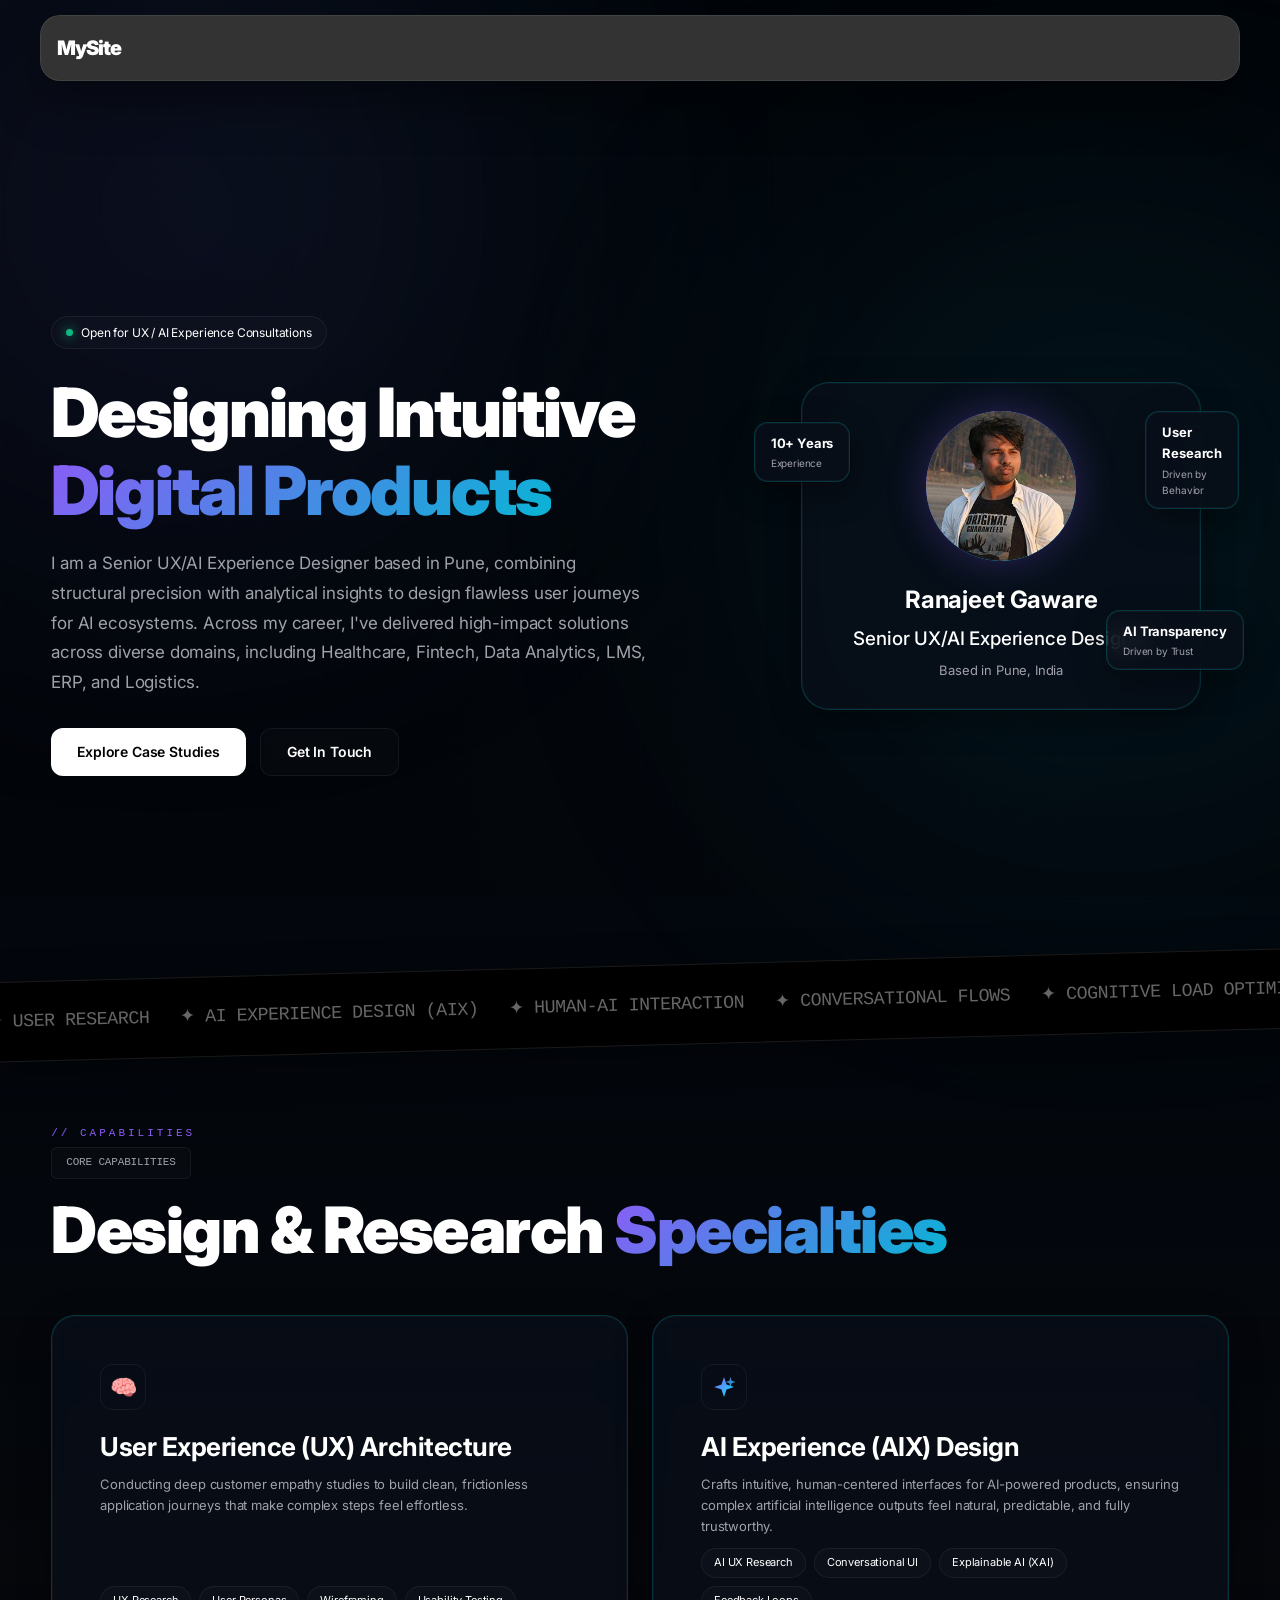
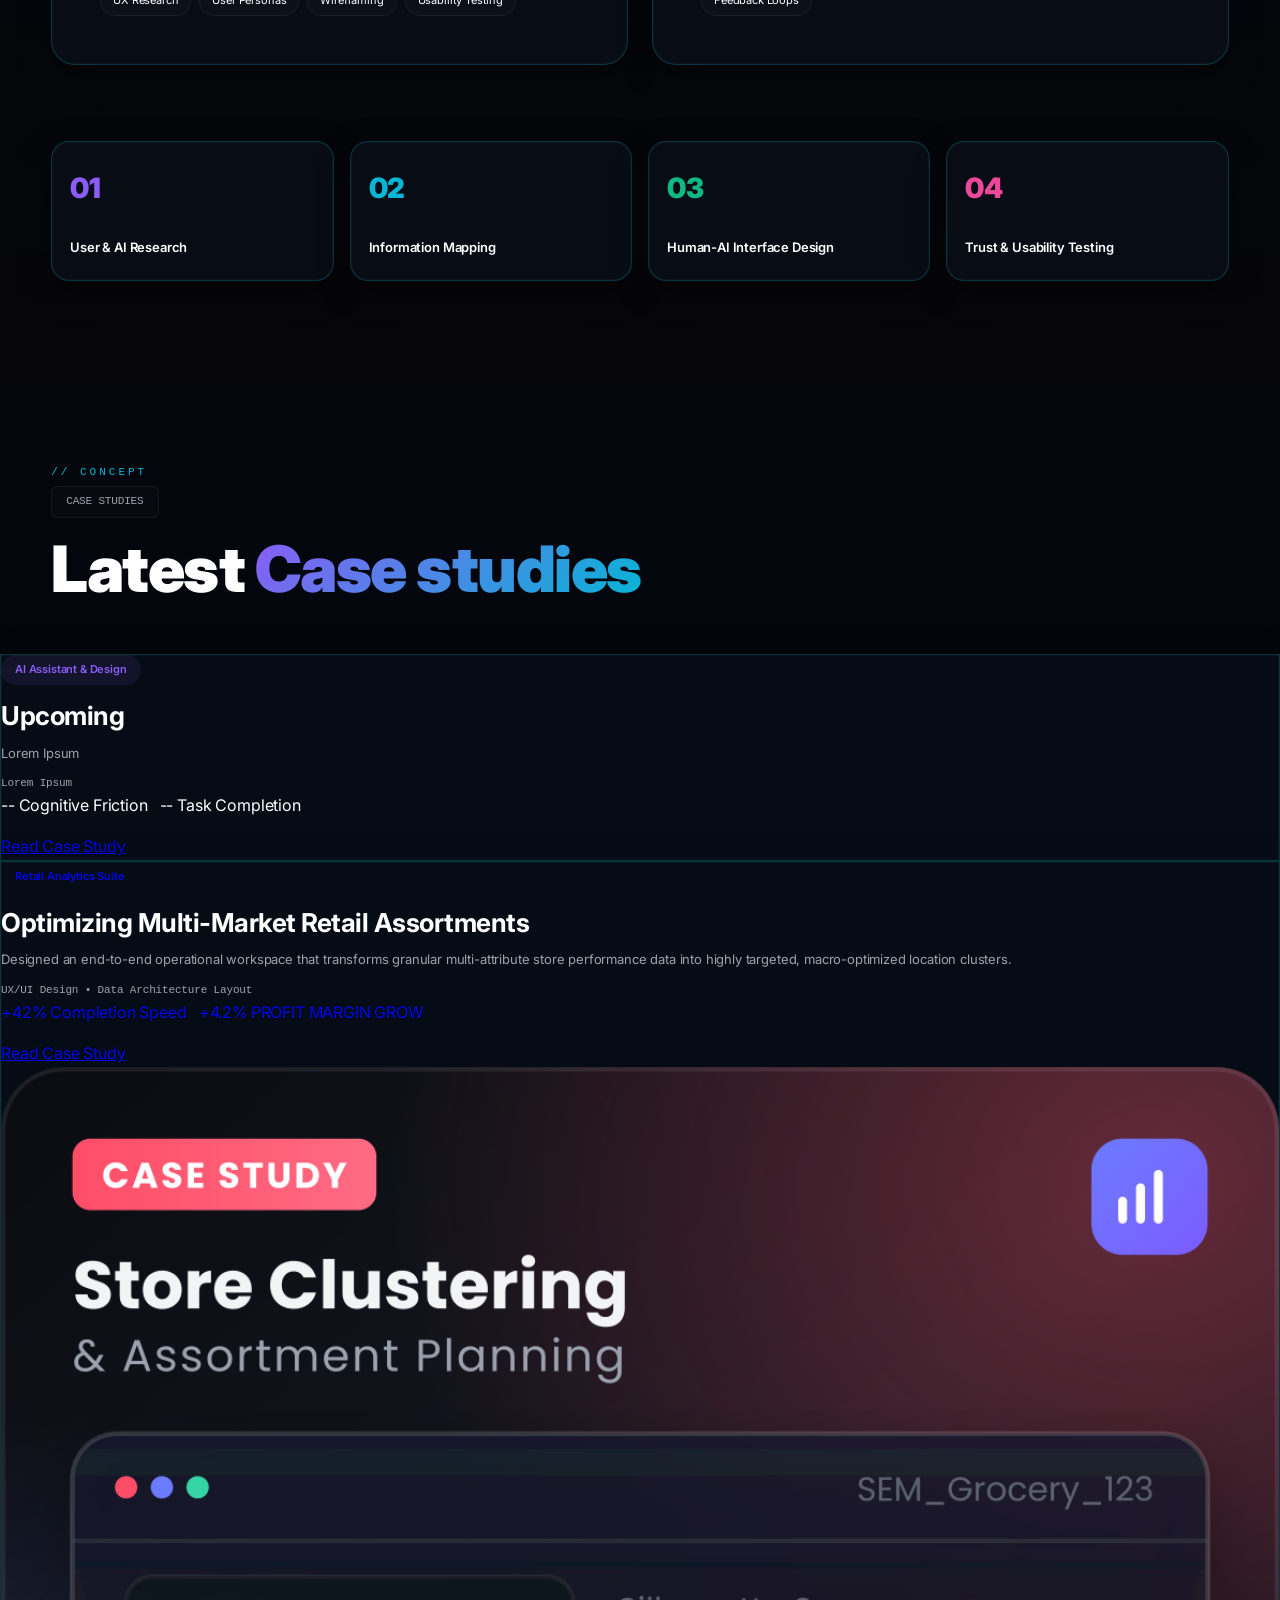
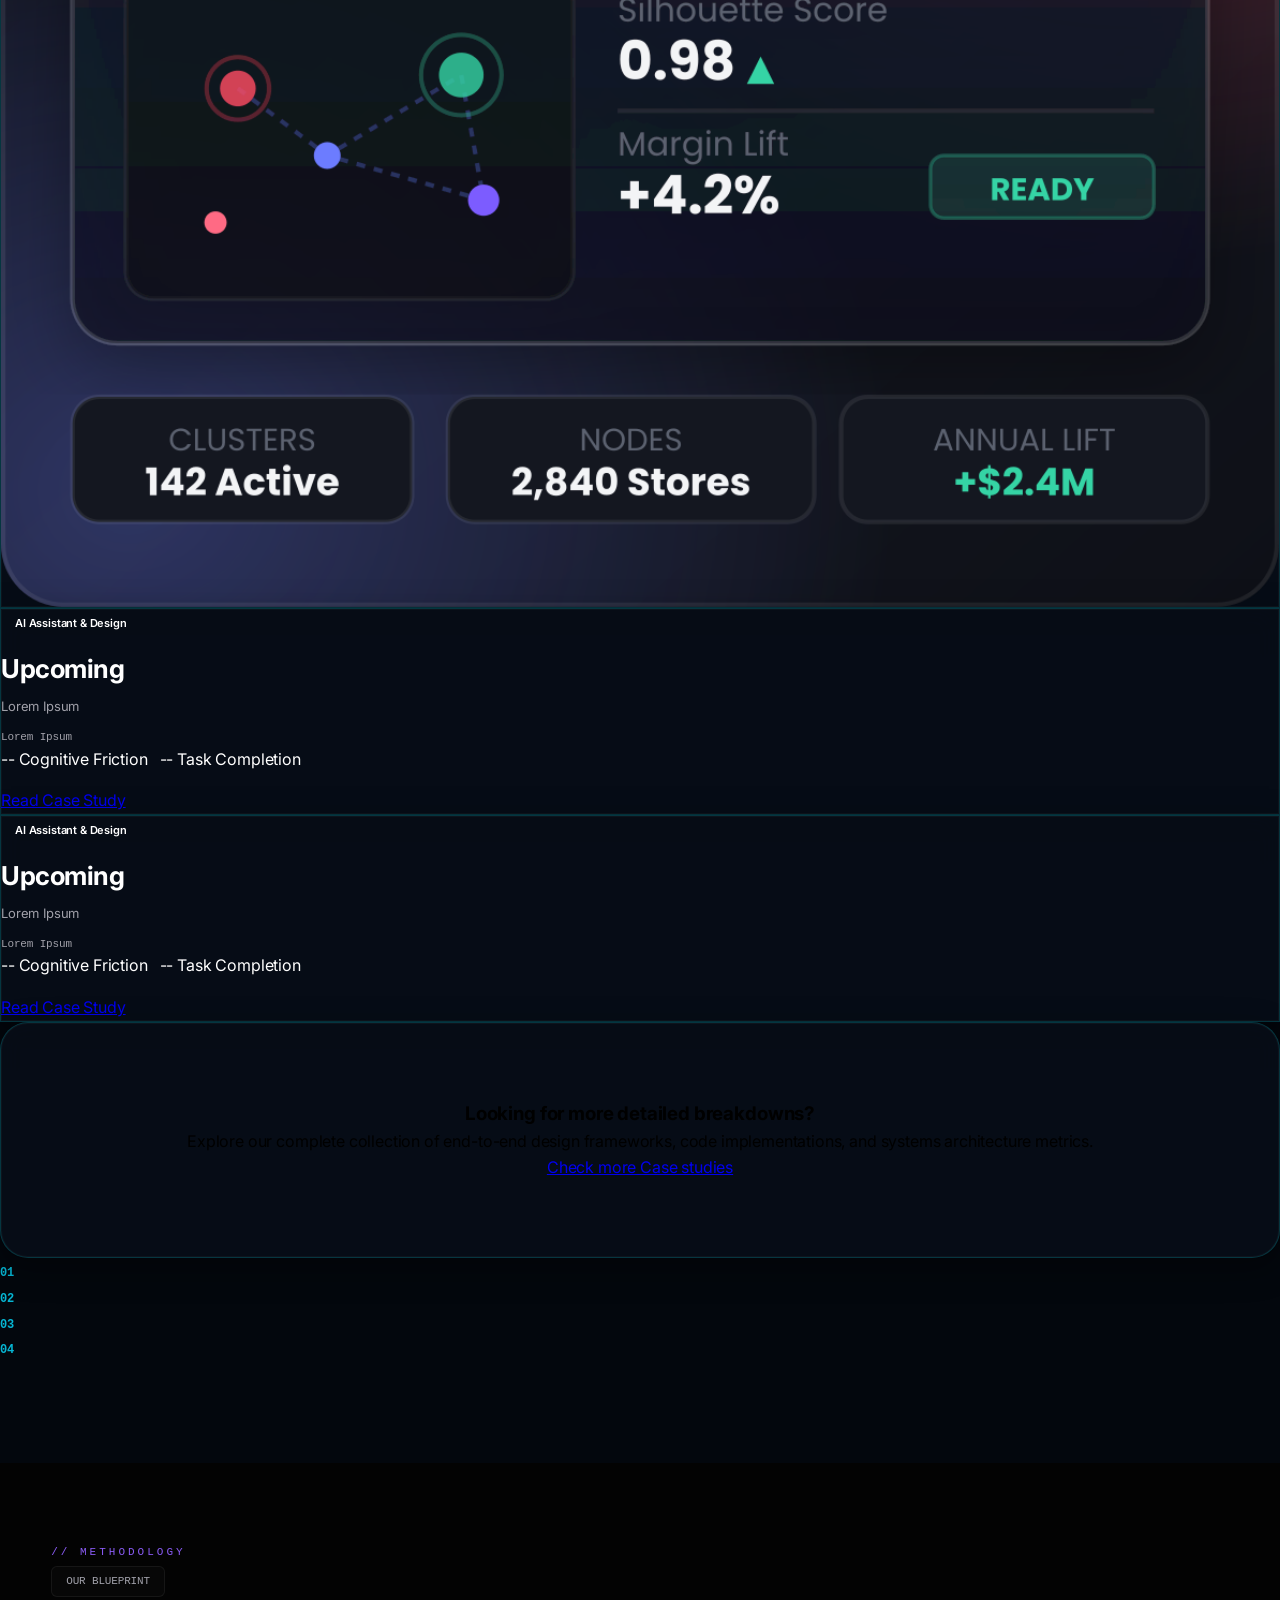
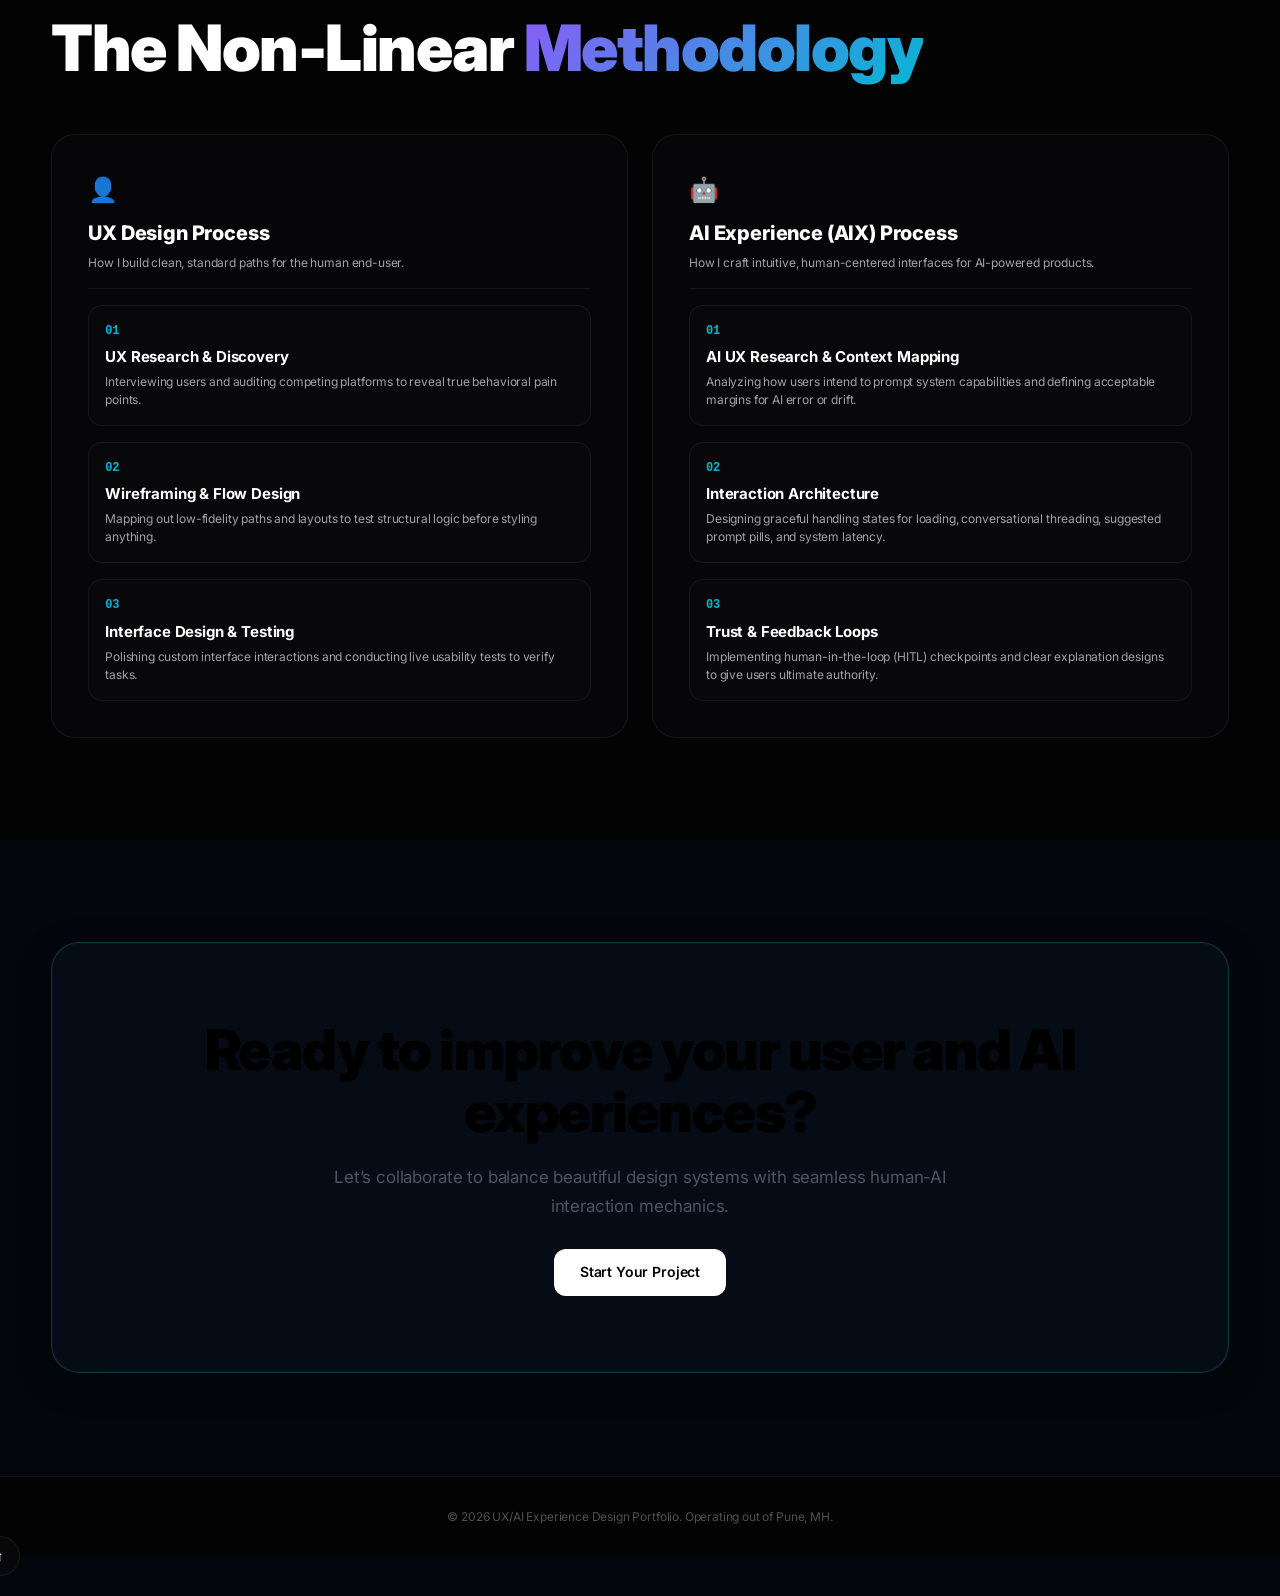
==== commit 21c708d0: "Update index.html" ====
--- a/index.html
+++ b/index.html
@@ -36,10 +36,66 @@
     width: 100%;
     max-width: 400px;
     }
-    
+    .tag-purple {
+    color: var(--purple);
+    background: rgba(139, 92, 246, 0.1);
+}
+    .card-tag {
+    font-size: 11px;
+    font-weight: 600;
+    display: inline-block;
+    margin-bottom: 14px;
+    padding: 6px 14px;
+    border-radius: 20px;
+}
+    .card-title {
+    font-size: clamp(20px, 3vw, 26px);
+    font-weight: 700;
+    line-height: 1.3;
+    color: rgb(255, 255, 255);
+    margin-bottom: 10px;
+}
+
+    .card-text {
+    font-size: 13px;
+    line-height: 1.6;
+    color: var(--muted);
+    margin-bottom: 12px;
+}
+    .card-meta {
+    font-size: 11px;
+    color: var(--muted);
+    font-family: monospace;
+}
+
+    .carousel-track-container {
+    width: 100%;
+    cursor: grab;
+    user-select: none;
+}
+    .card-metrics {
+    display: flex;
+    margin-bottom: 16px;
+    gap: 12px;
+}
   </style>
 
   <style>
+    .case-card, .expertise-card, .profile-card, .float-card, .feature-box, .cta-card {
+    background: rgba(8, 15, 26, 0.75) !important;
+    backdrop-filter: blur(12px);
+    -webkit-backdrop-filter: blur(12px);
+    border: 1px solid rgba(0, 242, 254, 0.18) !important;
+    box-shadow: 0 10px 32px 0 rgba(0, 0, 0, 0.4), inset 0 0 0 1px rgba(255, 255, 255, 0.03);
+    transition: all 0.3s ease;
+}
+    card-left {
+    display: flex;
+    flex-direction: column;
+    justify-content: space-between;
+    height: 100%;
+    flex: 1.1 1 0%;
+}
         .img1 {
             width: 100%;
             height: 100%;
@@ -129,6 +185,61 @@
             border-color: rgba(0, 242, 254, 0.45) !important;
             box-shadow: 0 14px 40px 0 rgba(0, 242, 254, 0.12), inset 0 0 0 1px rgba(0, 242, 254, 0.25);
         }
+
+    /* Header Container */
+.site-header {
+  position: relative;
+  display: flex;
+  justify-content: space-between;
+  align-items: center;
+  padding: 1rem;
+  background-color: #333;
+  color: #fff;
+  z-index: 1000; /* Ensure header stays above main content */
+}
+
+/* Toggle Button */
+.nav-toggle {
+  background: none;
+  border: none;
+  color: white;
+  font-size: 1.5rem;
+  cursor: pointer;
+  z-index: 1002; /* Stays clickable above the open menu */
+}
+
+/* Mobile Nav Menu (Hidden by default on mobile) */
+.nav-menu {
+  position: absolute;
+  top: 100%; /* Positions directly below header */
+  left: 0;
+  width: 100%;
+  background-color: #444;
+  display: none; /* Hide menu initially */
+  z-index: 1001; /* Above body content, below or level with toggle button */
+}
+
+.nav-menu ul {
+  list-style: none;
+  margin: 0;
+  padding: 0;
+}
+
+.nav-menu li a {
+  display: block;
+  padding: 1rem;
+  color: white;
+  text-decoration: none;
+}
+
+.nav-menu li a:hover {
+  background-color: #555;
+}
+
+/* Open State Triggered by JS */
+.nav-menu.is-active {
+  display: block;
+}
     </style>
 
 </head>
@@ -140,30 +251,25 @@
   <div id="scroll-progress"></div>
 
   <!-- Header Section -->
-  <header>
-    <div class="container">
-      <nav>
-        <div class="logo">Ranajeet <span>Gaware.</span></div>
-        
-        <!-- Mobile Toggle Button -->
-        <button class="nav-toggle" aria-label="toggle navigation" aria-expanded="false">
-          <span></span>
-          <span></span>
-          <span></span>
-        </button>
-
-        <!-- Navigation Links -->
-        <ul class="menu">
-          <li><a href="index.html" class="active">Profile</a></li>
-          <li><a href="#expertise">Skills</a></li>
-          <li><a href="cccc_copy.html">Case Studies</a></li>
-          <li><a href="Methodology.html"">Methodology</a></li>
-          <li><a href="contact_me.html">Contact me</a></li>
-        </ul>
-      </nav>
-    </div>
-  </header>
-
+  <header class="site-header">
+  <div class="logo">MySite</div>
+  
+  <!-- Toggle Button -->
+  <button class="nav-toggle" aria-label="toggle navigation" aria-expanded="false">
+    <span class="hamburger"></span>
+  </button>
+
+  <!-- Navigation Links -->
+  <nav class="nav-menu">
+    <ul>
+      <li><a href="#home">Home</a></li>
+      <li><a href="#about">About</a></li>
+      <li><a href="#services">Services</a></li>
+      <li><a href="#contact">Contact</a></li>
+    </ul>
+  </nav>
+</header>
+  
   <!-- 4. HERO SECTION (Personalized Profile with Interactive Wave Background) -->
     <section id="hero" class="hero">
         
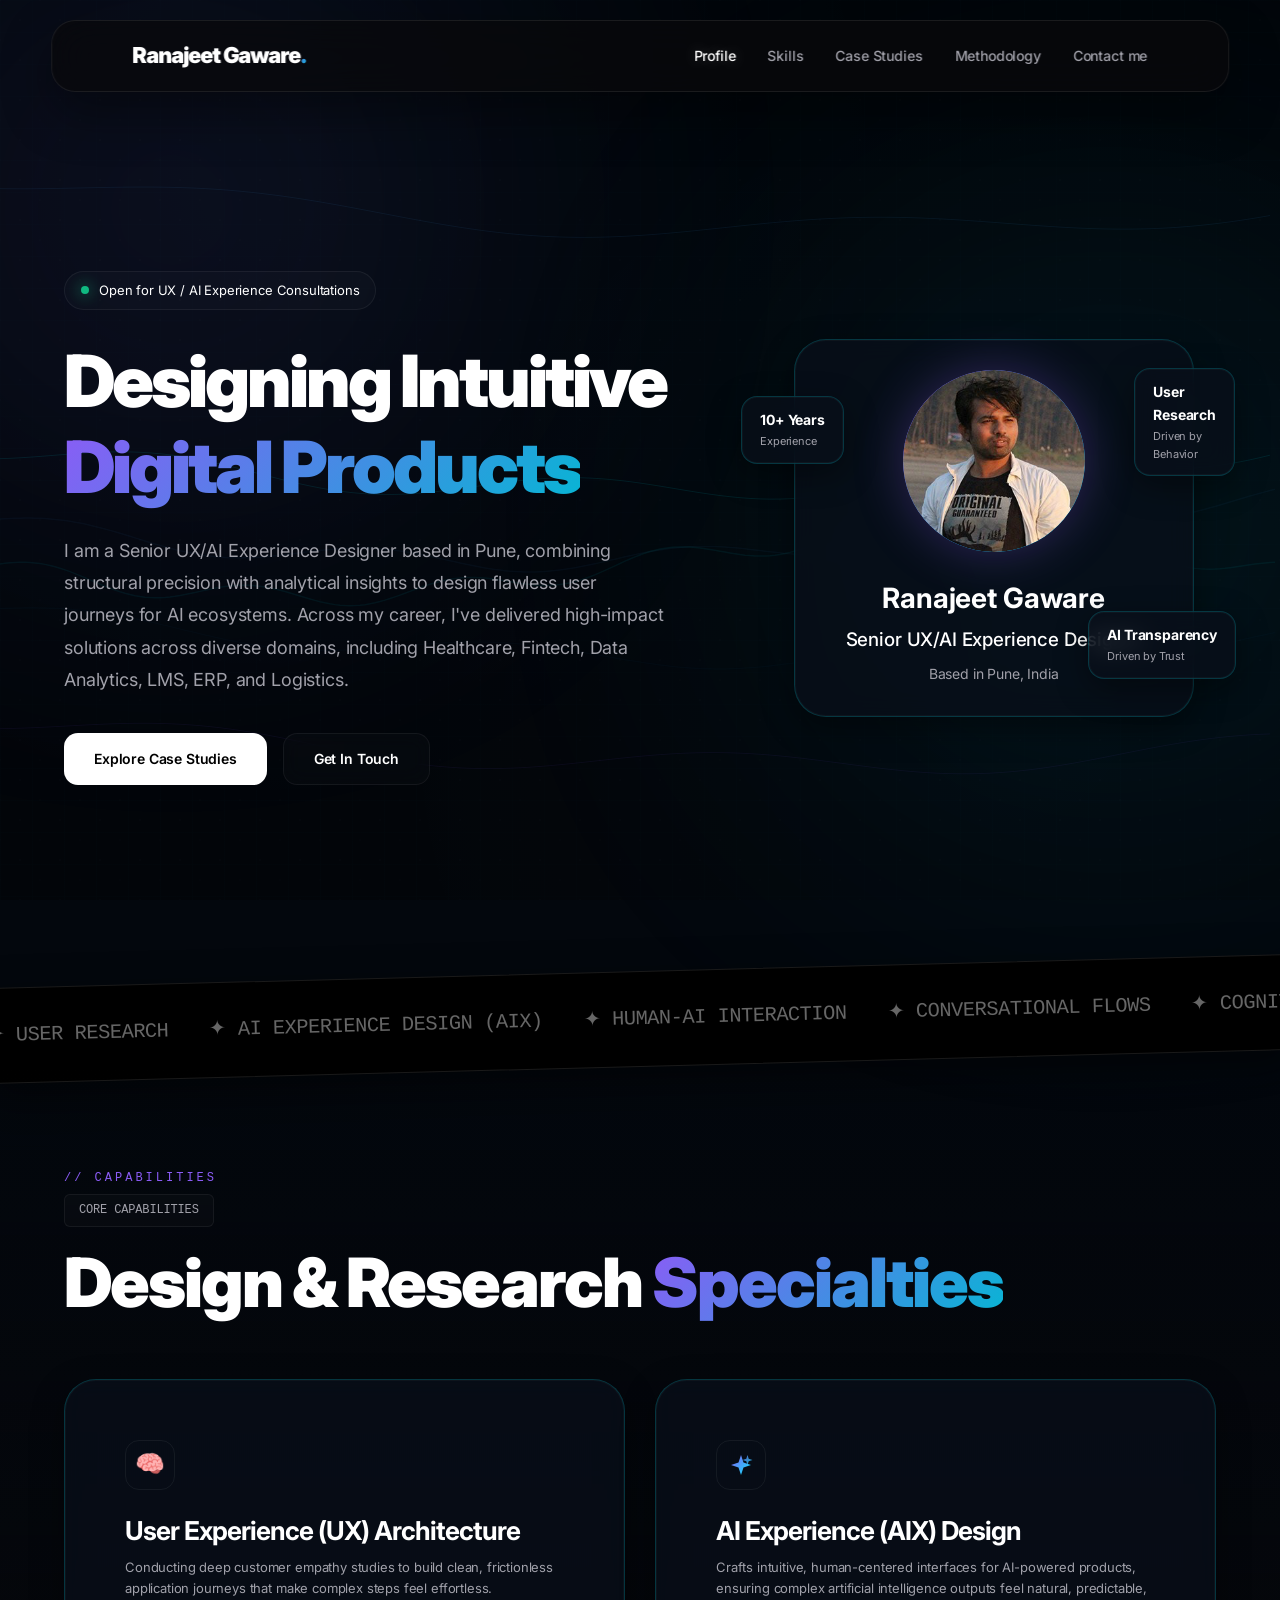
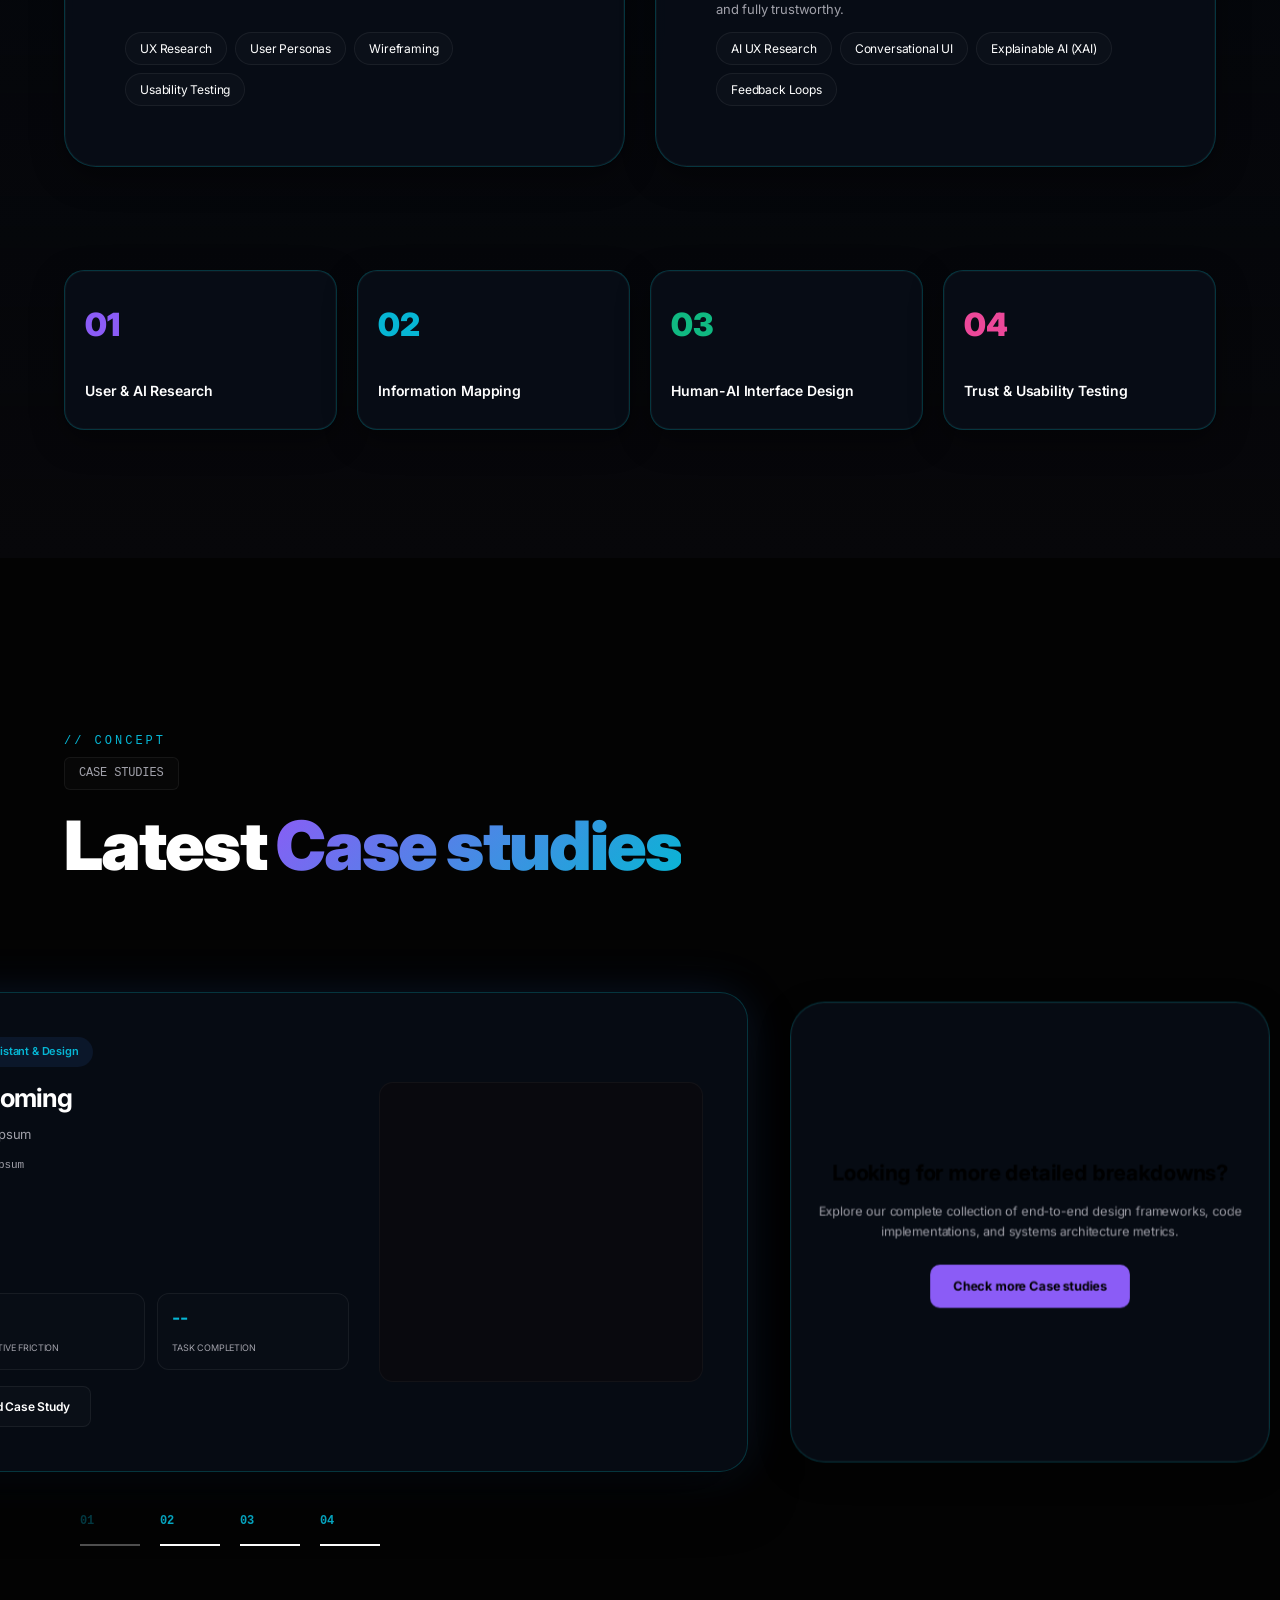
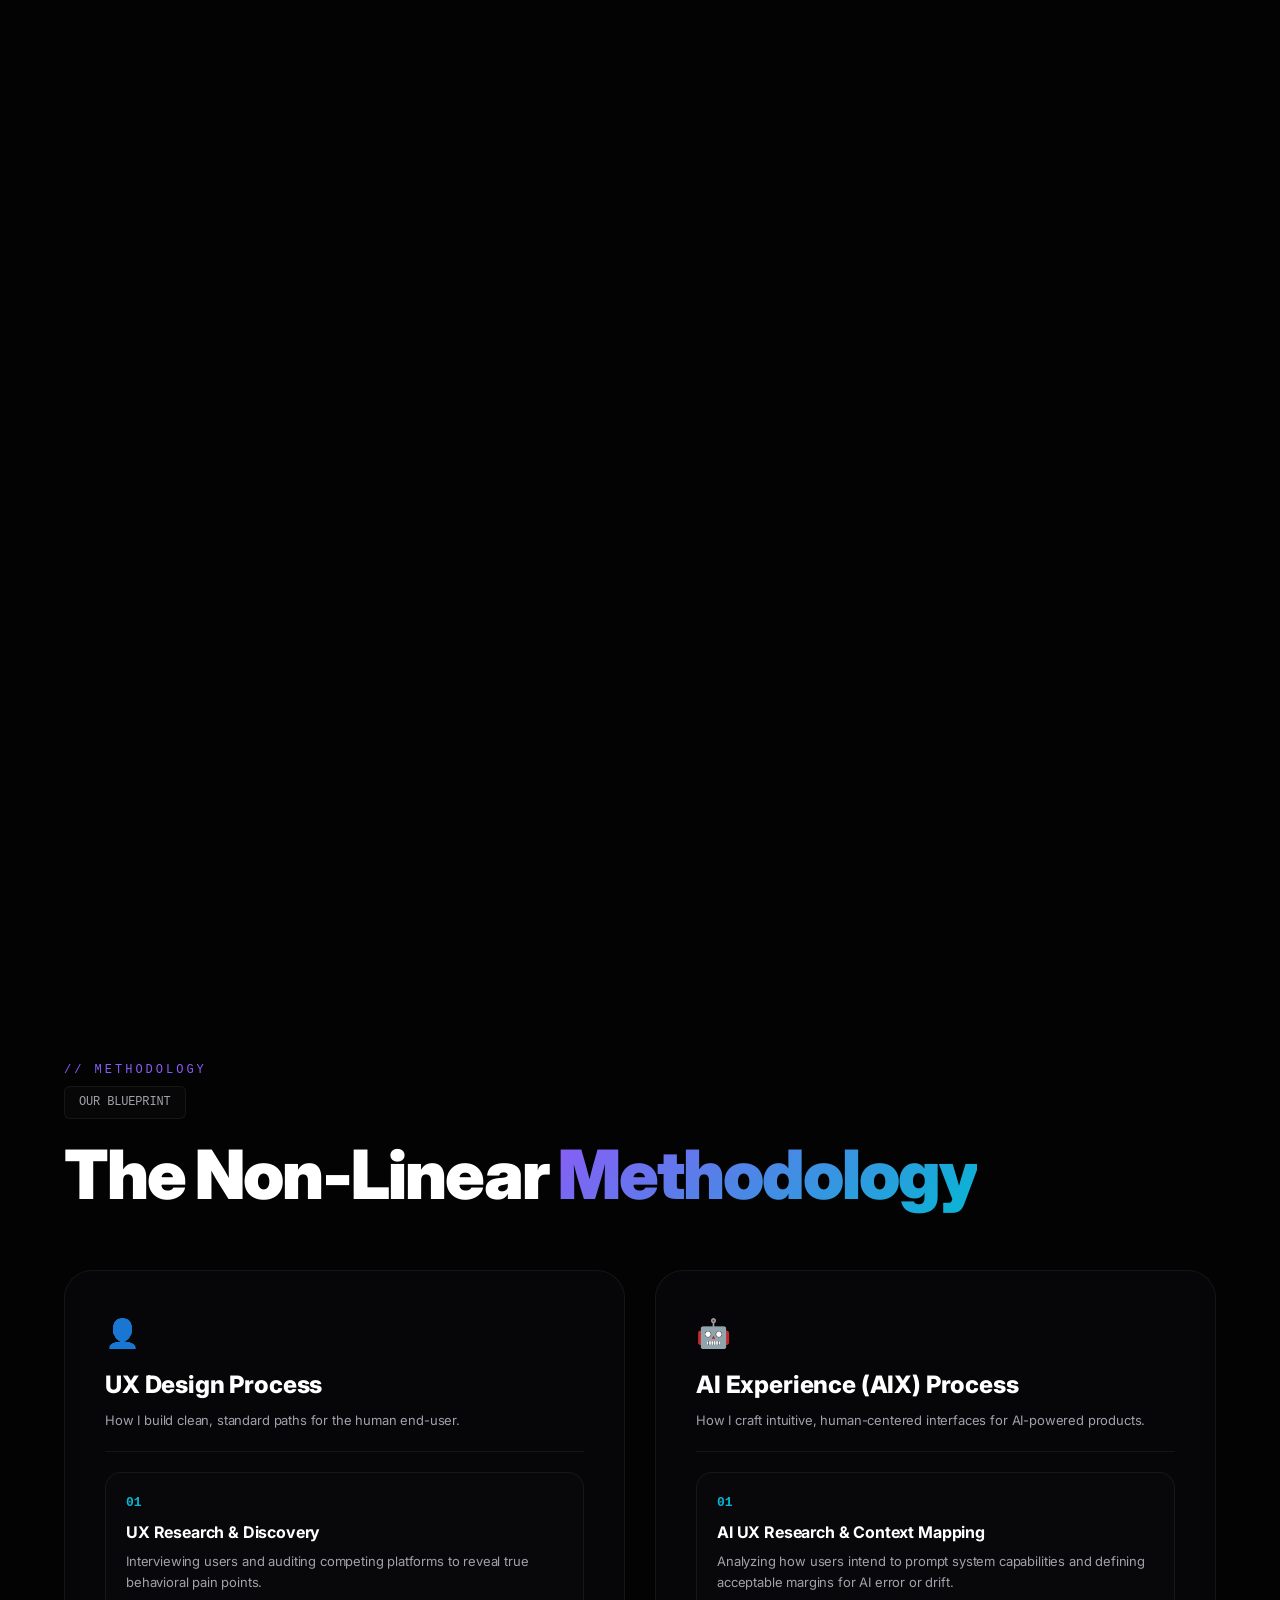
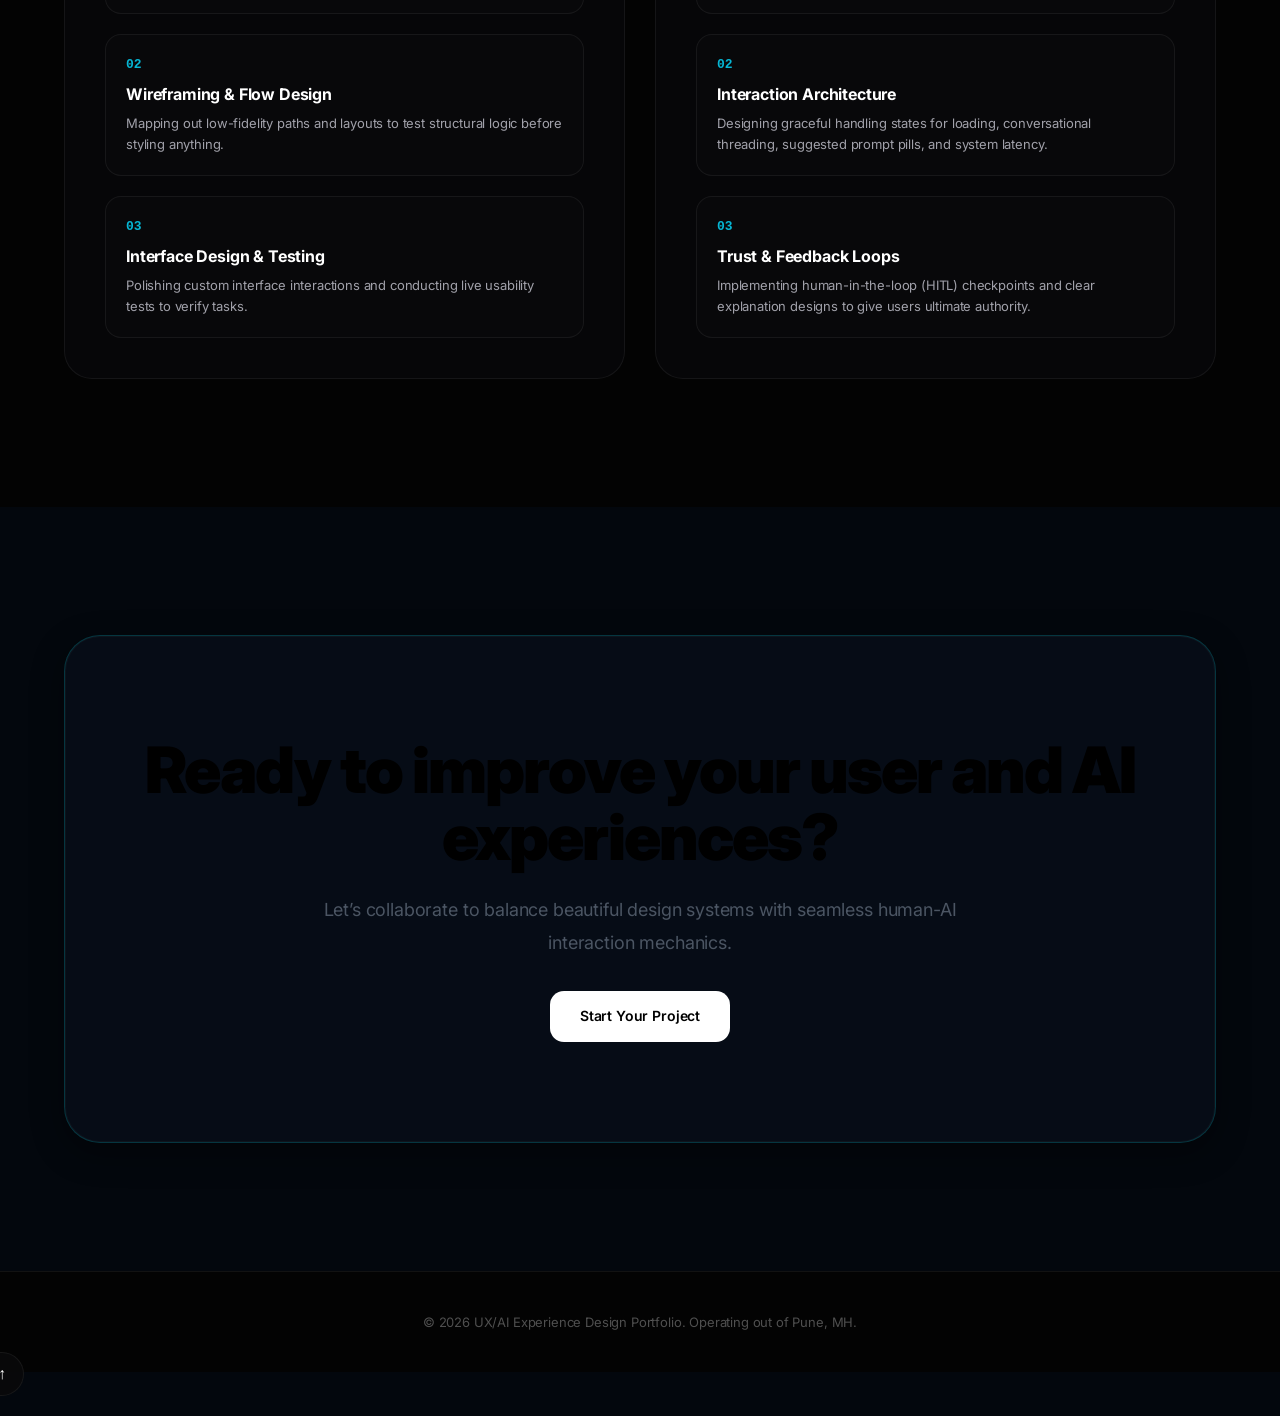
==== commit 033f6020: "Add files via upload" ====
--- a/index.html
+++ b/index.html
@@ -1,101 +1,15 @@
 <!DOCTYPE html>
 <html lang="en">
 <head>
-  <meta charset="UTF-8">
-  <meta name="viewport" content="width=device-width, initial-scale=1.0">
-  <title>Responsive Navigation Header</title>
-  
-  <!-- Inter Font -->
-  <link rel="preconnect" href="https://fonts.googleapis.com">
-  <link rel="preconnect" href="https://fonts.gstatic.com" crossorigin>
-  <link href="https://fonts.googleapis.com/css2?family=Inter:wght@400;500;600;700;900&display=swap" rel="stylesheet">
-  
-  <!-- External CSS -->
-  <link rel="stylesheet" href="style.css">
-  <style>
-  #waveCanvas {
-    position: absolute;
-    top: 0;
-    left: 0;
-    width: 100%;
-    height: 100%;
-    pointer-events: none;
-    z-index: 1;
-    opacity: 0.3;
-}
-.case-card, .expertise-card, .profile-card, .float-card, .feature-box, .cta-card {
-    background: rgba(8, 15, 26, 0.75) !important;
-    backdrop-filter: blur(12px);
-    -webkit-backdrop-filter: blur(12px);
-    border: 1px solid rgba(0, 242, 254, 0.18) !important;
-    box-shadow: 0 10px 32px 0 rgba(0, 0, 0, 0.4), inset 0 0 0 1px rgba(255, 255, 255, 0.03);
-    transition: all 0.3s ease;
-}
-    .profile-card {
-    position: relative;
-    width: 100%;
-    max-width: 400px;
-    }
-    .tag-purple {
-    color: var(--purple);
-    background: rgba(139, 92, 246, 0.1);
-}
-    .card-tag {
-    font-size: 11px;
-    font-weight: 600;
-    display: inline-block;
-    margin-bottom: 14px;
-    padding: 6px 14px;
-    border-radius: 20px;
-}
-    .card-title {
-    font-size: clamp(20px, 3vw, 26px);
-    font-weight: 700;
-    line-height: 1.3;
-    color: rgb(255, 255, 255);
-    margin-bottom: 10px;
-}
-
-    .card-text {
-    font-size: 13px;
-    line-height: 1.6;
-    color: var(--muted);
-    margin-bottom: 12px;
-}
-    .card-meta {
-    font-size: 11px;
-    color: var(--muted);
-    font-family: monospace;
-}
-
-    .carousel-track-container {
-    width: 100%;
-    cursor: grab;
-    user-select: none;
-}
-    .card-metrics {
-    display: flex;
-    margin-bottom: 16px;
-    gap: 12px;
-}
-  </style>
-
-  <style>
-    .case-card, .expertise-card, .profile-card, .float-card, .feature-box, .cta-card {
-    background: rgba(8, 15, 26, 0.75) !important;
-    backdrop-filter: blur(12px);
-    -webkit-backdrop-filter: blur(12px);
-    border: 1px solid rgba(0, 242, 254, 0.18) !important;
-    box-shadow: 0 10px 32px 0 rgba(0, 0, 0, 0.4), inset 0 0 0 1px rgba(255, 255, 255, 0.03);
-    transition: all 0.3s ease;
-}
-    card-left {
-    display: flex;
-    flex-direction: column;
-    justify-content: space-between;
-    height: 100%;
-    flex: 1.1 1 0%;
-}
+    <meta charset="UTF-8">
+    <meta name="viewport" content="width=device-width, initial-scale=1.0">
+    <title>UX & AI Experience Designer Portfolio</title>
+    <link rel="stylesheet" href="style.css">
+    <!-- Google Fonts: Inter -->
+    <link rel="preconnect" href="https://fonts.googleapis.com">
+    <link rel="preconnect" href="https://fonts.gstatic.com" crossorigin>
+    <link href="https://fonts.googleapis.com/css2?family=Inter:wght@400;500;600;700;800;900&display=swap" rel="stylesheet">
+    <style>
         .img1 {
             width: 100%;
             height: 100%;
@@ -185,94 +99,44 @@
             border-color: rgba(0, 242, 254, 0.45) !important;
             box-shadow: 0 14px 40px 0 rgba(0, 242, 254, 0.12), inset 0 0 0 1px rgba(0, 242, 254, 0.25);
         }
-
-    /* Header Container */
-.site-header {
-  position: relative;
-  display: flex;
-  justify-content: space-between;
-  align-items: center;
-  padding: 1rem;
-  background-color: #333;
-  color: #fff;
-  z-index: 1000; /* Ensure header stays above main content */
-}
-
-/* Toggle Button */
-.nav-toggle {
-  background: none;
-  border: none;
-  color: white;
-  font-size: 1.5rem;
-  cursor: pointer;
-  z-index: 1002; /* Stays clickable above the open menu */
-}
-
-/* Mobile Nav Menu (Hidden by default on mobile) */
-.nav-menu {
-  position: absolute;
-  top: 100%; /* Positions directly below header */
-  left: 0;
-  width: 100%;
-  background-color: #444;
-  display: none; /* Hide menu initially */
-  z-index: 1001; /* Above body content, below or level with toggle button */
-}
-
-.nav-menu ul {
-  list-style: none;
-  margin: 0;
-  padding: 0;
-}
-
-.nav-menu li a {
-  display: block;
-  padding: 1rem;
-  color: white;
-  text-decoration: none;
-}
-
-.nav-menu li a:hover {
-  background-color: #555;
-}
-
-/* Open State Triggered by JS */
-.nav-menu.is-active {
-  display: block;
-}
     </style>
-
 </head>
 <body>
 
-  <!-- Dynamic Glow Backgrounds -->
-  <div class="glow one"></div>
-  <div class="glow two"></div>
-  <div id="scroll-progress"></div>
-
-  <!-- Header Section -->
-  <header class="site-header">
-  <div class="logo">MySite</div>
-  
-  <!-- Toggle Button -->
-  <button class="nav-toggle" aria-label="toggle navigation" aria-expanded="false">
-    <span class="hamburger"></span>
-  </button>
-
-  <!-- Navigation Links -->
-  <nav class="nav-menu">
-    <ul>
-      <li><a href="#home">Home</a></li>
-      <li><a href="#about">About</a></li>
-      <li><a href="#services">Services</a></li>
-      <li><a href="#contact">Contact</a></li>
-    </ul>
-  </nav>
-</header>
-  
-  <!-- 4. HERO SECTION (Personalized Profile with Interactive Wave Background) -->
+    <!-- FULL-PAGE SUBTLE WAVE BACKGROUND CANVAS -->
+    <canvas id="globalWaveCanvas"></canvas>
+
+    <!-- 1. SCROLL PROGRESS BAR -->
+    <div id="scroll-progress"></div>
+
+    <!-- 2. FLOATING GLOW CANVAS OBJECTS -->
+    <div class="glow one"></div>
+    <div class="glow two"></div>
+
+    <!-- 3. NAVIGATION HEADER -->
+    <header>
+        <div class="container">
+            <nav>
+                <div class="logo">Ranajeet Gaware<span>.</span></div>   
+                <button class="nav-toggle" id="navToggle" aria-label="Toggle navigation">
+                    <span></span>
+                    <span></span>
+                    <span></span>
+                </button>
+                <div class="menu" id="navMenu">
+                    <a href="home.html" class="active">Profile</a>
+                    <a href="#expertise">Skills</a>
+                    <a href="cccc_copy.html">Case Studies</a>
+                    <a href="Methodology.html">Methodology</a>
+                    <a href="contact_me.html">Contact me</a>
+                </div>
+            </nav>
+        </div>
+    </header>
+
+    <!-- 4. HERO SECTION (Personalized Profile with Interactive Wave Background) -->
     <section id="hero" class="hero">
-        
+        <canvas id="waveCanvas"></canvas>
         <div class="container">
             <div class="hero-grid">
                 <div class="hero-left">
@@ -323,7 +187,7 @@
                 <span>✦ Human-AI Interaction</span>
                 <span>✦ Conversational Flows</span>
                 <span>✦ Cognitive Load Optimization</span>
-                <span>✦ Trust &amp; Transparency</span>
+                <span>✦ Trust & Transparency</span>
                 <span>✦ User Research</span>
                 <span>✦ AI Experience Design (AIX)</span>
             </div>
@@ -335,7 +199,7 @@
         <div class="container">
             <div class="section-header">
                 <div class="section-label">Core Capabilities</div>
-                <h2 class="section-title">Design &amp; Research <span class="gradient">Specialties</span></h2>
+                <h2 class="section-title">Design & Research <span class="gradient">Specialties</span></h2>
             </div>
             
             <div class="expertise-grid">
@@ -361,16 +225,16 @@
                      <svg width="24" height="24" viewBox="0 0 24 24" fill="none" xmlns="http://www.w3.org/2000/svg">
   <defs>
     <linearGradient id="ai-sparkle-gradient" x1="2" y1="2" x2="23.5" y2="22" gradientUnits="userSpaceOnUse">
-      <stop offset="0%" stop-color="#8B5CF6"></stop>
-      <stop offset="100%" stop-color="#00F0FF"></stop>
+      <stop offset="0%" stop-color="#8B5CF6" />
+      <stop offset="100%" stop-color="#00F0FF" />
     </linearGradient>
   </defs>
   
   <!-- Primary Sparkle -->
-  <path d="M12 2L14.5 9.5L22 12L14.5 14.5L12 22L9.5 14.5L2 12L9.5 9.5L12 2Z" fill="url(#ai-sparkle-gradient)"></path>
+  <path d="M12 2L14.5 9.5L22 12L14.5 14.5L12 22L9.5 14.5L2 12L9.5 9.5L12 2Z" fill="url(#ai-sparkle-gradient)"/>
   
   <!-- Secondary Accent Sparkle -->
-  <path d="M18.5 2L19.7 5.8L23.5 7L19.7 8.2L18.5 12L17.3 8.2L13.5 7L17.3 5.8L18.5 2Z" fill="url(#ai-sparkle-gradient)" opacity="0.8"></path>
+  <path d="M18.5 2L19.7 5.8L23.5 7L19.7 8.2L18.5 12L17.3 8.2L13.5 7L17.3 5.8L18.5 2Z" fill="url(#ai-sparkle-gradient)" opacity="0.8"/>
 </svg>
 </div>
                         <h3 class="card-title">AI Experience (AIX) Design</h3>
@@ -389,7 +253,7 @@
             <div class="feature-stats">
                 <div class="feature-box fb-1">
                     <div class="feature-number">01</div>
-                    <div class="feature-title">User &amp; AI Research</div>
+                    <div class="feature-title">User & AI Research</div>
                 </div>
                 <div class="feature-box fb-2">
                     <div class="feature-number">02</div>
@@ -401,7 +265,7 @@
                 </div>
                 <div class="feature-box fb-4">
                     <div class="feature-number">04</div>
-                    <div class="feature-title">Trust &amp; Usability Testing</div>
+                    <div class="feature-title">Trust & Usability Testing</div>
                 </div>
             </div>
         </div>
@@ -419,13 +283,13 @@
 
             <!-- Horizontal Carousel Track Container -->
             <div class="carousel-track-container" id="carouselContainer">
-              <div class="carousel-track" id="caseStudiesTrack" style="transform: translateX(0px); transition: transform 0.4s cubic-bezier(0.25, 1, 0.5, 1);">
+              <div class="carousel-track" id="caseStudiesTrack">
                     
                     <!-- Card 1 -->
                    <div class="case-card" data-index="1">
                         <div class="card-left">
                             <div>
-                                <span class="card-tag tag-purple">AI Assistant &amp; Design</span>
+                                <span class="card-tag tag-purple">AI Assistant & Design</span>
                                 <h3 class="card-title">Upcoming</h3>
                                 <p class="card-text">Lorem Ipsum</p>
                                 <div class="card-meta">Lorem Ipsum</div>
@@ -457,15 +321,15 @@
                     <!-- Card 2 -->
 
   <a href="cccc_copy.html" style="text-decoration: none;">
-                    </a><div class="case-card active-card" data-index="2"><a href="cccc_copy.html" style="text-decoration: none;">
-                        </a><div class="card-left"><a href="cccc_copy.html" style="text-decoration: none;">
+                    <div class="case-card" data-index="2" >
+                        <div class="card-left">
                             <div>
                                 <span class="card-tag tag-blue">Retail Analytics Suite</span>
                                 <h3 class="card-title">Optimizing Multi-Market Retail Assortments</h3>
                                 <p class="card-text">Designed an end-to-end operational workspace that transforms granular multi-attribute store performance data into highly targeted, macro-optimized location clusters.</p>
                                 <div class="card-meta">UX/UI Design • Data Architecture Layout</div>
                             </div>
-                            </a><div class="card-bottom-content"><a href="cccc_copy.html" style="text-decoration: none;">
+                            <div class="card-bottom-content">
                                 <div class="card-metrics">
                                     <div class="metric-box">
                                         <span class="m-val">+42%</span>
@@ -476,17 +340,17 @@
                                         <span class="m-lbl">PROFIT MARGIN GROW</span>
                                     </div>
                                 </div>
-                                </a><a href="#" class="btn-case">Read Case Study</a>
-                            </div>
-                        </div>
-                    <a href="cccc_copy.html" style="text-decoration: none;">   </a><div class="card-right"><a href="cccc_copy.html" style="text-decoration: none;">
+                                <a href="#" class="btn-case">Read Case Study</a>
+                            </div>
+                        </div>
+                    <a href="cccc_copy.html" style="text-decoration: none;">   <div class="card-right">
                             <div class="wireframe-mockup layout-top">
                                 <div class="wf-header"><span class="dot"></span><span class="dot"></span><span class="dot"></span></div>
                                 <div class="wf-main-block"><img src="CS11.png" alt="Case Study Preview" class="img2"></div>
                             </div></a> 
                         </div>
                     </div>
-                    
+                    </a>
 
 
 
@@ -497,7 +361,7 @@
                     <div class="case-card" data-index="3">
                         <div class="card-left">
                             <div>
-                                <span class="card-tag tag-blue">AI Assistant &amp; Design</span>
+                                <span class="card-tag tag-blue">AI Assistant & Design</span>
                                 <h3 class="card-title">Upcoming</h3>
                                 <p class="card-text">Lorem Ipsum</p>
                                 <div class="card-meta">Lorem Ipsum</div>
@@ -529,7 +393,7 @@
                     <div class="case-card" data-index="4">
                         <div class="card-left">
                             <div>
-                                <span class="card-tag tag-blue">AI Assistant &amp; Design</span>
+                                <span class="card-tag tag-blue">AI Assistant & Design</span>
                                 <h3 class="card-title">Upcoming</h3>
                                 <p class="card-text">Lorem Ipsum</p>
                                 <div class="card-meta">Lorem Ipsum</div>
@@ -566,7 +430,7 @@
                                     <div class="circle c2"></div>
                                 </div>
                             </div>
-                            <h3 class="cta-title" sty="">Looking for more detailed breakdowns?</h3>
+                            <h3 class="cta-title" sty>Looking for more detailed breakdowns?</h3>
                             <p class="cta-desc">Explore our complete collection of end-to-end design frameworks, code implementations, and systems architecture metrics.</p>
                             <a href="cccc_copy.html" class="btn-case-more">Check more Case studies</a>
                         </div>
@@ -577,8 +441,8 @@
 
             <!-- Dynamic Step Indicators -->
             <div class="carousel-indicators-container">
-                <div class="indicator-step" data-step="1"><span class="step-num">01</span><span class="step-line"></span></div>
-                <div class="indicator-step active" data-step="2"><span class="step-num">02</span><span class="step-line"></span></div>
+                <div class="indicator-step active" data-step="1"><span class="step-num">01</span><span class="step-line"></span></div>
+                <div class="indicator-step" data-step="2"><span class="step-num">02</span><span class="step-line"></span></div>
                 <div class="indicator-step" data-step="3"><span class="step-num">03</span><span class="step-line"></span></div>
                 <div class="indicator-step" data-step="4"><span class="step-num">04</span><span class="step-line"></span></div>
             </div>
@@ -604,17 +468,17 @@
                     
                     <div class="process-step-card">
                         <div class="step-num">01</div>
-                        <h4>UX Research &amp; Discovery</h4>
+                        <h4>UX Research & Discovery</h4>
                         <p>Interviewing users and auditing competing platforms to reveal true behavioral pain points.</p>
                     </div>
                     <div class="process-step-card">
                         <div class="step-num">02</div>
-                        <h4>Wireframing &amp; Flow Design</h4>
+                        <h4>Wireframing & Flow Design</h4>
                         <p>Mapping out low-fidelity paths and layouts to test structural logic before styling anything.</p>
                     </div>
                     <div class="process-step-card">
                         <div class="step-num">03</div>
-                        <h4>Interface Design &amp; Testing</h4>
+                        <h4>Interface Design & Testing</h4>
                         <p>Polishing custom interface interactions and conducting live usability tests to verify tasks.</p>
                     </div>
                 </div>
@@ -629,7 +493,7 @@
                     
                     <div class="process-step-card">
                         <div class="step-num">01</div>
-                        <h4>AI UX Research &amp; Context Mapping</h4>
+                        <h4>AI UX Research & Context Mapping</h4>
                         <p>Analyzing how users intend to prompt system capabilities and defining acceptable margins for AI error or drift.</p>
                     </div>
                     <div class="process-step-card">
@@ -639,7 +503,7 @@
                     </div>
                     <div class="process-step-card">
                         <div class="step-num">03</div>
-                        <h4>Trust &amp; Feedback Loops</h4>
+                        <h4>Trust & Feedback Loops</h4>
                         <p>Implementing human-in-the-loop (HITL) checkpoints and clear explanation designs to give users ultimate authority.</p>
                     </div>
                 </div>
@@ -666,101 +530,13 @@
     <footer class="footer">
         <div class="container">
             <div class="footer-bottom">
-                <p>© 2026 UX/AI Experience Design Portfolio. Operating out of Pune, MH.</p>
+                <p>&copy; 2026 UX/AI Experience Design Portfolio. Operating out of Pune, MH.</p>
             </div>
         </div>
     </footer>
 
-    <button id="backToTop" aria-label="Back to top" style="opacity: 1; pointer-events: auto;">↑</button>
-  <script>
-    const navToggle = document.querySelector('.nav-toggle');
-    const navMenu = document.querySelector('.menu');
-
-    // Toggle menu state
-    navToggle.addEventListener('click', () => {
-      navToggle.classList.toggle('active');
-      navMenu.classList.toggle('active');
-      
-      const isExpanded = navToggle.getAttribute('aria-expanded') === 'true';
-      navToggle.setAttribute('aria-expanded', !isExpanded);
-    });
-
-    // Close menu when clicking a link
-    document.querySelectorAll('.menu a').forEach(link => {
-      link.addEventListener('click', () => {
-        navToggle.classList.remove('active');
-        navMenu.classList.remove('active');
-        navToggle.setAttribute('aria-expanded', 'false');
-      });
-    });
-
-    // Scroll Progress & Back to Top
-    const scrollProgress = document.getElementById('scroll-progress');
-    const backToTopBtn = document.getElementById('backToTop');
-
-    window.addEventListener('scroll', () => {
-      const totalHeight = document.documentElement.scrollHeight - window.innerHeight;
-      const progress = (window.scrollY / totalHeight) * 100;
-      if (scrollProgress) scrollProgress.style.width = `${progress}%`;
-
-      if (window.scrollY > 400) {
-        backToTopBtn.style.opacity = '1';
-        backToTopBtn.style.pointerEvents = 'auto';
-      } else {
-        backToTopBtn.style.opacity = '0';
-        backToTopBtn.style.pointerEvents = 'none';
-      }
-    });
-
-    backToTopBtn.addEventListener('click', () => {
-      window.scrollTo({ top: 0, behavior: 'smooth' });
-    });
-  </script>
-  <!-- JavaScript -->
-  <script>
-    const navToggle = document.querySelector('.nav-toggle');
-    const navMenu = document.querySelector('.menu');
-
-    // Toggle menu state
-    navToggle.addEventListener('click', () => {
-      navToggle.classList.toggle('active');
-      navMenu.classList.toggle('active');
-      
-      const isExpanded = navToggle.getAttribute('aria-expanded') === 'true';
-      navToggle.setAttribute('aria-expanded', !isExpanded);
-    });
-
-    // Close menu when clicking a link
-    document.querySelectorAll('.menu a').forEach(link => {
-      link.addEventListener('click', () => {
-        navToggle.classList.remove('active');
-        navMenu.classList.remove('active');
-        navToggle.setAttribute('aria-expanded', 'false');
-      });
-    });
-
-    // Scroll Progress & Back to Top
-    const scrollProgress = document.getElementById('scroll-progress');
-    const backToTopBtn = document.getElementById('backToTop');
-
-    window.addEventListener('scroll', () => {
-      const totalHeight = document.documentElement.scrollHeight - window.innerHeight;
-      const progress = (window.scrollY / totalHeight) * 100;
-      if (scrollProgress) scrollProgress.style.width = `${progress}%`;
-
-      if (window.scrollY > 400) {
-        backToTopBtn.style.opacity = '1';
-        backToTopBtn.style.pointerEvents = 'auto';
-      } else {
-        backToTopBtn.style.opacity = '0';
-        backToTopBtn.style.pointerEvents = 'none';
-      }
-    });
-
-    backToTopBtn.addEventListener('click', () => {
-      window.scrollTo({ top: 0, behavior: 'smooth' });
-    });
-  </script>
+    <button id="backToTop" aria-label="Back to top">↑</button>
+
     <script>
     document.addEventListener('DOMContentLoaded', () => {
         // Mobile Navigation Toggle
@@ -1071,4 +847,4 @@
     });
     </script>
 </body>
-</html>
+</html>
--- a/style.css
+++ b/style.css
@@ -117,18 +117,18 @@
 ==================================================*/
 
 .container {
-    width: min(1200px, 92%);
+    width: min(1400px, 90%);
     margin: auto;
 }
 
 section {
-    padding: clamp(50px, 8vw, 140px) 0;
+    padding: clamp(60px, 10vw, 160px) 0;
     position: relative;
     z-index: 1;
 }
 
 .section-header {
-    margin-bottom: clamp(24px, 4vw, 50px);
+    margin-bottom: clamp(30px, 5vw, 60px);
     position: relative;
 }
 
@@ -136,9 +136,9 @@
     content: "// CONCEPT";
     position: absolute;
     left: 0;
-    top: -22px;
+    top: -25px;
     font-family: monospace;
-    font-size: 11px;
+    font-size: 12px;
     color: var(--cyan);
     letter-spacing: 3px;
 }
@@ -151,54 +151,49 @@
     border-radius: 6px;
     background: rgba(255, 255, 255, .02);
     border: 1px solid var(--border);
-    margin-bottom: 16px;
-    font-size: 11px;
+    margin-bottom: 20px;
+    font-size: 12px;
     font-family: monospace;
     text-transform: uppercase;
     color: var(--muted);
 }
 
 .section-title {
-    font-size: clamp(28px, 5vw, 64px);
+    font-size: clamp(32px, 6vw, 68px);
     font-weight: 900;
-    line-height: 1.1;
-    letter-spacing: -1.5px;
-}
-
-/*==================================================
-6. NAVIGATION BAR (Responsive Glassmorphism Fixed)
+    line-height: 1.05;
+    letter-spacing: -2px;
+}
+
+/*==================================================
+6. NAVIGATION BAR (Responsive Glassmorphism)
 ==================================================*/
 
 header {
     position: fixed;
-    top: 15px;
+    top: 20px;
     left: 50%;
     transform: translateX(-50%);
-    width: min(1200px, 94%);
+    width: min(1200px, 92%);
     z-index: 1000;
     backdrop-filter: blur(20px);
     -webkit-backdrop-filter: blur(20px);
-    background: rgba(9, 9, 11, .85);
+    background: rgba(9, 9, 11, .75);
     border: 1px solid rgba(255, 255, 255, .08);
-    border-radius: 20px;
+    border-radius: 24px;
+    padding: 0 24px;
     box-shadow: 0 20px 50px rgba(0, 0, 0, 0.4);
 }
 
-header .container {
-    padding: 0 20px;
-    width: 100%;
-}
-
 nav {
-    height: 64px;
+    height: 70px;
     display: flex;
     justify-content: space-between;
     align-items: center;
-    position: relative;
 }
 
 .logo {
-    font-size: 20px;
+    font-size: 22px;
     font-weight: 900;
     letter-spacing: -1px;
 }
@@ -211,9 +206,7 @@
 
 .menu {
     display: flex;
-    gap: 28px;
-    align-items: center;
-    list-style: none;
+    gap: 32px;
 }
 
 .menu a {
@@ -237,66 +230,47 @@
     border: none;
     cursor: pointer;
     flex-direction: column;
-    justify-content: center;
     gap: 5px;
-    padding: 8px;
-    z-index: 1002;
+    padding: 5px;
 }
 
 .nav-toggle span {
     display: block;
-    width: 22px;
+    width: 24px;
     height: 2px;
     background: #fff;
     transition: 0.3s;
 }
 
-/* Mobile Nav Overlay Fixes */
+/* Mobile Nav Overlay */
 @media (max-width: 868px) {
     .nav-toggle {
         display: flex;
     }
 
     .menu {
-        position: absolute;
-        top: calc(100% + 12px);
+        position: fixed;
+        top: 80px;
         left: 0;
         right: 0;
-        width: 100%;
-        background: rgba(9, 9, 11, 0.98);
+        background: rgba(9, 9, 11, 0.95);
         backdrop-filter: blur(25px);
         -webkit-backdrop-filter: blur(25px);
         flex-direction: column;
-        align-items: flex-start;
-        padding: 24px;
-        gap: 16px;
-        border-radius: 18px;
+        padding: 30px;
+        gap: 20px;
+        border-radius: 20px;
         border: 1px solid var(--border);
-        box-shadow: 0 20px 40px rgba(0, 0, 0, 0.8);
         opacity: 0;
-        visibility: hidden;
         pointer-events: none;
         transform: translateY(-10px);
-        transition: all 0.3s cubic-bezier(0.16, 1, 0.3, 1);
-        z-index: 1001;
-    }
-
-    .menu li {
-        width: 100%;
-    }
-
-    .menu a {
-        display: block;
-        width: 100%;
-        padding: 10px 0;
-        font-size: 16px;
+        transition: 0.3s ease;
     }
 
     .menu.active {
-        opacity: 1 !important;
-        visibility: visible !important;
-        pointer-events: auto !important;
-        transform: translateY(0) !important;
+        opacity: 1;
+        pointer-events: auto;
+        transform: translateY(0);
     }
 
     .nav-toggle.active span:nth-child(1) { transform: translateY(7px) rotate(45deg); }
@@ -309,10 +283,10 @@
 ==================================================*/
 
 .title {
-    font-size: clamp(30px, 5vw, 60px);
-    line-height: 1.1;
-    margin-bottom: 20px;
-    letter-spacing: -1.5px;
+    font-size: clamp(36px, 6vw, 64px);
+    line-height: 1.05;
+    margin-bottom: 24px;
+    letter-spacing: -2px;
     font-weight: 900;
 }
 
@@ -324,8 +298,8 @@
 
 .subtitle {
     color: var(--muted);
-    font-size: clamp(14px, 1.8vw, 17px);
-    line-height: 1.7;
+    font-size: clamp(15px, 2vw, 18px);
+    line-height: 1.8;
     max-width: 680px;
 }
 
@@ -333,8 +307,8 @@
     display: inline-flex;
     align-items: center;
     justify-content: center;
-    padding: 12px 26px;
-    border-radius: 12px;
+    padding: 14px 30px;
+    border-radius: 14px;
     font-weight: 600;
     font-size: 14px;
     text-decoration: none;
@@ -348,7 +322,7 @@
 }
 
 .btn-primary:hover {
-    transform: translateY(-3px);
+    transform: translateY(-4px);
     box-shadow: 0 15px 30px rgba(255, 255, 255, .2);
 }
 
@@ -372,8 +346,7 @@
     min-height: 100vh;
     display: flex;
     align-items: center;
-    padding-top: 120px;
-    padding-bottom: 60px;
+    padding-top: 140px;
 }
 
 .hero-grid {
@@ -386,45 +359,43 @@
 .badge {
     display: inline-flex;
     align-items: center;
-    gap: 8px;
-    padding: 6px 14px;
+    gap: 10px;
+    padding: 8px 16px;
     border-radius: 99px;
     background: rgba(255, 255, 255, .02);
     border: 1px solid var(--border);
-    margin-bottom: 24px;
-    font-size: 12px;
+    margin-bottom: 28px;
+    font-size: 13px;
     color: #fff;
-    max-width: 100%;
 }
 
 .badge-dot {
-    width: 7px;
-    height: 7px;
+    width: 8px;
+    height: 8px;
     border-radius: 50%;
     background: var(--green);
-    box-shadow: 0 0 12px var(--green);
-    flex-shrink: 0;
+    box-shadow: 0 0 15px var(--green);
 }
 
 .hero-title {
-    font-size: clamp(34px, 6vw, 68px);
+    font-size: clamp(42px, 7vw, 72px);
     font-weight: 900;
-    line-height: 1.15;
-    margin-bottom: 20px;
-    letter-spacing: -2px;
+    line-height: 1.2;
+    margin-bottom: 24px;
+    letter-spacing: -3px;
 }
 
 .hero-text {
-    font-size: clamp(14px, 1.8vw, 17px);
-    line-height: 1.75;
+    font-size: clamp(15px, 2vw, 18px);
+    line-height: 1.8;
     color: var(--muted);
     max-width: 600px;
-    margin-bottom: 30px;
+    margin-bottom: 36px;
 }
 
 .hero-buttons {
     display: flex;
-    gap: 14px;
+    gap: 16px;
     flex-wrap: wrap;
 }
 
@@ -432,15 +403,14 @@
     display: flex;
     justify-content: center;
     position: relative;
-    width: 100%;
 }
 
 .profile-card {
     position: relative;
     width: 100%;
-    max-width: 380px;
-    padding: 28px 20px;
-    border-radius: 28px;
+    max-width: 400px;
+    padding: 30px;
+    border-radius: 32px;
     background: rgba(18, 18, 23, 0.4);
     border: 1px solid rgba(255, 255, 255, 0.05);
     backdrop-filter: blur(30px);
@@ -448,50 +418,45 @@
 }
 
 .avatar {
-    width: 150px;
-    height: 150px;
-    margin: 0 auto 20px;
+    width: 182px;
+    height: 182px;
+    margin: 0 auto 24px;
     border-radius: 50%;
     background: var(--gradient);
     display: flex;
     align-items: center;
     justify-content: center;
-    box-shadow: 0 0 40px rgba(139, 92, 246, 0.3);
+    box-shadow: 0 0 50px rgba(139, 92, 246, 0.3);
     overflow: hidden;
 }
 
 .profile-name { text-align: center; }
-.profile-title { font-size: 24px; font-weight: 700; margin-bottom: 4px; }
-.profile-role { text-align: center; color: var(--muted); font-size: 13px; margin-top: 6px;}
+.profile-title { font-size: 28px; font-weight: 700; margin-bottom: 4px; }
+.profile-role { text-align: center; color: var(--muted); font-size: 14px; margin-top: 8px;}
 
 .float-card {
     position: absolute;
-    padding: 10px 16px;
-    border-radius: 14px;
+    padding: 12px 18px;
+    border-radius: 16px;
     background: rgba(255, 255, 255, .05);
     border: 1px solid rgba(255, 255, 255, .1);
     backdrop-filter: blur(20px);
-    box-shadow: 0 20px 40px rgba(0, 0, 0, .5);
+    box-shadow: 0 30px 60px rgba(0, 0, 0, .5);
     z-index: 2;
 }
 
-.float-card h4 { font-size: 13px; font-weight: 700; margin-bottom: 2px;}
-.float-card p { font-size: 10px; color: var(--muted);}
-
-.float-one { left: -20px; top: 12%; animation: floatCard 6s ease-in-out infinite; }
-.float-two { right: -15px; bottom: 12%; animation: floatCard 6s ease-in-out infinite 3s; }
-
-@keyframes floatCard {
-    0%, 100% { transform: translateY(0); }
-    50% { transform: translateY(-8px); }
-}
+.float-card h4 { font-size: 14px; font-weight: 700; margin-bottom: 2px;}
+.float-card p { font-size: 11px; color: var(--muted);}
+
+.float-one { left: -30px; top: 15%; animation: floatCard 6s ease-in-out infinite; }
+.float-two { right: -20px; bottom: 10%; animation: floatCard 6s ease-in-out infinite 3s; }
 
 /*==================================================
 9. MARQUEE DIVIDER
 ==================================================*/
 
 .skills-marquee {
-    padding: 24px 0;
+    padding: 30px 0;
     background: #000;
     transform: rotate(-1.5deg) scale(1.02);
     border-top: 1px solid rgba(255, 255, 255, .1);
@@ -499,7 +464,6 @@
     box-shadow: 0 15px 40px rgba(0, 0, 0, 0.5);
     z-index: 10;
     position: relative;
-    overflow: hidden;
 }
 
 .marquee {
@@ -509,12 +473,12 @@
 
 .marquee-content {
     display: inline-flex;
-    gap: 30px;
+    gap: 40px;
     animation: marquee 28s linear infinite;
 }
 
 .marquee-content span {
-    font-size: clamp(13px, 1.8vw, 18px);
+    font-size: clamp(14px, 2vw, 20px);
     text-transform: uppercase;
     font-family: monospace;
     color: rgba(255, 255, 255, 0.4);
@@ -548,12 +512,12 @@
 .expertise-grid {
     display: grid;
     grid-template-columns: repeat(2, 1fr); 
-    gap: 24px;
+    gap: 30px;
 }
 
 .expertise-card {
-    padding: clamp(24px, 4vw, 48px);
-    border-radius: 24px;
+    padding: clamp(30px, 5vw, 60px);
+    border-radius: 32px;
     display: flex;
     flex-direction: column;
     justify-content: space-between;
@@ -583,23 +547,23 @@
 }
 
 .card-icon {
-    width: 46px; 
-    height: 46px;
+    width: 50px; 
+    height: 50px;
     border: 1px solid var(--border);
-    border-radius: 12px;
+    border-radius: 14px;
     display: flex; 
     align-items: center; 
     justify-content: center;
-    margin-bottom: 20px;
-    font-size: 22px;
-}
-
-.card-title { font-size: clamp(20px, 2.5vw, 28px); font-weight: 800; letter-spacing: -0.5px; margin-bottom: 12px;}
-.card-text { color: var(--muted); font-size: 14px; line-height: 1.6; margin-bottom: 20px;}
+    margin-bottom: 24px;
+    font-size: 24px;
+}
+
+.card-title { font-size: clamp(22px, 3vw, 32px); font-weight: 800; letter-spacing: -1px; margin-bottom: 16px;}
+.card-text { color: var(--muted); font-size: 15px; line-height: 1.7; margin-bottom: 24px;}
 
 .tags { display: flex; gap: 8px; flex-wrap: wrap;}
 .tag {
-    padding: 5px 12px; border-radius: 30px; font-size: 11px;
+    padding: 6px 14px; border-radius: 30px; font-size: 12px;
     background: rgba(255, 255, 255, 0.02); border: 1px solid var(--border);
 }
 
@@ -608,35 +572,35 @@
 ==================================================*/
 
 .feature-stats {
-    margin-top: clamp(40px, 6vw, 100px);
+    margin-top: clamp(60px, 8vw, 120px);
     display: grid;
     grid-template-columns: repeat(4, 1fr);
-    gap: 16px;
+    gap: 20px;
 }
 
 .feature-box {
-    padding: 24px 18px;
-    border-radius: 18px;
+    padding: 28px 20px;
+    border-radius: 20px;
     display: flex;
     flex-direction: column;
     justify-content: space-between;
-    min-height: 140px;
+    min-height: 160px;
     transition: transform 0.3s ease;
 }
 
 .feature-box:hover {
-    transform: translateY(-4px);
+    transform: translateY(-6px);
 }
 
 .feature-number {
-    font-size: 28px;
+    font-size: 32px;
     font-weight: 900;
-    margin-bottom: 10px;
+    margin-bottom: 12px;
 }
 
 .feature-title {
     color: #ffffff;
-    font-size: 13px;
+    font-size: 14px;
     font-weight: 600;
     line-height: 1.4;
 }
@@ -654,7 +618,157 @@
 .feature-box.fb-4 .feature-number { color: #ec4899; }
 
 /*==================================================
-12. STRATEGY METHODOLOGY
+12. CASE STUDIES SCROLL SECTION
+==================================================*/
+
+.scroll-carousel-section {
+    position: relative;
+    background-color: #030303;
+    height: 400vh; 
+    width: 100%;
+}
+
+.carousel-sticky-wrapper {
+    position: sticky;
+    top: 0;
+    height: 100vh;
+    width: 100%;
+    overflow: hidden;
+    display: flex;
+    flex-direction: column;
+    justify-content: center;
+    padding: 40px 0;
+}
+
+.carousel-track-container {
+    width: 100%;
+    cursor: grab;
+    user-select: none;
+}
+
+.carousel-track-container:active { cursor: grabbing; }
+
+.carousel-track {
+    display: flex;
+    gap: 32px;
+    width: max-content;
+    will-change: transform;
+    padding: 20px 0; 
+}
+
+.case-card {
+    background: #0c0c12;
+    border: 1px solid rgba(255, 255, 255, 0.05);
+    border-radius: 28px;
+    width: min(840px, 85vw);
+    height: 480px;
+    padding: clamp(24px, 4vw, 44px);
+    display: flex;
+    gap: 30px;
+    flex-shrink: 0;
+    transform: scale(0.96);
+    transition: transform 0.4s ease, border-color 0.4s ease, box-shadow 0.4s ease;
+}
+
+.case-card.active-card {
+    transform: scale(1);
+    border-color: rgba(59, 130, 246, 0.3);
+    box-shadow: 0 30px 60px -15px rgba(0, 0, 0, 0.8), 0 0 50px -5px rgba(59, 130, 246, 0.18);
+}
+
+.card-left {
+    flex: 1.1;
+    display: flex;
+    flex-direction: column;
+    justify-content: space-between;
+    height: 100%;
+}
+
+.card-tag { font-size: 11px; font-weight: 600; padding: 6px 14px; border-radius: 20px; display: inline-block; margin-bottom: 14px; }
+.tag-purple { background: rgba(139, 92, 246, 0.1); color: var(--purple); }
+.tag-blue { background: rgba(59, 130, 246, 0.1); color: var(--cyan); }
+
+.card-title { font-size: clamp(20px, 3vw, 26px); font-weight: 700; line-height: 1.3; color: #fff; margin-bottom: 10px; }
+.card-text { font-size: 13px; line-height: 1.6; color: var(--muted); margin-bottom: 12px; }
+.card-meta { font-size: 11px; color: var(--muted); font-family: monospace; }
+
+.card-metrics { display: flex; gap: 12px; margin-bottom: 16px; }
+.metric-box {
+    border: 1px solid var(--border);
+    background: rgba(255,255,255,0.01);
+    border-radius: 12px;
+    padding: 10px 14px;
+    flex: 1;
+}
+
+.metric-box .m-val { display: block; font-size: 18px; font-weight: 700; color: var(--cyan); }
+.metric-box .m-lbl { font-size: 9px; color: var(--muted); text-transform: uppercase; }
+
+.btn-case {
+    display: inline-block;
+    border: 1px solid var(--border);
+    background: rgba(255, 255, 255, 0.02);
+    color: #fff;
+    text-decoration: none;
+    font-size: 12px;
+    font-weight: 600;
+    padding: 10px 20px;
+    border-radius: 8px;
+    width: max-content;
+    transition: 0.2s;
+}
+
+.btn-case:hover { background: #fff; color: #000; }
+
+.card-right { flex: 0.9; display: flex; align-items: center; justify-content: center; }
+
+.wireframe-mockup {
+    width: 100%; height: 100%; max-height: 300px;
+    background: #09090e; border: 1px solid rgba(255,255,255,0.04);
+    border-radius: 14px; padding: 14px; display: flex; flex-direction: column; gap: 10px;
+    overflow: hidden;
+}
+
+.case-card.cta-card {
+    width: min(500px, 85vw);
+    justify-content: center;
+    align-items: center;
+    background: linear-gradient(135deg, #0c0c12 0%, #120e22 100%);
+}
+
+.cta-card-content { text-align: center; display: flex; flex-direction: column; align-items: center; }
+.cta-title { font-size: 22px; font-weight: 700; margin-bottom: 12px; }
+.cta-desc { font-size: 13px; color: var(--muted); margin-bottom: 24px; }
+
+.btn-case-more {
+    background: var(--purple); color: #000;
+    text-decoration: none; font-size: 13px; font-weight: 700; padding: 12px 24px; border-radius: 10px;
+}
+
+.carousel-indicators-container {
+    max-width: 1200px;
+    width: 100%;
+    margin: 20px auto 0;
+    padding: 0 40px;
+    display: flex;
+    gap: 20px;
+}
+
+.indicator-step {
+    display: flex;
+    flex-direction: column;
+    gap: 6px;
+    width: 60px;
+    opacity: 0.3;
+    transition: opacity 0.3s;
+}
+
+.indicator-step.active { opacity: 1; }
+.indicator-step .step-num { font-family: monospace; font-size: 12px; font-weight: 700; }
+.indicator-step .step-line { height: 2px; background: #fff; width: 100%; }
+
+/*==================================================
+13. STRATEGY METHODOLOGY
 ==================================================*/
 
 .process { background: #030303; }
@@ -663,70 +777,70 @@
 .process-grid-split {
     display: grid;
     grid-template-columns: repeat(2, 1fr);
-    gap: 24px;
+    gap: 30px;
     align-items: start;
 }
 
 .process-track-column {
     background: rgba(14, 14, 19, 0.4);
     border: 1px solid var(--border);
-    padding: clamp(20px, 3vw, 36px);
-    border-radius: 24px;
+    padding: clamp(24px, 4vw, 40px);
+    border-radius: 28px;
     display: flex;
     flex-direction: column;
-    gap: 16px;
+    gap: 20px;
 }
 
 .track-header {
     border-bottom: 1px solid var(--border);
-    padding-bottom: 16px;
-}
-
-.track-icon { font-size: 24px; display: block; margin-bottom: 8px; }
-.track-header h3 { font-size: 20px; font-weight: 800; margin-bottom: 4px; }
-.track-header p { color: var(--muted); font-size: 12px; }
+    padding-bottom: 20px;
+}
+
+.track-icon { font-size: 28px; display: block; margin-bottom: 10px; }
+.track-header h3 { font-size: 24px; font-weight: 800; margin-bottom: 6px; }
+.track-header p { color: var(--muted); font-size: 13px; }
 
 .process-step-card {
     background: rgba(255, 255, 255, 0.01);
     border: 1px solid var(--border);
-    padding: 16px;
-    border-radius: 14px;
-}
-
-.step-num { font-family: monospace; font-size: 12px; color: var(--cyan); font-weight: 700; margin-bottom: 4px; }
-.process-step-card h4 { font-size: 15px; font-weight: 700; margin-bottom: 4px; }
-.process-step-card p { color: var(--muted); font-size: 12px; line-height: 1.5; }
-
-/*==================================================
-13. CALL TO ACTION (CTA)
+    padding: 20px;
+    border-radius: 16px;
+}
+
+.step-num { font-family: monospace; font-size: 13px; color: var(--cyan); font-weight: 700; margin-bottom: 6px; }
+.process-step-card h4 { font-size: 16px; font-weight: 700; margin-bottom: 6px; }
+.process-step-card p { color: var(--muted); font-size: 13px; line-height: 1.6; }
+
+/*==================================================
+14. CALL TO ACTION (CTA)
 ==================================================*/
 
 .cta-card {
     background: #fff;
     color: #000;
-    padding: clamp(40px, 6vw, 80px) 20px;
-    border-radius: 28px;
+    padding: clamp(50px, 8vw, 100px) 24px;
+    border-radius: 36px;
     text-align: center;
 }
 
 .cta-card .title {
     color: #000;
-    font-size: clamp(26px, 4.5vw, 56px);
-    letter-spacing: -1.5px;
+    font-size: clamp(32px, 5vw, 64px);
+    letter-spacing: -2px;
 }
 
 .cta-card .subtitle {
     color: #4b5563;
-    margin: 14px auto 28px;
-}
-
-/*==================================================
-14. FOOTER & BACK TO TOP
-==================================================*/
-
-.footer { background: #030303; padding: 30px 0; border-top: 1px solid var(--border); }
+    margin: 16px auto 32px;
+}
+
+/*==================================================
+15. FOOTER & BACK TO TOP
+==================================================*/
+
+.footer { background: #030303; padding: 40px 0; border-top: 1px solid var(--border); }
 .footer-bottom { text-align: center; }
-.footer-bottom p { font-size: 12px; color: rgba(255, 255, 255, 0.3); }
+.footer-bottom p { font-size: 13px; color: rgba(255, 255, 255, 0.3); }
 
 #scroll-progress {
     position: fixed; top: 0; left: 0; height: 3px; width: 0; z-index: 9999;
@@ -734,20 +848,20 @@
 }
 
 #backToTop {
-    position: fixed; right: 20px; bottom: 20px; width: 40px; height: 40px;
+    position: fixed; right: 20px; bottom: 20px; width: 44px; height: 44px;
     border: 1px solid var(--border); border-radius: 50%; background: rgba(9, 9, 11, 0.9);
-    color: #fff; font-size: 14px; cursor: pointer; display: flex; align-items: center; justify-content: center;
+    color: #fff; font-size: 16px; cursor: pointer; display: flex; align-items: center; justify-content: center;
     z-index: 999; transition: opacity 0.3s; opacity: 0; pointer-events: none;
 }
 
 /*==================================================
-15. RESPONSIVE MEDIA QUERIES
+16. RESPONSIVE MEDIA QUERIES
 ==================================================*/
 
 @media (max-width: 1024px) {
     .hero-grid {
         grid-template-columns: 1fr;
-        gap: 40px;
+        gap: 50px;
     }
     
     .hero-left {
@@ -772,8 +886,42 @@
         grid-template-columns: 1fr;
     }
 
-    .float-one { left: 0; top: 0; }
-    .float-two { right: 0; bottom: 0; }
+    .scroll-carousel-section {
+        height: auto;
+    }
+
+    .carousel-sticky-wrapper {
+        position: relative;
+        height: auto;
+        padding: 40px 0;
+    }
+
+    .carousel-track-container {
+        overflow-x: auto;
+        padding-left: 5%;
+        -webkit-overflow-scrolling: touch;
+    }
+
+    .carousel-track {
+        padding-bottom: 20px;
+    }
+
+    .case-card {
+        width: 80vw;
+        height: auto;
+        flex-direction: column;
+    }
+
+    .card-right {
+        display: none;
+    }
+
+    .carousel-indicators-container {
+        display: none;
+    }
+
+    .float-one { left: 0; }
+    .float-two { right: 0; }
 }
 
 @media (max-width: 576px) {
@@ -781,20 +929,474 @@
         grid-template-columns: 1fr;
     }
 
+    .case-card {
+        width: 85vw;
+        padding: 24px;
+    }
+
+    .card-metrics {
+        flex-direction: column;
+    }
+
     .float-card {
         display: none;
     }
-
-    .badge {
-        font-size: 11px;
-    }
-
-    .hero-buttons {
-        width: 100%;
+}
+
+/*==================================================
+1. RESET & SYSTEM CONFIGURATION
+==================================================*/
+
+* {
+    margin: 0;
+    padding: 0;
+    box-sizing: border-box;
+}
+
+html {
+    scroll-behavior: smooth;
+}
+
+body {
+    font-family: "Inter", sans-serif;
+    background: #030303;
+    color: #fff;
+    overflow-x: hidden;
+    line-height: 1.6;
+    letter-spacing: -0.01em;
+}
+
+img {
+    max-width: 100%;
+    height: auto;
+    display: block;
+}
+
+/*==================================================
+2. VARIABLES
+==================================================*/
+
+:root {
+    --bg: #030303;
+    --surface: #09090b;
+    --card: #121217;
+    --border: rgba(255, 255, 255, .06);
+    --text: #ffffff;
+    --muted: #a1a1aa;
+    --purple: #8b5cf6;
+    --cyan: #06b6d4;
+    --green: #10b981;
+    --pink: #ec4899;
+    --gradient: linear-gradient(135deg, #8b5cf6 0%, #06b6d4 100%);
+}
+
+/*==================================================
+3. SCROLLBAR
+==================================================*/
+
+::-webkit-scrollbar {
+    width: 5px;
+}
+
+::-webkit-scrollbar-track {
+    background: #030303;
+}
+
+::-webkit-scrollbar-thumb {
+    background: #27272a;
+    border-radius: 10px;
+}
+
+::-webkit-scrollbar-thumb:hover {
+    background: var(--purple);
+}
+
+/*==================================================
+4. DYNAMIC BACKGROUNDS & GLOWS
+==================================================*/
+
+body::before {
+    content: "";
+    position: fixed;
+    inset: 0;
+    background:
+        radial-gradient(circle at 80% 20%, rgba(6, 182, 212, .08), transparent 40%),
+        radial-gradient(circle at 15% 80%, rgba(139, 92, 246, .08), transparent 40%),
+        #030303;
+    z-index: -3;
+}
+
+body::after {
+    content: "";
+    position: fixed;
+    inset: 0;
+    background-image: 
+        radial-gradient(rgba(255, 255, 255, 0.015) 1px, transparent 0),
+        radial-gradient(rgba(255, 255, 255, 0.01) 1px, transparent 0);
+    background-size: 40px 40px;
+    background-position: 0 0, 20px 20px;
+    z-index: -2;
+}
+
+.glow {
+    position: fixed;
+    width: min(600px, 80vw);
+    height: min(600px, 80vw);
+    border-radius: 50%;
+    filter: blur(160px);
+    opacity: .12;
+    pointer-events: none;
+    z-index: -1;
+}
+
+.glow.one { background: var(--purple); top: -10%; left: -10%; animation: floatGlow 20s infinite alternate; }
+.glow.two { background: var(--cyan); bottom: 10%; right: -10%; animation: floatGlow 15s infinite alternate-reverse; }
+
+@keyframes floatGlow {
+    0% { transform: translate(0, 0) scale(1); }
+    100% { transform: translate(60px, -40px) scale(1.1); }
+}
+
+/*==================================================
+5. LAYOUT CONTAINERS & REUSABLE COMPONENTS
+==================================================*/
+
+.container {
+    width: min(1400px, 90%);
+    margin: auto;
+}
+
+section {
+    padding: clamp(60px, 10vw, 160px) 0;
+    position: relative;
+    z-index: 1;
+}
+
+.section-header {
+    margin-bottom: clamp(30px, 5vw, 60px);
+    position: relative;
+}
+
+.section-header::after {
+    content: "// CONCEPT";
+    position: absolute;
+    left: 0;
+    top: -25px;
+    font-family: monospace;
+    font-size: 12px;
+    color: var(--cyan);
+    letter-spacing: 3px;
+}
+
+.section-label {
+    display: inline-flex;
+    align-items: center;
+    gap: 8px;
+    padding: 6px 14px;
+    border-radius: 6px;
+    background: rgba(255, 255, 255, .02);
+    border: 1px solid var(--border);
+    margin-bottom: 20px;
+    font-size: 12px;
+    font-family: monospace;
+    text-transform: uppercase;
+    color: var(--muted);
+}
+
+.section-title {
+    font-size: clamp(32px, 6vw, 68px);
+    font-weight: 900;
+    line-height: 1.05;
+    letter-spacing: -2px;
+}
+
+/*==================================================
+6. NAVIGATION BAR (Responsive Glassmorphism)
+==================================================*/
+
+header {
+    position: fixed;
+    top: 20px;
+    left: 50%;
+    transform: translateX(-50%);
+    width: min(1200px, 92%);
+    z-index: 1000;
+    backdrop-filter: blur(20px);
+    -webkit-backdrop-filter: blur(20px);
+    background: rgba(9, 9, 11, .75);
+    border: 1px solid rgba(255, 255, 255, .08);
+    border-radius: 24px;
+    padding: 0 24px;
+    box-shadow: 0 20px 50px rgba(0, 0, 0, 0.4);
+}
+
+nav {
+    height: 70px;
+    display: flex;
+    justify-content: space-between;
+    align-items: center;
+}
+
+.logo {
+    font-size: 22px;
+    font-weight: 900;
+    letter-spacing: -1px;
+}
+
+.logo span {
+    background: var(--gradient);
+    -webkit-background-clip: text;
+    -webkit-text-fill-color: transparent;
+}
+
+.menu {
+    display: flex;
+    gap: 32px;
+}
+
+.menu a {
+    color: var(--muted);
+    text-decoration: none;
+    font-size: 14px;
+    font-weight: 500;
+    transition: .3s;
+}
+
+.menu a:hover,
+.menu a.active {
+    color: #fff;
+    text-shadow: 0 0 15px rgba(255, 255, 255, 0.3);
+}
+
+/* Navigation Toggle Button */
+.nav-toggle {
+    display: none;
+    background: transparent;
+    border: none;
+    cursor: pointer;
+    flex-direction: column;
+    gap: 5px;
+    padding: 5px;
+}
+
+.nav-toggle span {
+    display: block;
+    width: 24px;
+    height: 2px;
+    background: #fff;
+    transition: 0.3s;
+}
+
+/* Mobile Nav Overlay */
+@media (max-width: 868px) {
+    .nav-toggle {
+        display: flex;
+    }
+
+    .menu {
+        position: fixed;
+        top: 80px;
+        left: 0;
+        right: 0;
+        background: rgba(9, 9, 11, 0.95);
+        backdrop-filter: blur(25px);
+        -webkit-backdrop-filter: blur(25px);
         flex-direction: column;
-    }
-
-    .btn {
-        width: 100%;
-    }
-}
+        padding: 30px;
+        gap: 20px;
+        border-radius: 20px;
+        border: 1px solid var(--border);
+        opacity: 0;
+        pointer-events: none;
+        transform: translateY(-10px);
+        transition: 0.3s ease;
+    }
+
+    .menu.active {
+        opacity: 1;
+        pointer-events: auto;
+        transform: translateY(0);
+    }
+
+    .nav-toggle.active span:nth-child(1) { transform: translateY(7px) rotate(45deg); }
+    .nav-toggle.active span:nth-child(2) { opacity: 0; }
+    .nav-toggle.active span:nth-child(3) { transform: translateY(-7px) rotate(-45deg); }
+}
+
+/*==================================================
+7. BUTTONS & TYPOGRAPHY
+==================================================*/
+
+.title {
+    font-size: clamp(36px, 6vw, 64px);
+    line-height: 1.05;
+    margin-bottom: 24px;
+    letter-spacing: -2px;
+    font-weight: 900;
+}
+
+.gradient {
+    background: var(--gradient);
+    -webkit-background-clip: text;
+    -webkit-text-fill-color: transparent;
+}
+
+.subtitle {
+    color: var(--muted);
+    font-size: clamp(15px, 2vw, 18px);
+    line-height: 1.8;
+    max-width: 680px;
+}
+
+.btn {
+    display: inline-flex;
+    align-items: center;
+    justify-content: center;
+    padding: 14px 30px;
+    border-radius: 14px;
+    font-weight: 600;
+    font-size: 14px;
+    text-decoration: none;
+    transition: .4s cubic-bezier(0.16, 1, 0.3, 1);
+    cursor: pointer;
+}
+
+.btn-primary {
+    background: #fff;
+    color: #000;
+}
+
+.btn-primary:hover {
+    transform: translateY(-4px);
+    box-shadow: 0 15px 30px rgba(255, 255, 255, .2);
+}
+
+.btn-secondary {
+    border: 1px solid var(--border);
+    background: rgba(255, 255, 255, .02);
+    color: white;
+    backdrop-filter: blur(10px);
+}
+
+.btn-secondary:hover {
+    background: rgba(255, 255, 255, .08);
+    border-color: rgba(255, 255, 255, 0.2);
+}
+
+/*==================================================
+8. HERO SECTION
+==================================================*/
+
+.hero {
+    min-height: 100vh;
+    display: flex;
+    align-items: center;
+    padding-top: 140px;
+}
+
+.hero-grid {
+    display: grid;
+    grid-template-columns: 1.2fr 0.8fr;
+    gap: 40px;
+    align-items: center;
+}
+
+.badge {
+    display: inline-flex;
+    align-items: center;
+    gap: 10px;
+    padding: 8px 16px;
+    border-radius: 99px;
+    background: rgba(255, 255, 255, .02);
+    border: 1px solid var(--border);
+    margin-bottom: 28px;
+    font-size: 13px;
+    color: #fff;
+}
+
+.badge-dot {
+    width: 8px;
+    height: 8px;
+    border-radius: 50%;
+    background: var(--green);
+    box-shadow: 0 0 15px var(--green);
+}
+
+.hero-title {
+    font-size: clamp(42px, 7vw, 72px);
+    font-weight: 900;
+    line-height: 1.2;
+    margin-bottom: 24px;
+    letter-spacing: -3px;
+}
+
+.hero-text {
+    font-size: clamp(15px, 2vw, 18px);
+    line-height: 1.8;
+    color: var(--muted);
+    max-width: 600px;
+    margin-bottom: 36px;
+}
+
+.hero-buttons {
+    display: flex;
+    gap: 16px;
+    flex-wrap: wrap;
+}
+
+.hero-right {
+    display: flex;
+    justify-content: center;
+    position: relative;
+}
+
+.profile-card {
+    position: relative;
+    width: 100%;
+    max-width: 400px;
+    padding: 30px;
+    border-radius: 32px;
+    background: rgba(18, 18, 23, 0.4);
+    border: 1px solid rgba(255, 255, 255, 0.05);
+    backdrop-filter: blur(30px);
+    box-shadow: 0 40px 100px rgba(0, 0, 0, 0.6);
+}
+
+.avatar {
+    width: 182px;
+    height: 182px;
+    margin: 0 auto 24px;
+    border-radius: 50%;
+    background: var(--gradient);
+    display: flex;
+    align-items: center;
+    justify-content: center;
+    box-shadow: 0 0 50px rgba(139, 92, 246, 0.3);
+    overflow: hidden;
+}
+
+.profile-name { text-align: center; }
+.profile-title { font-size: 28px; font-weight: 700; margin-bottom: 4px; }
+.profile-role { text-align: center; color: var(--muted); font-size: 14px; margin-top: 8px;}
+
+.float-card {
+    position: absolute;
+    padding: 12px 18px;
+    border-radius: 16px;
+    background: rgba(255, 255, 255, .05);
+    border: 1px solid rgba(255, 255, 255, .1);
+    backdrop-filter: blur(20px);
+    box-shadow: 0 30px 60px rgba(0, 0, 0, .5);
+    z-index: 2;
+}
+
+.float-card h4 { font-size: 14px; font-weight: 700; margin-bottom: 2px;}
+.float-card p { font-size: 11px; color: var(--muted);}
+
+.float-one { left: -30px; top: 15%; animation: floatCard 6s ease-in-out infinite; }
+.float-two { right: -20px; bottom: 10%; animation: floatCard 6s ease-in-out infinite 3s; }
+
+/*==================================================
+9. MARQUEE DIVIDER
+==================================================*/
+
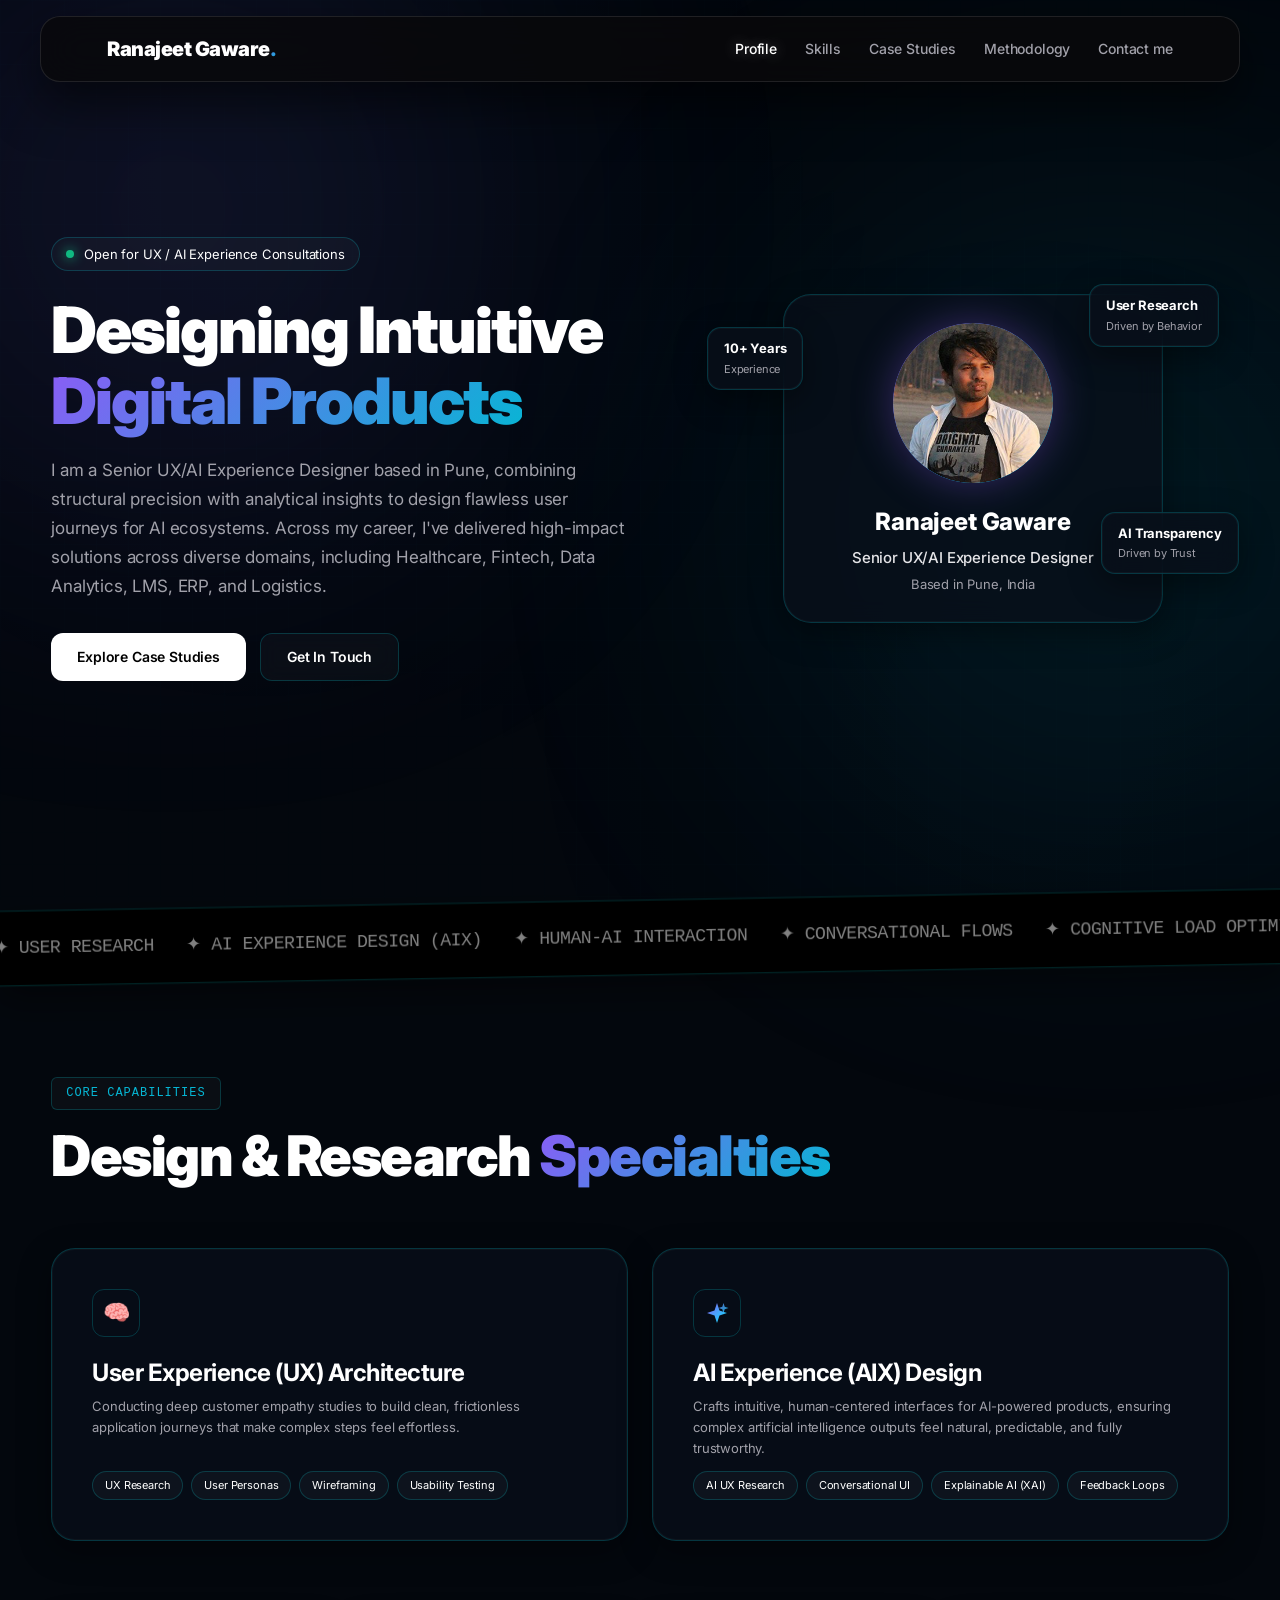
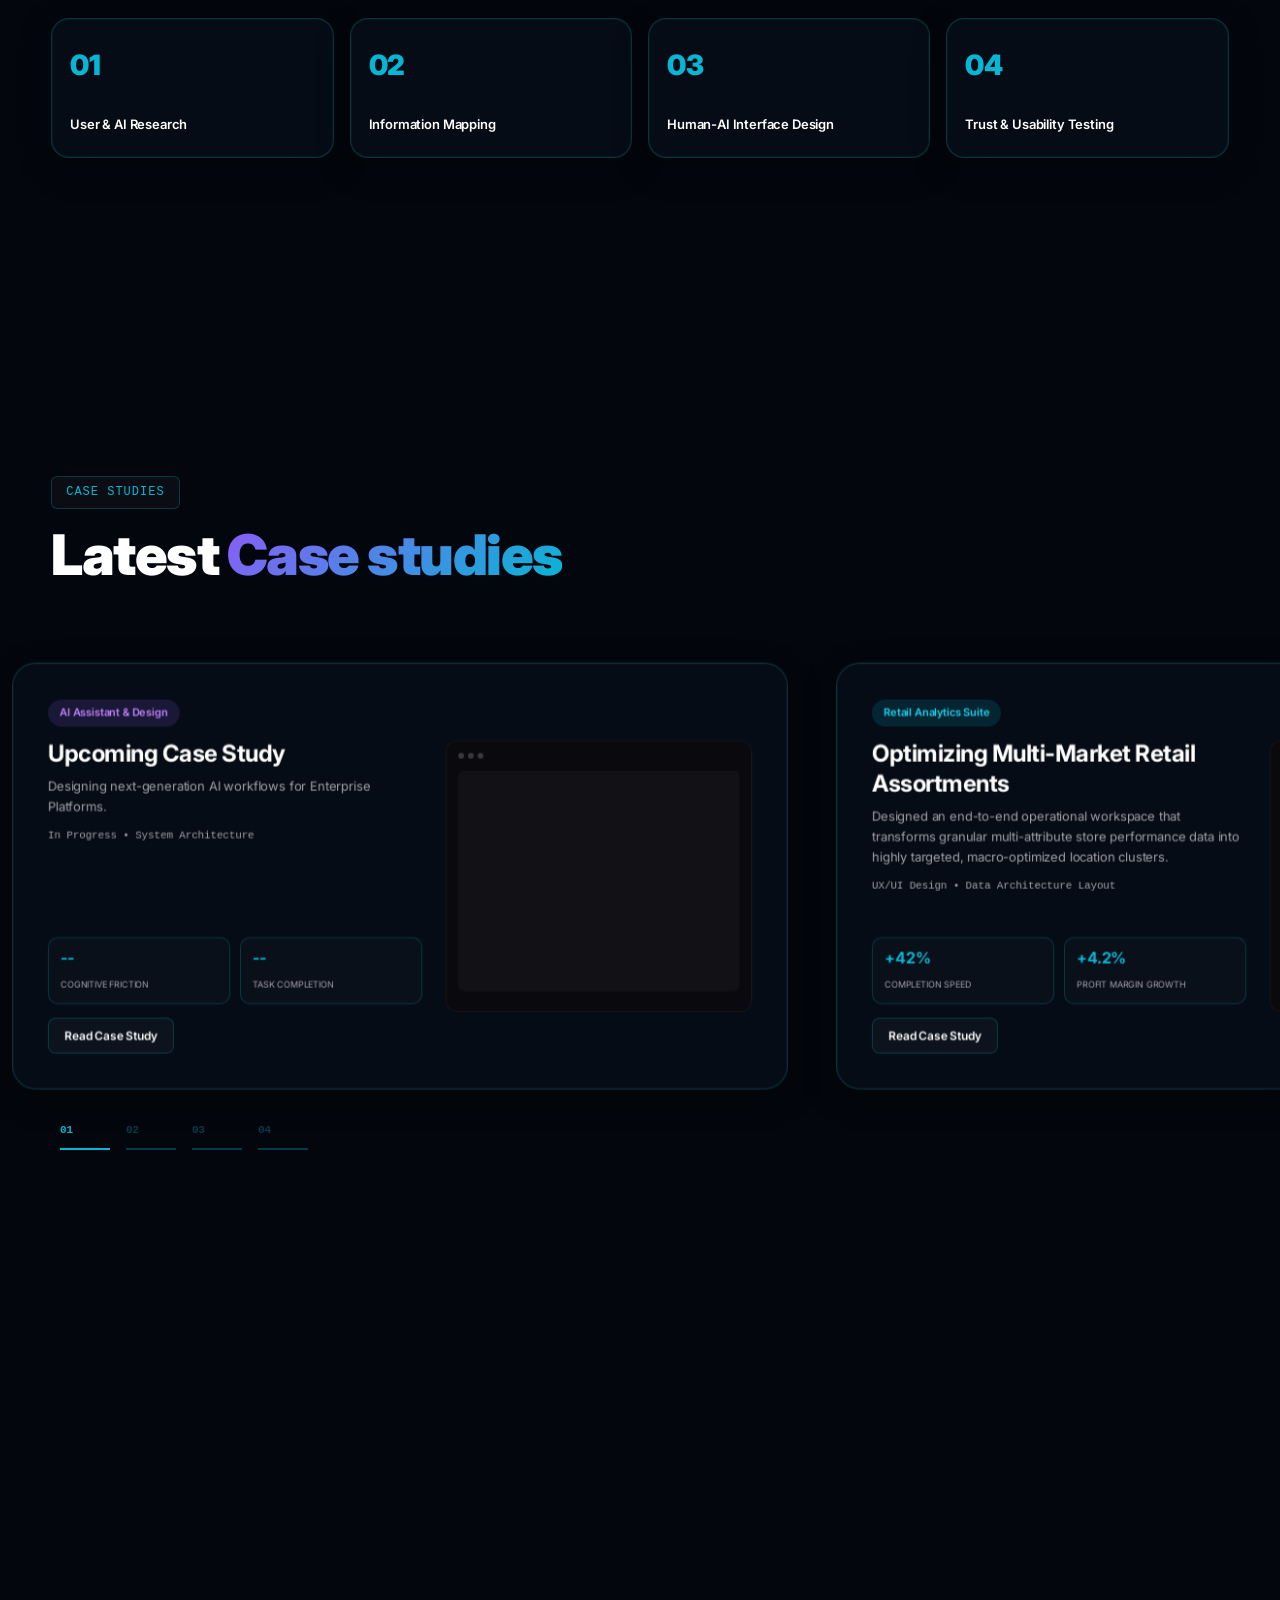
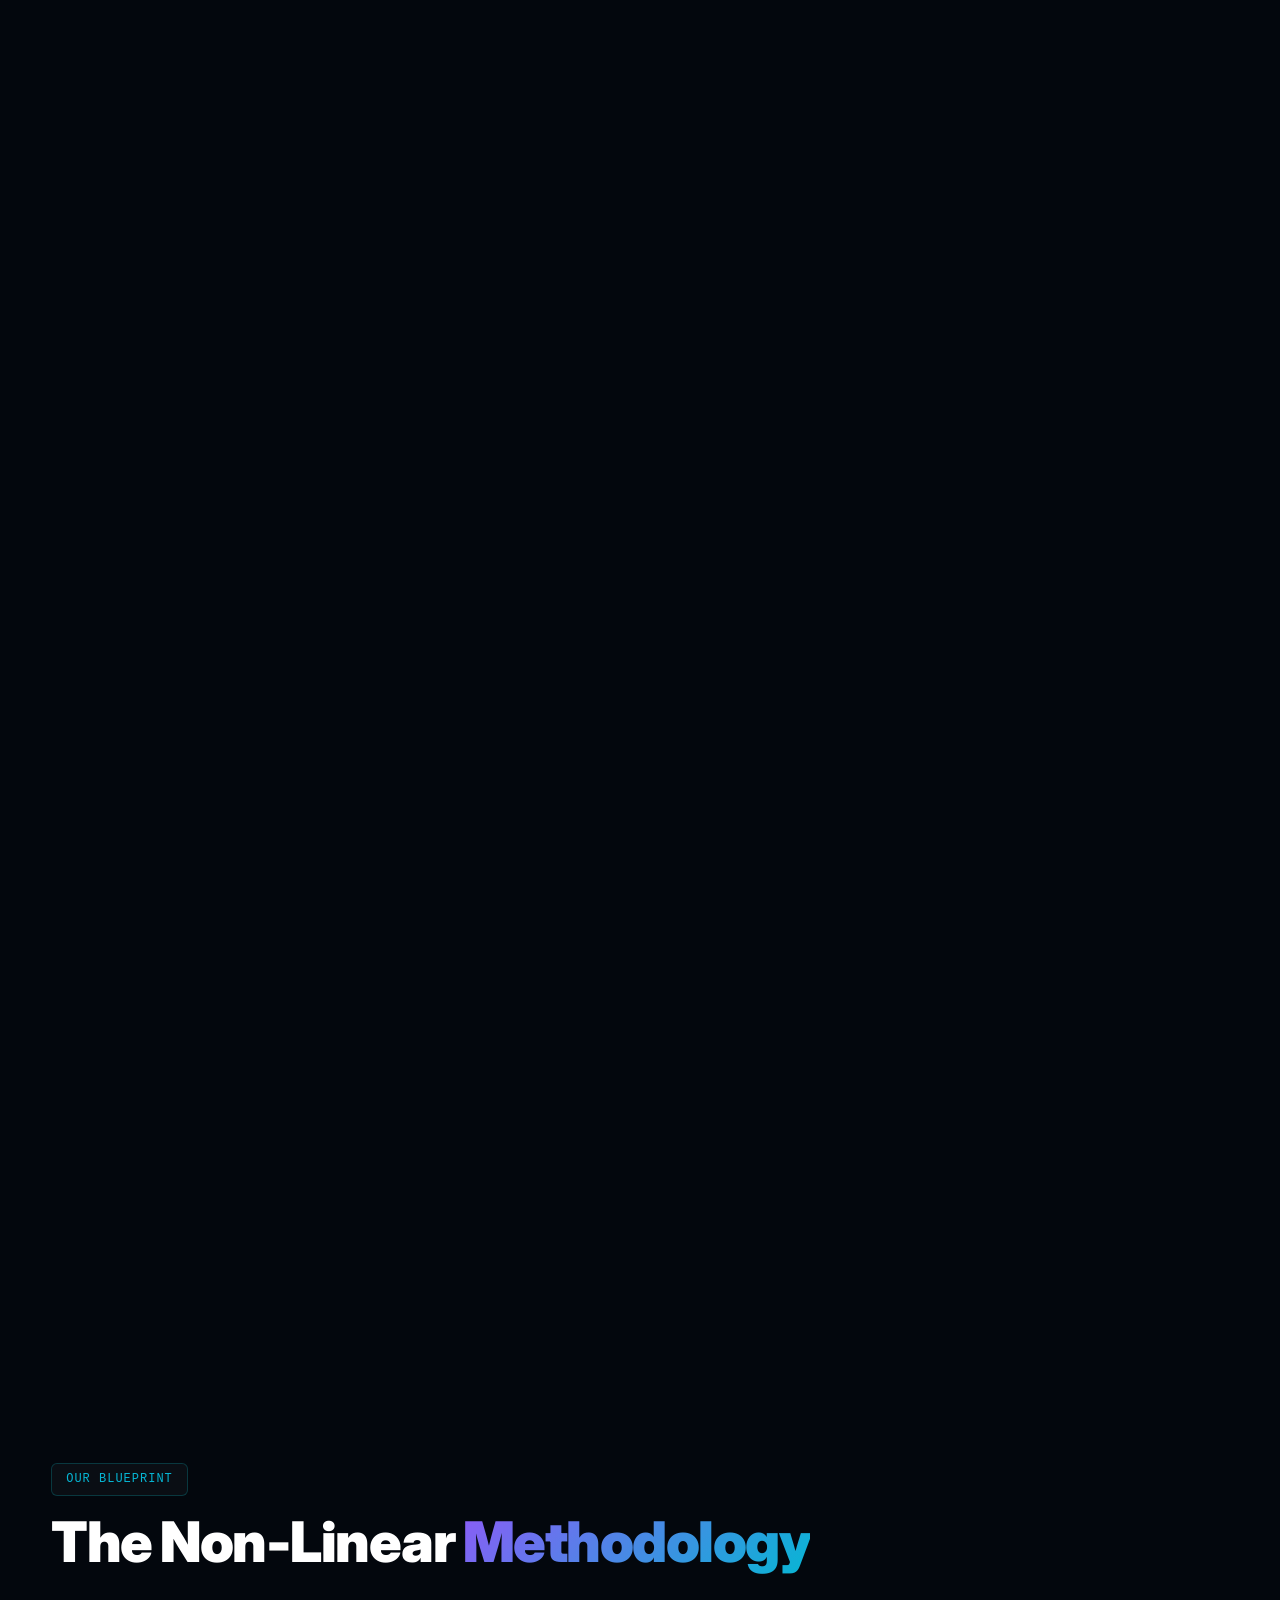
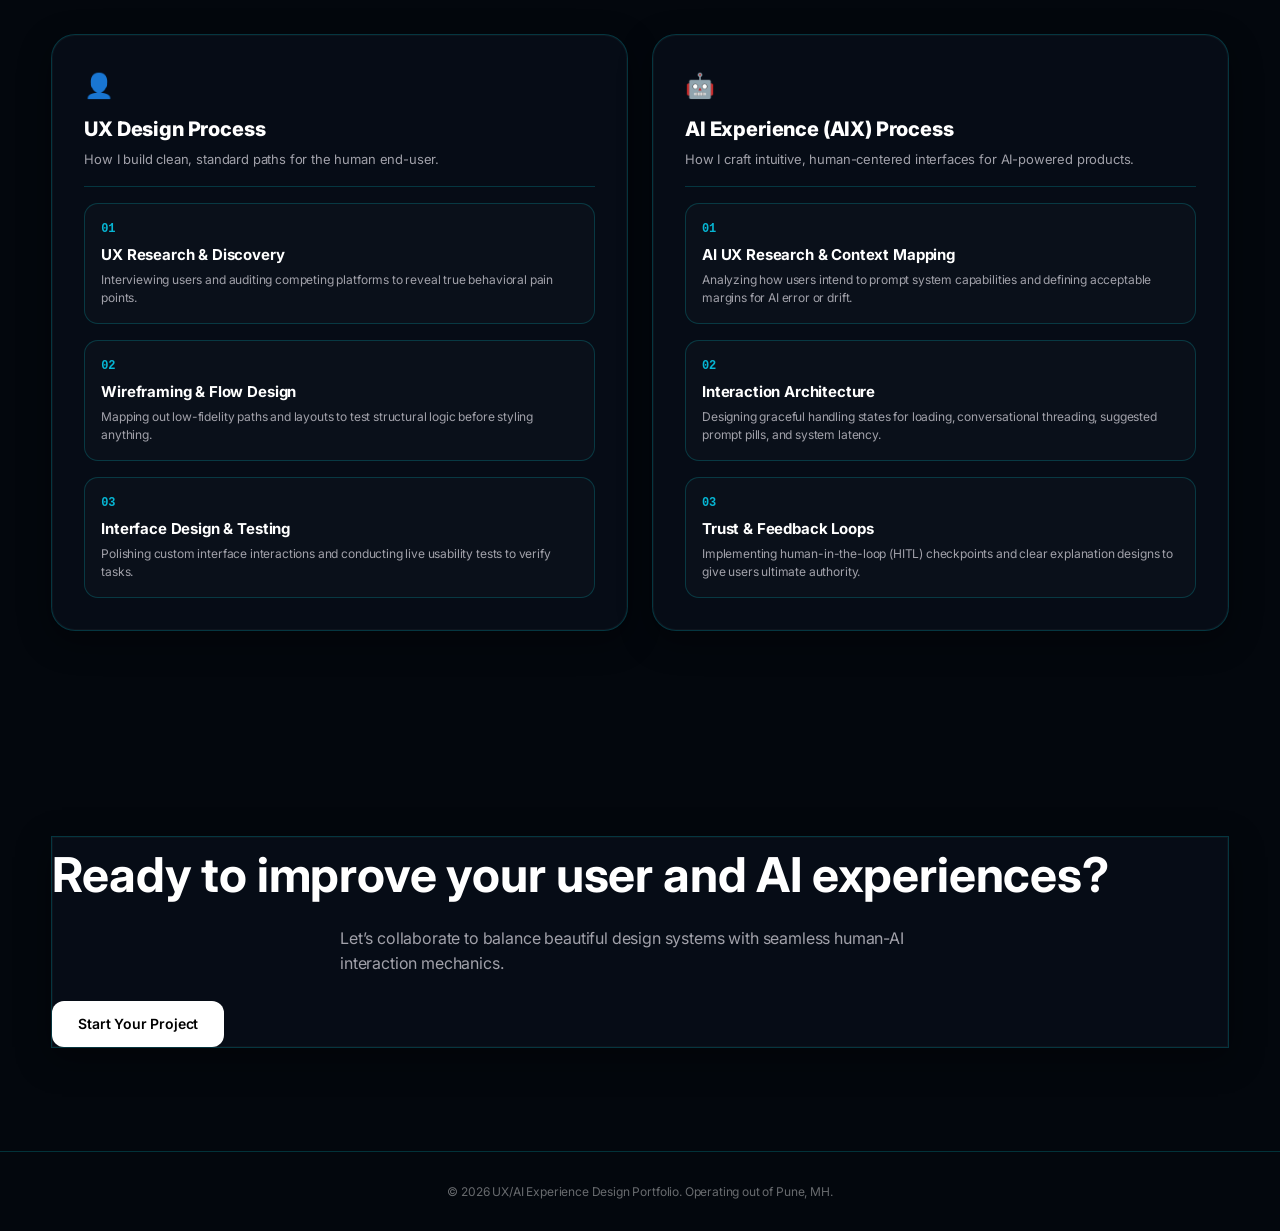
==== commit bcde8112: "Add files via upload" ====
--- a/index.html
+++ b/index.html
@@ -4,116 +4,26 @@
     <meta charset="UTF-8">
     <meta name="viewport" content="width=device-width, initial-scale=1.0">
     <title>UX & AI Experience Designer Portfolio</title>
-    <link rel="stylesheet" href="style.css">
-    <!-- Google Fonts: Inter -->
+    <!-- Google Fonts -->
     <link rel="preconnect" href="https://fonts.googleapis.com">
     <link rel="preconnect" href="https://fonts.gstatic.com" crossorigin>
     <link href="https://fonts.googleapis.com/css2?family=Inter:wght@400;500;600;700;800;900&display=swap" rel="stylesheet">
-    <style>
-        .img1 {
-            width: 100%;
-            height: 100%;
-            object-fit: cover;
-            border-radius: 50%;
-        }
-
-        .img2 {
-            width: 100%;
-            height: 100%;
-            object-fit: cover;
-        }
-
-        /* Base Body Background Styling */
-        body {
-            position: relative;
-            background-color: #03070d;
-        }
-
-        /* 1. Global Page Background Canvas (Waves Animated across entire viewport) */
-        #globalWaveCanvas {
-            position: fixed;
-            top: 0;
-            left: 0;
-            width: 100vw;
-            height: 100vh;
-            pointer-events: none;
-            z-index: 0;
-            opacity: 0.18; /* Softened wave opacity across the whole page */
-        }
-
-        /* 2. Global Page Grid Overlay (Subtle HUD Grid across the entire page background) */
-        body::before {
-            content: "";
-            position: fixed;
-            inset: 0;
-            background-image: 
-                radial-gradient(circle at 20% 20%, rgba(0, 242, 254, 0.08) 0%, transparent 50%),
-                radial-gradient(circle at 80% 80%, rgba(79, 172, 254, 0.06) 0%, transparent 50%),
-                linear-gradient(to right, rgba(0, 242, 254, 0.02) 1px, transparent 1px),
-                linear-gradient(to bottom, rgba(0, 242, 254, 0.02) 1px, transparent 1px);
-            background-size: 100% 100%, 100% 100%, 32px 32px, 32px 32px;
-            pointer-events: none;
-            z-index: 0;
-            opacity: 0.25; /* Reduced grid opacity for a soft background presence */
-        }
-
-        /* Hero Wave Canvas Styling - Scoped overlay inside Hero Section */
-        .hero {
-            position: relative;
-            overflow: hidden;
-        }
-
-        #waveCanvas {
-            position: absolute;
-            top: 0;
-            left: 0;
-            width: 100%;
-            height: 100%;
-            pointer-events: none;
-            z-index: 1;
-            opacity: 0.3; /* Soft opacity for hero interactive wave overlay */
-        }
-
-        /* Ensure content sits above the canvas background layer */
-        header, section, .skills-marquee, footer, button#backToTop {
-            position: relative;
-            z-index: 2;
-        }
-
-        .hero .container {
-            position: relative;
-            z-index: 2;
-        }
-
-        /* Clean Glassmorphism Cards without individual internal grids */
-        .case-card, .expertise-card, .profile-card, .float-card, .feature-box, .cta-card {
-            background: rgba(8, 15, 26, 0.75) !important;
-            backdrop-filter: blur(12px);
-            -webkit-backdrop-filter: blur(12px);
-            border: 1px solid rgba(0, 242, 254, 0.18) !important;
-            box-shadow: 0 10px 32px 0 rgba(0, 0, 0, 0.4), inset 0 0 0 1px rgba(255, 255, 255, 0.03);
-            transition: all 0.3s ease;
-        }
-
-        .case-card:hover, .expertise-card:hover {
-            border-color: rgba(0, 242, 254, 0.45) !important;
-            box-shadow: 0 14px 40px 0 rgba(0, 242, 254, 0.12), inset 0 0 0 1px rgba(0, 242, 254, 0.25);
-        }
-    </style>
+    <!-- Custom CSS -->
+    <link rel="stylesheet" href="style.css">
 </head>
 <body>
 
-    <!-- FULL-PAGE SUBTLE WAVE BACKGROUND CANVAS -->
+    <!-- Full-Page Background Wave Canvas -->
     <canvas id="globalWaveCanvas"></canvas>
 
-    <!-- 1. SCROLL PROGRESS BAR -->
+    <!-- Scroll Progress Bar -->
     <div id="scroll-progress"></div>
 
-    <!-- 2. FLOATING GLOW CANVAS OBJECTS -->
+    <!-- Floating Background Glows -->
     <div class="glow one"></div>
     <div class="glow two"></div>
 
-    <!-- 3. NAVIGATION HEADER -->
+    <!-- Navigation Header -->
     <header>
         <div class="container">
             <nav>
@@ -134,7 +44,7 @@
         </div>
     </header>
 
-    <!-- 4. HERO SECTION (Personalized Profile with Interactive Wave Background) -->
+    <!-- Hero Section -->
     <section id="hero" class="hero">
         <canvas id="waveCanvas"></canvas>
         <div class="container">
@@ -151,26 +61,28 @@
                         <a href="#cta" class="btn btn-secondary">Get In Touch</a>
                     </div>
                 </div>
+
                 <div class="hero-right">
                     <div class="profile-card">
-                        <div class="avatar"><img src="pf.jpg" alt="Ranajeet Gaware Profile" class="img1"></div>
+                        <div class="avatar">
+                            <img src="pf.jpg" alt="Ranajeet Gaware Profile" class="profile-img">
+                        </div>
                         <div class="profile-name">
                             <h2 class="profile-title">Ranajeet Gaware</h2>
-                            <h3 style="font-weight:500;">Senior UX/AI Experience Designer</h3>
+                            <h3 class="profile-subtitle">Senior UX/AI Experience Designer</h3>
                             <p class="profile-role">Based in Pune, India</p>
                         </div>
                     </div>
                     <div class="float-card float-one">
-                      
-                            <h4>10+ Years</h4>
+                        <h4>10+ Years</h4>
                         <p>Experience</p>
                     </div>
                     <div class="float-card float-two">
                         <h4>AI Transparency</h4>
                         <p>Driven by Trust</p>
                     </div>
-                     <div class="float-card float-three" style="margin-left: 382px; margin-top: 29px;">
-                         <h4>User Research</h4>
+                    <div class="float-card float-three">
+                        <h4>User Research</h4>
                         <p>Driven by Behavior</p>
                     </div>  
                 </div>
@@ -178,7 +90,7 @@
         </div>
     </section>
 
-    <!-- 5. SKILLS MARQUEE -->
+    <!-- Skills Marquee -->
     <div class="skills-marquee">
         <div class="marquee">
             <div class="marquee-content">
@@ -194,7 +106,7 @@
         </div>
     </div>
 
-    <!-- 6. CORE SYSTEMS OF EXECUTION -->
+    <!-- Core Capabilities Section -->
     <section id="expertise" class="expertise">
         <div class="container">
             <div class="section-header">
@@ -203,7 +115,7 @@
             </div>
             
             <div class="expertise-grid">
-                <!-- Card 1: UX Focus -->
+                <!-- UX Card -->
                 <div class="expertise-card ux-card">
                     <div>
                         <div class="card-icon">🧠</div>
@@ -218,25 +130,21 @@
                     </div>
                 </div>
 
-                <!-- Card 2: AI Experience Focus -->
+                <!-- AIX Card -->
                 <div class="expertise-card aix-card">
                     <div>
                         <div class="card-icon">
-                     <svg width="24" height="24" viewBox="0 0 24 24" fill="none" xmlns="http://www.w3.org/2000/svg">
-  <defs>
-    <linearGradient id="ai-sparkle-gradient" x1="2" y1="2" x2="23.5" y2="22" gradientUnits="userSpaceOnUse">
-      <stop offset="0%" stop-color="#8B5CF6" />
-      <stop offset="100%" stop-color="#00F0FF" />
-    </linearGradient>
-  </defs>
-  
-  <!-- Primary Sparkle -->
-  <path d="M12 2L14.5 9.5L22 12L14.5 14.5L12 22L9.5 14.5L2 12L9.5 9.5L12 2Z" fill="url(#ai-sparkle-gradient)"/>
-  
-  <!-- Secondary Accent Sparkle -->
-  <path d="M18.5 2L19.7 5.8L23.5 7L19.7 8.2L18.5 12L17.3 8.2L13.5 7L17.3 5.8L18.5 2Z" fill="url(#ai-sparkle-gradient)" opacity="0.8"/>
-</svg>
-</div>
+                            <svg width="24" height="24" viewBox="0 0 24 24" fill="none" xmlns="http://www.w3.org/2000/svg">
+                                <defs>
+                                    <linearGradient id="ai-sparkle-gradient" x1="2" y1="2" x2="23.5" y2="22" gradientUnits="userSpaceOnUse">
+                                        <stop offset="0%" stop-color="#8B5CF6" />
+                                        <stop offset="100%" stop-color="#00F0FF" />
+                                    </linearGradient>
+                                </defs>
+                                <path d="M12 2L14.5 9.5L22 12L14.5 14.5L12 22L9.5 14.5L2 12L9.5 9.5L12 2Z" fill="url(#ai-sparkle-gradient)"/>
+                                <path d="M18.5 2L19.7 5.8L23.5 7L19.7 8.2L18.5 12L17.3 8.2L13.5 7L17.3 5.8L18.5 2Z" fill="url(#ai-sparkle-gradient)" opacity="0.8"/>
+                            </svg>
+                        </div>
                         <h3 class="card-title">AI Experience (AIX) Design</h3>
                         <p class="card-text">Crafts intuitive, human-centered interfaces for AI-powered products, ensuring complex artificial intelligence outputs feel natural, predictable, and fully trustworthy.</p>
                     </div>
@@ -249,7 +157,7 @@
                 </div>
             </div>
 
-            <!-- Quantitative Skill Validation Grid Below -->
+            <!-- Stats Grid -->
             <div class="feature-stats">
                 <div class="feature-box fb-1">
                     <div class="feature-number">01</div>
@@ -271,7 +179,7 @@
         </div>
     </section>
 
-    <!-- Home Page Case Studies Section -->
+    <!-- Case Studies Section -->
     <section class="scroll-carousel-section car_bg">
         <div class="carousel-sticky-wrapper">
             <div class="container">
@@ -281,18 +189,17 @@
                 </div>
             </div>
 
-            <!-- Horizontal Carousel Track Container -->
             <div class="carousel-track-container" id="carouselContainer">
-              <div class="carousel-track" id="caseStudiesTrack">
+                <div class="carousel-track" id="caseStudiesTrack">
                     
                     <!-- Card 1 -->
-                   <div class="case-card" data-index="1">
+                    <div class="case-card" data-index="1">
                         <div class="card-left">
                             <div>
                                 <span class="card-tag tag-purple">AI Assistant & Design</span>
-                                <h3 class="card-title">Upcoming</h3>
-                                <p class="card-text">Lorem Ipsum</p>
-                                <div class="card-meta">Lorem Ipsum</div>
+                                <h3 class="card-title">Upcoming Case Study</h3>
+                                <p class="card-text">Designing next-generation AI workflows for Enterprise Platforms.</p>
+                                <div class="card-meta">In Progress • System Architecture</div>
                             </div>
                             <div class="card-bottom-content">
                                 <div class="card-metrics">
@@ -317,11 +224,8 @@
                         </div>
                     </div>
 
-
                     <!-- Card 2 -->
-
-  <a href="cccc_copy.html" style="text-decoration: none;">
-                    <div class="case-card" data-index="2" >
+                    <div class="case-card" data-index="2">
                         <div class="card-left">
                             <div>
                                 <span class="card-tag tag-blue">Retail Analytics Suite</span>
@@ -337,44 +241,38 @@
                                     </div>
                                     <div class="metric-box">
                                         <span class="m-val">+4.2%</span>
-                                        <span class="m-lbl">PROFIT MARGIN GROW</span>
+                                        <span class="m-lbl">Profit Margin Growth</span>
                                     </div>
                                 </div>
-                                <a href="#" class="btn-case">Read Case Study</a>
-                            </div>
-                        </div>
-                    <a href="cccc_copy.html" style="text-decoration: none;">   <div class="card-right">
+                                <a href="cccc_copy.html" class="btn-case">Read Case Study</a>
+                            </div>
+                        </div>
+                        <div class="card-right">
                             <div class="wireframe-mockup layout-top">
                                 <div class="wf-header"><span class="dot"></span><span class="dot"></span><span class="dot"></span></div>
-                                <div class="wf-main-block"><img src="CS11.png" alt="Case Study Preview" class="img2"></div>
-                            </div></a> 
-                        </div>
-                    </div>
-                    </a>
-
-
-
-
-
-                   
+                                <div class="wf-main-block"><img src="CS11.png" alt="Case Study Preview" class="card-preview-img"></div>
+                            </div>
+                        </div>
+                    </div>
+
                     <!-- Card 3 -->
                     <div class="case-card" data-index="3">
                         <div class="card-left">
                             <div>
-                                <span class="card-tag tag-blue">AI Assistant & Design</span>
-                                <h3 class="card-title">Upcoming</h3>
-                                <p class="card-text">Lorem Ipsum</p>
-                                <div class="card-meta">Lorem Ipsum</div>
+                                <span class="card-tag tag-blue">Fintech & Data</span>
+                                <h3 class="card-title">Automated Risk Dashboard</h3>
+                                <p class="card-text">Streamlining multi-currency transaction risk evaluation for institutional investors.</p>
+                                <div class="card-meta">Fintech • Analytics</div>
                             </div>
                             <div class="card-bottom-content">
                                 <div class="card-metrics">
                                     <div class="metric-box">
-                                        <span class="m-val">--</span>
-                                        <span class="m-lbl">Cognitive Friction</span>
-                                    </div>
-                                    <div class="metric-box">
-                                        <span class="m-val">--</span>
-                                        <span class="m-lbl">Task Completion</span>
+                                        <span class="m-val">-35%</span>
+                                        <span class="m-lbl">Review Time</span>
+                                    </div>
+                                    <div class="metric-box">
+                                        <span class="m-val">99.4%</span>
+                                        <span class="m-lbl">Accuracy</span>
                                     </div>
                                 </div>
                                 <a href="#" class="btn-case">Read Case Study</a>
@@ -393,20 +291,20 @@
                     <div class="case-card" data-index="4">
                         <div class="card-left">
                             <div>
-                                <span class="card-tag tag-blue">AI Assistant & Design</span>
-                                <h3 class="card-title">Upcoming</h3>
-                                <p class="card-text">Lorem Ipsum</p>
-                                <div class="card-meta">Lorem Ipsum</div>
+                                <span class="card-tag tag-purple">Logistics & Supply Chain</span>
+                                <h3 class="card-title">Smart Fleet Routing Concept</h3>
+                                <p class="card-text">Intelligent predictive dispatch navigation for regional logistics providers.</p>
+                                <div class="card-meta">Logistics • Mobile Application</div>
                             </div>
                             <div class="card-bottom-content">
                                 <div class="card-metrics">
                                     <div class="metric-box">
-                                        <span class="m-val">--</span>
-                                        <span class="m-lbl">Cognitive Friction</span>
-                                    </div>
-                                    <div class="metric-box">
-                                        <span class="m-val">--</span>
-                                        <span class="m-lbl">Task Completion</span>
+                                        <span class="m-val">18%</span>
+                                        <span class="m-lbl">Fuel Savings</span>
+                                    </div>
+                                    <div class="metric-box">
+                                        <span class="m-val">4.9/5</span>
+                                        <span class="m-lbl">Driver CSAT</span>
                                     </div>
                                 </div>
                                 <a href="#" class="btn-case">Read Case Study</a>
@@ -421,25 +319,18 @@
                         </div>
                     </div>
 
-                    <!-- Card 5: Final Call-To-Action Card -->
+                    <!-- Card 5 (CTA Card) -->
                     <div class="case-card cta-card" data-index="5">
                         <div class="cta-card-content">
-                            <div class="cta-icon-wrapper">
-                                <div class="cta-circles">
-                                    <div class="circle c1"></div>
-                                    <div class="circle c2"></div>
-                                </div>
-                            </div>
-                            <h3 class="cta-title" sty>Looking for more detailed breakdowns?</h3>
+                            <h3 class="cta-title">Looking for more detailed breakdowns?</h3>
                             <p class="cta-desc">Explore our complete collection of end-to-end design frameworks, code implementations, and systems architecture metrics.</p>
-                            <a href="cccc_copy.html" class="btn-case-more">Check more Case studies</a>
-                        </div>
-                    </div>
-
-                </div>
-            </div>
-
-            <!-- Dynamic Step Indicators -->
+                            <a href="cccc_copy.html" class="btn-case-more">Check More Case Studies</a>
+                        </div>
+                    </div>
+
+                </div>
+            </div>
+
             <div class="carousel-indicators-container">
                 <div class="indicator-step active" data-step="1"><span class="step-num">01</span><span class="step-line"></span></div>
                 <div class="indicator-step" data-step="2"><span class="step-num">02</span><span class="step-line"></span></div>
@@ -449,7 +340,7 @@
         </div>
     </section>
 
-    <!-- 8. STRATEGY PROCESS LAB -->
+    <!-- Strategy Methodology Section -->
     <section id="process" class="process">
         <div class="container">
             <div class="section-header">
@@ -458,7 +349,7 @@
             </div>
 
             <div class="process-grid-split">
-                <!-- Track A: UX Design Process Column -->
+                <!-- Track A: UX -->
                 <div class="process-track-column">
                     <div class="track-header">
                         <span class="track-icon">👤</span>
@@ -483,7 +374,7 @@
                     </div>
                 </div>
 
-                <!-- Track B: AI Experience (AIX) Process Column -->
+                <!-- Track B: AIX -->
                 <div class="process-track-column">
                     <div class="track-header">
                         <span class="track-icon">🤖</span>
@@ -511,7 +402,7 @@
         </div>
     </section>
 
-    <!-- 9. CALL TO ACTION -->
+    <!-- CTA Section -->
     <section id="cta" class="cta">
         <div class="container">
             <div class="cta-card">
@@ -526,7 +417,7 @@
         </div>
     </section>
 
-    <!-- 10. FOOTER -->
+    <!-- Footer -->
     <footer class="footer">
         <div class="container">
             <div class="footer-bottom">
@@ -537,314 +428,41 @@
 
     <button id="backToTop" aria-label="Back to top">↑</button>
 
+    <!-- External Script Reference -->
+    <script src="script.js"></script>
+
+    <!-- Navigation JS Handler -->
     <script>
-    document.addEventListener('DOMContentLoaded', () => {
-        // Mobile Navigation Toggle
-        const navToggle = document.getElementById('navToggle');
-        const navMenu = document.getElementById('navMenu');
-
-        if (navToggle && navMenu) {
-            navToggle.addEventListener('click', () => {
-                navToggle.classList.toggle('active');
-                navMenu.classList.toggle('active');
-            });
-
-            navMenu.querySelectorAll('a').forEach(link => {
-                link.addEventListener('click', () => {
-                    navToggle.classList.remove('active');
-                    navMenu.classList.remove('active');
+        document.addEventListener('DOMContentLoaded', () => {
+            const navToggle = document.getElementById('navToggle');
+            const navMenu = document.getElementById('navMenu');
+            const navLinks = document.querySelectorAll('#navMenu a');
+
+            if (navToggle && navMenu) {
+                // Toggle mobile menu open/close
+                navToggle.addEventListener('click', (e) => {
+                    e.stopPropagation();
+                    navToggle.classList.toggle('active');
+                    navMenu.classList.toggle('active');
                 });
-            });
-        }
-
-        // Scroll Progress Bar & Back to Top
-        const progressBar = document.getElementById('scroll-progress');
-        const backToTopBtn = document.getElementById('backToTop');
-
-        window.addEventListener('scroll', () => {
-            const winScroll = document.documentElement.scrollTop || document.body.scrollTop;
-            const height = document.documentElement.scrollHeight - document.documentElement.clientHeight;
-            const scrolled = (winScroll / height) * 100;
-            
-            if (progressBar) {
-                progressBar.style.width = scrolled + '%';
-            }
-
-            if (backToTopBtn) {
-                if (winScroll > 300) {
-                    backToTopBtn.style.opacity = '1';
-                    backToTopBtn.style.pointerEvents = 'auto';
-                } else {
-                    backToTopBtn.style.opacity = '0';
-                    backToTopBtn.style.pointerEvents = 'none';
-                }
+
+                // Close menu when a navigation link is clicked
+                navLinks.forEach(link => {
+                    link.addEventListener('click', () => {
+                        navToggle.classList.remove('active');
+                        navMenu.classList.remove('active');
+                    });
+                });
+
+                // Close menu when clicking outside
+                document.addEventListener('click', (e) => {
+                    if (!navMenu.contains(e.target) && !navToggle.contains(e.target)) {
+                        navToggle.classList.remove('active');
+                        navMenu.classList.remove('active');
+                    }
+                });
             }
         });
-
-        if (backToTopBtn) {
-            backToTopBtn.addEventListener('click', () => {
-                window.scrollTo({ top: 0, behavior: 'smooth' });
-            });
-        }
-
-        // Global Subtle Background Wave Canvas Logic
-        const globalCanvas = document.getElementById('globalWaveCanvas');
-        if (globalCanvas) {
-            const gCtx = globalCanvas.getContext('2d');
-
-            function resizeGlobalCanvas() {
-                globalCanvas.width = window.innerWidth;
-                globalCanvas.height = window.innerHeight;
-            }
-
-            window.addEventListener('resize', resizeGlobalCanvas);
-            resizeGlobalCanvas();
-
-            const globalWaves = [
-                { yOffset: 0.2, length: 0.002, amplitude: 50, frequency: 0.01, color: 'rgba(79, 172, 254, 0.4)', speed: 0.003 },
-                { yOffset: 0.5, length: 0.0025, amplitude: 40, frequency: 0.015, color: 'rgba(0, 242, 254, 0.5)', speed: 0.005 },
-                { yOffset: 0.8, length: 0.002, amplitude: 45, frequency: 0.012, color: 'rgba(139, 92, 246, 0.35)', speed: 0.004 }
-            ];
-
-            let globalTime = 0;
-
-            function animateGlobalWaves() {
-                gCtx.clearRect(0, 0, globalCanvas.width, globalCanvas.height);
-
-                globalWaves.forEach((wave) => {
-                    gCtx.beginPath();
-                    gCtx.strokeStyle = wave.color;
-                    gCtx.lineWidth = 1;
-
-                    for (let x = 0; x < globalCanvas.width; x += 10) {
-                        let y = (globalCanvas.height * wave.yOffset) + 
-                                Math.sin(x * wave.length + globalTime * wave.speed) * wave.amplitude + 
-                                Math.cos(x * wave.frequency + globalTime) * 12;
-
-                        if (x === 0) {
-                            gCtx.moveTo(x, y);
-                        } else {
-                            gCtx.lineTo(x, y);
-                        }
-                    }
-                    gCtx.stroke();
-                });
-
-                globalTime += 0.02;
-                requestAnimationFrame(animateGlobalWaves);
-            }
-
-            animateGlobalWaves();
-        }
-
-        // Hero Wave Canvas & Mouse Interaction Logic
-        const canvas = document.getElementById('waveCanvas');
-        if (canvas) {
-            const ctx = canvas.getContext('2d');
-
-            function resizeCanvas() {
-                canvas.width = canvas.parentElement.offsetWidth;
-                canvas.height = canvas.parentElement.offsetHeight;
-            }
-
-            window.addEventListener('resize', resizeCanvas);
-            resizeCanvas();
-
-            const mouse = {
-                x: canvas.width / 2,
-                y: canvas.height / 2,
-                targetX: canvas.width / 2,
-                targetY: canvas.height / 2
-            };
-
-            window.addEventListener('mousemove', (e) => {
-                const rect = canvas.getBoundingClientRect();
-                mouse.targetX = e.clientX - rect.left;
-                mouse.targetY = e.clientY - rect.top;
-            });
-
-            const waves = [
-                { yOffset: 0.5, length: 0.003, amplitude: 40, frequency: 0.02, color: 'rgba(79, 172, 254, 0.15)', speed: 0.01 },
-                { yOffset: 0.55, length: 0.005, amplitude: 30, frequency: 0.03, color: 'rgba(0, 242, 254, 0.2)', speed: 0.015 },
-                { yOffset: 0.6, length: 0.002, amplitude: 50, frequency: 0.015, color: 'rgba(79, 172, 254, 0.08)', speed: 0.008 }
-            ];
-
-            let time = 0;
-
-            function animateWaves() {
-                mouse.x += (mouse.targetX - mouse.x) * 0.05;
-                mouse.y += (mouse.targetY - mouse.y) * 0.05;
-
-                ctx.clearRect(0, 0, canvas.width, canvas.height);
-
-                waves.forEach((wave) => {
-                    ctx.beginPath();
-                    ctx.strokeStyle = wave.color;
-                    ctx.lineWidth = 1.5;
-
-                    for (let x = 0; x < canvas.width; x += 5) {
-                        let distX = x - mouse.x;
-                        let distY = (canvas.height * wave.yOffset) - mouse.y;
-                        let distance = Math.sqrt(distX * distX + distY * distY);
-                        
-                        let mouseEffect = 0;
-                        if (distance < 250) {
-                            mouseEffect = (1 - distance / 250) * 30 * Math.sin(time * 2);
-                        }
-
-                        let y = (canvas.height * wave.yOffset) + 
-                                Math.sin(x * wave.length + time * wave.speed) * wave.amplitude + 
-                                Math.cos(x * wave.frequency + time) * 10 + 
-                                (mouse.y - canvas.height * wave.yOffset) * (1 / (distance * 0.05 + 1)) * 0.2;
-
-                        if (x === 0) {
-                            ctx.moveTo(x, y);
-                        } else {
-                            ctx.lineTo(x, y);
-                        }
-                    }
-                    ctx.stroke();
-                });
-
-                time += 0.05;
-                requestAnimationFrame(animateWaves);
-            }
-
-            animateWaves();
-        }
-
-        // Case Studies Scroll Carousel Logic
-        const section = document.querySelector('.scroll-carousel-section');
-        const container = document.getElementById('carouselContainer');
-        const track = document.getElementById('caseStudiesTrack');
-        const indicators = document.querySelectorAll('.indicator-step');
-        
-        if (!section || !track || !container) return;
-
-        let isVisible = false;
-        let currentTranslate = 0;
-        
-        let isDragging = false;
-        let startX = 0;
-        let prevTranslate = 0;
-
-        const sectionObserver = new IntersectionObserver((entries) => {
-            entries.forEach(entry => { isVisible = entry.isIntersecting; });
-        }, { threshold: 0.01 });
-        sectionObserver.observe(section);
-
-        const getMaxMove = () => {
-            return track.scrollWidth - window.innerWidth + parseFloat(getComputedStyle(container).paddingLeft || 40);
-        };
-
-        const updateActiveStates = () => {
-            const cards = document.querySelectorAll('.case-card');
-            const viewportCenter = window.innerWidth / 2;
-            let closestCardIndex = 1;
-            let smallestDistance = Infinity;
-
-            cards.forEach((card) => {
-                const rect = card.getBoundingClientRect();
-                const cardCenter = rect.left + (rect.width / 2);
-                const distanceFromCenter = Math.abs(viewportCenter - cardCenter);
-
-                if (distanceFromCenter < smallestDistance) {
-                    smallestDistance = distanceFromCenter;
-                    closestCardIndex = parseInt(card.getAttribute('data-index'));
-                }
-            });
-
-            cards.forEach((card) => {
-                if (parseInt(card.getAttribute('data-index')) === closestCardIndex) {
-                    card.classList.add('active-card');
-                } else {
-                    card.classList.remove('active-card');
-                }
-            });
-
-            const activeIndicatorNum = Math.min(4, closestCardIndex);
-            indicators.forEach((indicator) => {
-                const stepNum = parseInt(indicator.getAttribute('data-step'));
-                if (stepNum === activeIndicatorNum) {
-                    indicator.classList.add('active');
-                } else {
-                    indicator.classList.remove('active');
-                }
-            });
-        };
-
-        window.addEventListener('scroll', () => {
-            if (!isVisible || isDragging || window.innerWidth <= 968) return;
-
-            const sectionTop = section.offsetTop;
-            const sectionHeight = section.offsetHeight;
-            const windowHeight = window.innerHeight;
-            const scrollPosition = window.scrollY;
-
-            const scrollRange = sectionHeight - windowHeight;
-            const relativeScroll = scrollPosition - sectionTop;
-            
-            let progress = relativeScroll / scrollRange;
-            progress = Math.max(0, Math.min(1, progress));
-
-            currentTranslate = -(progress * getMaxMove());
-            track.style.transform = `translateX(${currentTranslate}px)`;
-            
-            updateActiveStates();
-        });
-
-        const dragStart = (e) => {
-            if (window.innerWidth <= 968) return;
-            isDragging = true;
-            startX = (e.type === 'touchstart') ? e.touches[0].clientX : e.clientX;
-            prevTranslate = currentTranslate;
-            track.style.transition = 'none';
-        };
-
-        const dragMove = (e) => {
-            if (!isDragging) return;
-            const currentX = (e.type === 'touchmove') ? e.touches[0].clientX : e.clientX;
-            const currentMovedDistance = currentX - startX;
-            
-            currentTranslate = prevTranslate + currentMovedDistance;
-            
-            const maxMove = -getMaxMove();
-            if (currentTranslate > 0) currentTranslate = 0;
-            if (currentTranslate < maxMove) currentTranslate = maxMove;
-
-            track.style.transform = `translateX(${currentTranslate}px)`;
-            updateActiveStates();
-        };
-
-        const dragEnd = () => {
-            if (!isDragging) return;
-            isDragging = false;
-            track.style.transition = 'transform 0.4s cubic-bezier(0.25, 1, 0.5, 1)';
-            
-            if (isVisible) {
-                const maxMove = getMaxMove();
-                const progress = Math.abs(currentTranslate) / maxMove;
-                const sectionTop = section.offsetTop;
-                const scrollRange = section.offsetHeight - window.innerHeight;
-                
-                window.scrollTo({
-                    top: sectionTop + (progress * scrollRange),
-                    behavior: 'auto'
-                });
-            }
-        };
-
-        container.addEventListener('mousedown', dragStart);
-        container.addEventListener('mousemove', dragMove);
-        window.addEventListener('mouseup', dragEnd);
-        container.addEventListener('mouseleave', dragEnd);
-
-        container.addEventListener('touchstart', dragStart, { passive: true });
-        container.addEventListener('touchmove', dragMove, { passive: true });
-        window.addEventListener('touchend', dragEnd);
-        
-        setTimeout(() => updateActiveStates(), 100);
-    });
     </script>
 </body>
 </html>
--- a/style.css
+++ b/style.css
@@ -10,15 +10,18 @@
 
 html {
     scroll-behavior: smooth;
+    overflow-x: hidden;
 }
 
 body {
-    font-family: "Inter", sans-serif;
-    background: #030303;
+    font-family: "Inter", -apple-system, BlinkMacSystemFont, sans-serif;
+    background: #03070d;
     color: #fff;
     overflow-x: hidden;
     line-height: 1.6;
     letter-spacing: -0.01em;
+    position: relative;
+    width: 100%;
 }
 
 img {
@@ -28,14 +31,15 @@
 }
 
 /*==================================================
-2. VARIABLES
+2. VARIABLES & THEME
 ==================================================*/
 
 :root {
-    --bg: #030303;
+    --bg: #03070d;
     --surface: #09090b;
-    --card: #121217;
-    --border: rgba(255, 255, 255, .06);
+    --card: rgba(8, 15, 26, 0.75);
+    --border: rgba(0, 242, 254, 0.18);
+    --border-hover: rgba(0, 242, 254, 0.45);
     --text: #ffffff;
     --muted: #a1a1aa;
     --purple: #8b5cf6;
@@ -46,15 +50,15 @@
 }
 
 /*==================================================
-3. SCROLLBAR
+3. CUSTOM SCROLLBAR
 ==================================================*/
 
 ::-webkit-scrollbar {
-    width: 5px;
+    width: 6px;
 }
 
 ::-webkit-scrollbar-track {
-    background: #030303;
+    background: #03070d;
 }
 
 ::-webkit-scrollbar-thumb {
@@ -67,30 +71,33 @@
 }
 
 /*==================================================
-4. DYNAMIC BACKGROUNDS & GLOWS
-==================================================*/
+4. DYNAMIC BACKGROUNDS & CANVASES
+==================================================*/
+
+#globalWaveCanvas {
+    position: fixed;
+    top: 0;
+    left: 0;
+    width: 100%;
+    height: 100vh;
+    pointer-events: none;
+    z-index: 0;
+    opacity: 0.18;
+}
 
 body::before {
     content: "";
     position: fixed;
     inset: 0;
-    background:
-        radial-gradient(circle at 80% 20%, rgba(6, 182, 212, .08), transparent 40%),
-        radial-gradient(circle at 15% 80%, rgba(139, 92, 246, .08), transparent 40%),
-        #030303;
-    z-index: -3;
-}
-
-body::after {
-    content: "";
-    position: fixed;
-    inset: 0;
     background-image: 
-        radial-gradient(rgba(255, 255, 255, 0.015) 1px, transparent 0),
-        radial-gradient(rgba(255, 255, 255, 0.01) 1px, transparent 0);
-    background-size: 40px 40px;
-    background-position: 0 0, 20px 20px;
-    z-index: -2;
+        radial-gradient(circle at 20% 20%, rgba(0, 242, 254, 0.08) 0%, transparent 50%),
+        radial-gradient(circle at 80% 80%, rgba(79, 172, 254, 0.06) 0%, transparent 50%),
+        linear-gradient(to right, rgba(0, 242, 254, 0.02) 1px, transparent 1px),
+        linear-gradient(to bottom, rgba(0, 242, 254, 0.02) 1px, transparent 1px);
+    background-size: 100% 100%, 100% 100%, 32px 32px, 32px 32px;
+    pointer-events: none;
+    z-index: 0;
+    opacity: 0.25;
 }
 
 .glow {
@@ -101,7 +108,7 @@
     filter: blur(160px);
     opacity: .12;
     pointer-events: none;
-    z-index: -1;
+    z-index: 0;
 }
 
 .glow.one { background: var(--purple); top: -10%; left: -10%; animation: floatGlow 20s infinite alternate; }
@@ -112,35 +119,41 @@
     100% { transform: translate(60px, -40px) scale(1.1); }
 }
 
+/* Glassmorphism Cards */
+.case-card, .expertise-card, .profile-card, .float-card, .feature-box, .cta-card, .process-track-column {
+    background: var(--card) !important;
+    backdrop-filter: blur(12px);
+    -webkit-backdrop-filter: blur(12px);
+    border: 1px solid var(--border) !important;
+    box-shadow: 0 10px 32px 0 rgba(0, 0, 0, 0.4), inset 0 0 0 1px rgba(255, 255, 255, 0.03);
+    transition: all 0.3s ease;
+}
+
+.case-card:hover, .expertise-card:hover, .feature-box:hover {
+    border-color: var(--border-hover) !important;
+    box-shadow: 0 14px 40px 0 rgba(0, 242, 254, 0.12), inset 0 0 0 1px rgba(0, 242, 254, 0.25);
+}
+
 /*==================================================
 5. LAYOUT CONTAINERS & REUSABLE COMPONENTS
 ==================================================*/
 
 .container {
-    width: min(1400px, 90%);
-    margin: auto;
+    width: min(1280px, 92%);
+    margin: 0 auto;
+    position: relative;
+    z-index: 2;
 }
 
 section {
-    padding: clamp(60px, 10vw, 160px) 0;
+    padding: clamp(60px, 8vw, 120px) 0;
     position: relative;
-    z-index: 1;
+    z-index: 2;
 }
 
 .section-header {
     margin-bottom: clamp(30px, 5vw, 60px);
     position: relative;
-}
-
-.section-header::after {
-    content: "// CONCEPT";
-    position: absolute;
-    left: 0;
-    top: -25px;
-    font-family: monospace;
-    font-size: 12px;
-    color: var(--cyan);
-    letter-spacing: 3px;
 }
 
 .section-label {
@@ -149,53 +162,61 @@
     gap: 8px;
     padding: 6px 14px;
     border-radius: 6px;
-    background: rgba(255, 255, 255, .02);
+    background: rgba(255, 255, 255, .03);
     border: 1px solid var(--border);
-    margin-bottom: 20px;
+    margin-bottom: 16px;
     font-size: 12px;
     font-family: monospace;
     text-transform: uppercase;
-    color: var(--muted);
+    color: var(--cyan);
+    letter-spacing: 1px;
 }
 
 .section-title {
-    font-size: clamp(32px, 6vw, 68px);
+    font-size: clamp(28px, 5vw, 56px);
     font-weight: 900;
-    line-height: 1.05;
-    letter-spacing: -2px;
-}
-
-/*==================================================
-6. NAVIGATION BAR (Responsive Glassmorphism)
+    line-height: 1.1;
+    letter-spacing: -1.5px;
+}
+
+.gradient {
+    background: var(--gradient);
+    -webkit-background-clip: text;
+    -webkit-text-fill-color: transparent;
+}
+
+/*==================================================
+6. NAVIGATION BAR
 ==================================================*/
 
 header {
     position: fixed;
-    top: 20px;
+    top: 16px;
     left: 50%;
     transform: translateX(-50%);
-    width: min(1200px, 92%);
-    z-index: 1000;
+    width: min(1200px, 94%);
+    z-index: 9999;
     backdrop-filter: blur(20px);
     -webkit-backdrop-filter: blur(20px);
-    background: rgba(9, 9, 11, .75);
-    border: 1px solid rgba(255, 255, 255, .08);
-    border-radius: 24px;
-    padding: 0 24px;
-    box-shadow: 0 20px 50px rgba(0, 0, 0, 0.4);
+    background: rgba(9, 9, 11, 0.85);
+    border: 1px solid rgba(255, 255, 255, .1);
+    border-radius: 20px;
+    padding: 0 20px;
+    box-shadow: 0 20px 50px rgba(0, 0, 0, 0.6);
 }
 
 nav {
-    height: 70px;
+    height: 64px;
     display: flex;
     justify-content: space-between;
     align-items: center;
+    position: relative;
 }
 
 .logo {
-    font-size: 22px;
+    font-size: 20px;
     font-weight: 900;
-    letter-spacing: -1px;
+    letter-spacing: -0.5px;
 }
 
 .logo span {
@@ -206,7 +227,7 @@
 
 .menu {
     display: flex;
-    gap: 32px;
+    gap: 28px;
 }
 
 .menu a {
@@ -220,99 +241,44 @@
 .menu a:hover,
 .menu a.active {
     color: #fff;
-    text-shadow: 0 0 15px rgba(255, 255, 255, 0.3);
-}
-
-/* Navigation Toggle Button */
+    text-shadow: 0 0 15px rgba(255, 255, 255, 0.4);
+}
+
+/* Mobile Nav Toggle */
 .nav-toggle {
     display: none;
     background: transparent;
     border: none;
     cursor: pointer;
     flex-direction: column;
+    justify-content: center;
+    align-items: center;
     gap: 5px;
-    padding: 5px;
+    padding: 8px;
 }
 
 .nav-toggle span {
     display: block;
-    width: 24px;
+    width: 22px;
     height: 2px;
     background: #fff;
-    transition: 0.3s;
-}
-
-/* Mobile Nav Overlay */
-@media (max-width: 868px) {
-    .nav-toggle {
-        display: flex;
-    }
-
-    .menu {
-        position: fixed;
-        top: 80px;
-        left: 0;
-        right: 0;
-        background: rgba(9, 9, 11, 0.95);
-        backdrop-filter: blur(25px);
-        -webkit-backdrop-filter: blur(25px);
-        flex-direction: column;
-        padding: 30px;
-        gap: 20px;
-        border-radius: 20px;
-        border: 1px solid var(--border);
-        opacity: 0;
-        pointer-events: none;
-        transform: translateY(-10px);
-        transition: 0.3s ease;
-    }
-
-    .menu.active {
-        opacity: 1;
-        pointer-events: auto;
-        transform: translateY(0);
-    }
-
-    .nav-toggle.active span:nth-child(1) { transform: translateY(7px) rotate(45deg); }
-    .nav-toggle.active span:nth-child(2) { opacity: 0; }
-    .nav-toggle.active span:nth-child(3) { transform: translateY(-7px) rotate(-45deg); }
+    transition: 0.3s ease-in-out;
 }
 
 /*==================================================
 7. BUTTONS & TYPOGRAPHY
 ==================================================*/
-
-.title {
-    font-size: clamp(36px, 6vw, 64px);
-    line-height: 1.05;
-    margin-bottom: 24px;
-    letter-spacing: -2px;
-    font-weight: 900;
-}
-
-.gradient {
-    background: var(--gradient);
-    -webkit-background-clip: text;
-    -webkit-text-fill-color: transparent;
-}
-
-.subtitle {
-    color: var(--muted);
-    font-size: clamp(15px, 2vw, 18px);
-    line-height: 1.8;
-    max-width: 680px;
-}
 
 .btn {
     display: inline-flex;
     align-items: center;
     justify-content: center;
-    padding: 14px 30px;
-    border-radius: 14px;
+    padding: 12px 26px;
+    border-radius: 12px;
     font-weight: 600;
     font-size: 14px;
     text-decoration: none;
-    transition: .4s cubic-bezier(0.16, 1, 0.3, 1);
+    transition: .3s ease;
     cursor: pointer;
 }
 
@@ -322,20 +288,20 @@
 }
 
 .btn-primary:hover {
-    transform: translateY(-4px);
-    box-shadow: 0 15px 30px rgba(255, 255, 255, .2);
+    transform: translateY(-2px);
+    box-shadow: 0 12px 24px rgba(255, 255, 255, .25);
 }
 
 .btn-secondary {
     border: 1px solid var(--border);
-    background: rgba(255, 255, 255, .02);
+    background: rgba(255, 255, 255, .03);
     color: white;
     backdrop-filter: blur(10px);
 }
 
 .btn-secondary:hover {
     background: rgba(255, 255, 255, .08);
-    border-color: rgba(255, 255, 255, 0.2);
+    border-color: rgba(255, 255, 255, 0.3);
 }
 
 /*==================================================
@@ -346,12 +312,25 @@
     min-height: 100vh;
     display: flex;
     align-items: center;
-    padding-top: 140px;
+    padding-top: 120px;
+    position: relative;
+    overflow: hidden;
+}
+
+#waveCanvas {
+    position: absolute;
+    top: 0;
+    left: 0;
+    width: 100%;
+    height: 100%;
+    pointer-events: none;
+    z-index: 1;
+    opacity: 0.3;
 }
 
 .hero-grid {
     display: grid;
-    grid-template-columns: 1.2fr 0.8fr;
+    grid-template-columns: 1.1fr 0.9fr;
     gap: 40px;
     align-items: center;
 }
@@ -360,11 +339,11 @@
     display: inline-flex;
     align-items: center;
     gap: 10px;
-    padding: 8px 16px;
+    padding: 6px 14px;
     border-radius: 99px;
-    background: rgba(255, 255, 255, .02);
+    background: rgba(255, 255, 255, .03);
     border: 1px solid var(--border);
-    margin-bottom: 28px;
+    margin-bottom: 24px;
     font-size: 13px;
     color: #fff;
 }
@@ -374,28 +353,28 @@
     height: 8px;
     border-radius: 50%;
     background: var(--green);
-    box-shadow: 0 0 15px var(--green);
+    box-shadow: 0 0 12px var(--green);
 }
 
 .hero-title {
-    font-size: clamp(42px, 7vw, 72px);
+    font-size: clamp(34px, 5.5vw, 64px);
     font-weight: 900;
-    line-height: 1.2;
-    margin-bottom: 24px;
-    letter-spacing: -3px;
+    line-height: 1.1;
+    margin-bottom: 20px;
+    letter-spacing: -2px;
 }
 
 .hero-text {
-    font-size: clamp(15px, 2vw, 18px);
-    line-height: 1.8;
+    font-size: clamp(14px, 1.8vw, 17px);
+    line-height: 1.7;
     color: var(--muted);
-    max-width: 600px;
-    margin-bottom: 36px;
+    max-width: 580px;
+    margin-bottom: 32px;
 }
 
 .hero-buttons {
     display: flex;
-    gap: 16px;
+    gap: 14px;
     flex-wrap: wrap;
 }
 
@@ -403,64 +382,72 @@
     display: flex;
     justify-content: center;
     position: relative;
+    width: 100%;
 }
 
 .profile-card {
     position: relative;
     width: 100%;
-    max-width: 400px;
-    padding: 30px;
-    border-radius: 32px;
-    background: rgba(18, 18, 23, 0.4);
-    border: 1px solid rgba(255, 255, 255, 0.05);
-    backdrop-filter: blur(30px);
-    box-shadow: 0 40px 100px rgba(0, 0, 0, 0.6);
+    max-width: 380px;
+    padding: 28px;
+    border-radius: 28px;
 }
 
 .avatar {
-    width: 182px;
-    height: 182px;
-    margin: 0 auto 24px;
+    width: 160px;
+    height: 160px;
+    margin: 0 auto 20px;
     border-radius: 50%;
     background: var(--gradient);
     display: flex;
     align-items: center;
     justify-content: center;
-    box-shadow: 0 0 50px rgba(139, 92, 246, 0.3);
+    box-shadow: 0 0 40px rgba(139, 92, 246, 0.35);
     overflow: hidden;
 }
 
+.profile-img {
+    width: 100%;
+    height: 100%;
+    object-fit: cover;
+    border-radius: 50%;
+}
+
 .profile-name { text-align: center; }
-.profile-title { font-size: 28px; font-weight: 700; margin-bottom: 4px; }
-.profile-role { text-align: center; color: var(--muted); font-size: 14px; margin-top: 8px;}
-
+.profile-title { font-size: 24px; font-weight: 800; margin-bottom: 4px; }
+.profile-subtitle { font-size: 15px; font-weight: 500; color: #e4e4e7; margin-bottom: 4px; }
+.profile-role { text-align: center; color: var(--muted); font-size: 13px; }
+
+/* Floating Cards Layout */
 .float-card {
     position: absolute;
-    padding: 12px 18px;
-    border-radius: 16px;
-    background: rgba(255, 255, 255, .05);
-    border: 1px solid rgba(255, 255, 255, .1);
-    backdrop-filter: blur(20px);
-    box-shadow: 0 30px 60px rgba(0, 0, 0, .5);
-    z-index: 2;
-}
-
-.float-card h4 { font-size: 14px; font-weight: 700; margin-bottom: 2px;}
+    padding: 10px 16px;
+    border-radius: 14px;
+    z-index: 3;
+}
+
+.float-card h4 { font-size: 13px; font-weight: 700; margin-bottom: 2px;}
 .float-card p { font-size: 11px; color: var(--muted);}
 
-.float-one { left: -30px; top: 15%; animation: floatCard 6s ease-in-out infinite; }
-.float-two { right: -20px; bottom: 10%; animation: floatCard 6s ease-in-out infinite 3s; }
-
-/*==================================================
-9. MARQUEE DIVIDER
+.float-one { left: -10px; top: 10%; animation: floatCard 6s ease-in-out infinite; }
+.float-two { right: -10px; bottom: 15%; animation: floatCard 6s ease-in-out infinite 3s; }
+.float-three { right: 10px; top: -10px; animation: floatCard 6s ease-in-out infinite 1.5s; }
+
+@keyframes floatCard {
+    0%, 100% { transform: translateY(0); }
+    50% { transform: translateY(-8px); }
+}
+
+/*==================================================
+9. SKILLS MARQUEE
 ==================================================*/
 
 .skills-marquee {
-    padding: 30px 0;
+    padding: 22px 0;
     background: #000;
-    transform: rotate(-1.5deg) scale(1.02);
-    border-top: 1px solid rgba(255, 255, 255, .1);
-    border-bottom: 1px solid rgba(255, 255, 255, .1);
+    transform: rotate(-1deg) scale(1.01);
+    border-top: 1px solid var(--border);
+    border-bottom: 1px solid var(--border);
     box-shadow: 0 15px 40px rgba(0, 0, 0, 0.5);
     z-index: 10;
     position: relative;
@@ -473,22 +460,16 @@
 
 .marquee-content {
     display: inline-flex;
-    gap: 40px;
+    gap: 32px;
     animation: marquee 28s linear infinite;
 }
 
 .marquee-content span {
-    font-size: clamp(14px, 2vw, 20px);
+    font-size: clamp(13px, 1.8vw, 18px);
     text-transform: uppercase;
     font-family: monospace;
-    color: rgba(255, 255, 255, 0.4);
+    color: rgba(255, 255, 255, 0.5);
     letter-spacing: -0.5px;
-    display: inline-block;
-}
-
-.marquee-content span:hover {
-    color: var(--cyan);
-    text-shadow: 0 0 10px var(--cyan);
 }
 
 @keyframes marquee {
@@ -497,134 +478,71 @@
 }
 
 /*==================================================
-10. CORE EXPERTISE
-==================================================*/
-
-.expertise {
-    background: linear-gradient(to bottom, transparent, #07070a);
-}
-
-.expertise .section-header::after { 
-    content: "// CAPABILITIES"; 
-    color: var(--purple);
-}
+10. EXPERTISE & STATS
+==================================================*/
 
 .expertise-grid {
     display: grid;
     grid-template-columns: repeat(2, 1fr); 
-    gap: 30px;
+    gap: 24px;
 }
 
 .expertise-card {
-    padding: clamp(30px, 5vw, 60px);
-    border-radius: 32px;
+    padding: clamp(24px, 4vw, 40px);
+    border-radius: 24px;
     display: flex;
     flex-direction: column;
     justify-content: space-between;
-    transition: transform 0.4s ease, border-color 0.4s ease, box-shadow 0.4s ease;
-}
-
-.expertise-card.ux-card {
-    background: linear-gradient(135deg, rgba(139, 92, 246, 0.08) 0%, rgba(14, 14, 19, 0.95) 100%);
-    border: 1px solid rgba(139, 92, 246, 0.25);
-}
-
-.expertise-card.ux-card:hover {
-    border-color: rgba(139, 92, 246, 0.5);
-    transform: translateY(-6px);
-    box-shadow: 0 25px 50px rgba(139, 92, 246, 0.12);
-}
-
-.expertise-card.aix-card {
-    background: linear-gradient(135deg, rgba(6, 182, 212, 0.08) 0%, rgba(14, 14, 19, 0.95) 100%);
-    border: 1px solid rgba(6, 182, 212, 0.25);
-}
-
-.expertise-card.aix-card:hover {
-    border-color: rgba(6, 182, 212, 0.5);
-    transform: translateY(-6px);
-    box-shadow: 0 25px 50px rgba(6, 182, 212, 0.12);
 }
 
 .card-icon {
-    width: 50px; 
-    height: 50px;
+    width: 48px; 
+    height: 48px;
     border: 1px solid var(--border);
-    border-radius: 14px;
+    border-radius: 12px;
     display: flex; 
     align-items: center; 
     justify-content: center;
-    margin-bottom: 24px;
-    font-size: 24px;
-}
-
-.card-title { font-size: clamp(22px, 3vw, 32px); font-weight: 800; letter-spacing: -1px; margin-bottom: 16px;}
-.card-text { color: var(--muted); font-size: 15px; line-height: 1.7; margin-bottom: 24px;}
+    margin-bottom: 20px;
+    font-size: 22px;
+}
+
+.card-title { font-size: clamp(20px, 2.5vw, 28px); font-weight: 800; letter-spacing: -0.5px; margin-bottom: 12px;}
+.card-text { color: var(--muted); font-size: 14px; line-height: 1.6; margin-bottom: 20px;}
 
 .tags { display: flex; gap: 8px; flex-wrap: wrap;}
 .tag {
-    padding: 6px 14px; border-radius: 30px; font-size: 12px;
-    background: rgba(255, 255, 255, 0.02); border: 1px solid var(--border);
-}
-
-/*==================================================
-11. FEATURE STATS GRID
-==================================================*/
+    padding: 5px 12px; border-radius: 30px; font-size: 11px;
+    background: rgba(255, 255, 255, 0.03); border: 1px solid var(--border);
+}
 
 .feature-stats {
-    margin-top: clamp(60px, 8vw, 120px);
+    margin-top: clamp(40px, 6vw, 80px);
     display: grid;
     grid-template-columns: repeat(4, 1fr);
-    gap: 20px;
+    gap: 16px;
 }
 
 .feature-box {
-    padding: 28px 20px;
-    border-radius: 20px;
+    padding: 24px 18px;
+    border-radius: 18px;
     display: flex;
     flex-direction: column;
     justify-content: space-between;
-    min-height: 160px;
-    transition: transform 0.3s ease;
-}
-
-.feature-box:hover {
-    transform: translateY(-6px);
-}
-
-.feature-number {
-    font-size: 32px;
-    font-weight: 900;
-    margin-bottom: 12px;
-}
-
-.feature-title {
-    color: #ffffff;
-    font-size: 14px;
-    font-weight: 600;
-    line-height: 1.4;
-}
-
-.feature-box.fb-1 { background: linear-gradient(135deg, rgba(139, 92, 246, 0.08) 0%, rgba(18, 18, 23, 0.95) 100%); border: 1px solid rgba(139, 92, 246, 0.25); }
-.feature-box.fb-1 .feature-number { color: #8b5cf6; }
-
-.feature-box.fb-2 { background: linear-gradient(135deg, rgba(6, 182, 212, 0.08) 0%, rgba(18, 18, 23, 0.95) 100%); border: 1px solid rgba(6, 182, 212, 0.25); }
-.feature-box.fb-2 .feature-number { color: #06b6d4; }
-
-.feature-box.fb-3 { background: linear-gradient(135deg, rgba(16, 185, 129, 0.08) 0%, rgba(18, 18, 23, 0.95) 100%); border: 1px solid rgba(16, 185, 129, 0.25); }
-.feature-box.fb-3 .feature-number { color: #10b981; }
-
-.feature-box.fb-4 { background: linear-gradient(135deg, rgba(236, 72, 153, 0.08) 0%, rgba(18, 18, 23, 0.95) 100%); border: 1px solid rgba(236, 72, 153, 0.25); }
-.feature-box.fb-4 .feature-number { color: #ec4899; }
-
-/*==================================================
-12. CASE STUDIES SCROLL SECTION
+    min-height: 140px;
+}
+
+.feature-number { font-size: 28px; font-weight: 900; margin-bottom: 10px; color: var(--cyan); }
+.feature-title { color: #ffffff; font-size: 13px; font-weight: 600; line-height: 1.4; }
+
+/*==================================================
+11. CASE STUDIES CAROUSEL
 ==================================================*/
 
 .scroll-carousel-section {
     position: relative;
-    background-color: #030303;
-    height: 400vh; 
+    background-color: transparent;
+    height: 300vh; 
     width: 100%;
 }
 
@@ -637,7 +555,7 @@
     display: flex;
     flex-direction: column;
     justify-content: center;
-    padding: 40px 0;
+    padding: 20px 0;
 }
 
 .carousel-track-container {
@@ -646,34 +564,28 @@
     user-select: none;
 }
 
-.carousel-track-container:active { cursor: grabbing; }
-
 .carousel-track {
     display: flex;
-    gap: 32px;
+    gap: 24px;
     width: max-content;
     will-change: transform;
-    padding: 20px 0; 
+    padding: 10px 0; 
 }
 
 .case-card {
-    background: #0c0c12;
-    border: 1px solid rgba(255, 255, 255, 0.05);
-    border-radius: 28px;
-    width: min(840px, 85vw);
-    height: 480px;
-    padding: clamp(24px, 4vw, 44px);
-    display: flex;
-    gap: 30px;
+    border-radius: 24px;
+    width: min(800px, 80vw);
+    min-height: 440px;
+    padding: clamp(20px, 3.5vw, 36px);
+    display: flex;
+    gap: 24px;
     flex-shrink: 0;
-    transform: scale(0.96);
-    transition: transform 0.4s ease, border-color 0.4s ease, box-shadow 0.4s ease;
+    transform: scale(0.97);
+    transition: transform 0.3s ease;
 }
 
 .case-card.active-card {
     transform: scale(1);
-    border-color: rgba(59, 130, 246, 0.3);
-    box-shadow: 0 30px 60px -15px rgba(0, 0, 0, 0.8), 0 0 50px -5px rgba(59, 130, 246, 0.18);
 }
 
 .card-left {
@@ -681,40 +593,38 @@
     display: flex;
     flex-direction: column;
     justify-content: space-between;
-    height: 100%;
-}
-
-.card-tag { font-size: 11px; font-weight: 600; padding: 6px 14px; border-radius: 20px; display: inline-block; margin-bottom: 14px; }
-.tag-purple { background: rgba(139, 92, 246, 0.1); color: var(--purple); }
-.tag-blue { background: rgba(59, 130, 246, 0.1); color: var(--cyan); }
-
-.card-title { font-size: clamp(20px, 3vw, 26px); font-weight: 700; line-height: 1.3; color: #fff; margin-bottom: 10px; }
+}
+
+.card-tag { font-size: 11px; font-weight: 600; padding: 5px 12px; border-radius: 20px; display: inline-block; margin-bottom: 12px; }
+.tag-purple { background: rgba(139, 92, 246, 0.15); color: #c084fc; }
+.tag-blue { background: rgba(6, 182, 212, 0.15); color: #22d3ee; }
+
+.card-title { font-size: clamp(18px, 2.5vw, 24px); font-weight: 700; line-height: 1.3; color: #fff; margin-bottom: 8px; }
 .card-text { font-size: 13px; line-height: 1.6; color: var(--muted); margin-bottom: 12px; }
 .card-meta { font-size: 11px; color: var(--muted); font-family: monospace; }
 
-.card-metrics { display: flex; gap: 12px; margin-bottom: 16px; }
+.card-metrics { display: flex; gap: 10px; margin-bottom: 14px; margin-top: 10px; }
 .metric-box {
     border: 1px solid var(--border);
-    background: rgba(255,255,255,0.01);
-    border-radius: 12px;
-    padding: 10px 14px;
+    background: rgba(255,255,255,0.02);
+    border-radius: 10px;
+    padding: 8px 12px;
     flex: 1;
 }
 
-.metric-box .m-val { display: block; font-size: 18px; font-weight: 700; color: var(--cyan); }
+.metric-box .m-val { display: block; font-size: 16px; font-weight: 700; color: var(--cyan); }
 .metric-box .m-lbl { font-size: 9px; color: var(--muted); text-transform: uppercase; }
 
 .btn-case {
     display: inline-block;
     border: 1px solid var(--border);
-    background: rgba(255, 255, 255, 0.02);
+    background: rgba(255, 255, 255, 0.03);
     color: #fff;
     text-decoration: none;
     font-size: 12px;
     font-weight: 600;
-    padding: 10px 20px;
+    padding: 8px 16px;
     border-radius: 8px;
-    width: max-content;
     transition: 0.2s;
 }
 
@@ -723,147 +633,127 @@
 .card-right { flex: 0.9; display: flex; align-items: center; justify-content: center; }
 
 .wireframe-mockup {
-    width: 100%; height: 100%; max-height: 300px;
-    background: #09090e; border: 1px solid rgba(255,255,255,0.04);
-    border-radius: 14px; padding: 14px; display: flex; flex-direction: column; gap: 10px;
+    width: 100%; height: 100%; max-height: 280px;
+    background: #09090e; border: 1px solid rgba(255,255,255,0.06);
+    border-radius: 12px; padding: 12px; display: flex; flex-direction: column; gap: 8px;
     overflow: hidden;
 }
 
+.card-preview-img { width: 100%; height: 100%; object-fit: cover; border-radius: 6px; }
+
+.wf-header { display: flex; gap: 4px; margin-bottom: 4px; }
+.wf-header .dot { width: 6px; height: 6px; border-radius: 50%; background: rgba(255,255,255,0.2); }
+.wf-main-block { flex: 1; background: rgba(255,255,255,0.03); border-radius: 6px; overflow: hidden; }
+
 .case-card.cta-card {
-    width: min(500px, 85vw);
+    width: min(480px, 80vw);
     justify-content: center;
     align-items: center;
-    background: linear-gradient(135deg, #0c0c12 0%, #120e22 100%);
 }
 
 .cta-card-content { text-align: center; display: flex; flex-direction: column; align-items: center; }
-.cta-title { font-size: 22px; font-weight: 700; margin-bottom: 12px; }
-.cta-desc { font-size: 13px; color: var(--muted); margin-bottom: 24px; }
+.cta-title { font-size: 20px; font-weight: 700; margin-bottom: 10px; }
+.cta-desc { font-size: 12px; color: var(--muted); margin-bottom: 20px; }
 
 .btn-case-more {
-    background: var(--purple); color: #000;
-    text-decoration: none; font-size: 13px; font-weight: 700; padding: 12px 24px; border-radius: 10px;
+    background: var(--purple); color: #fff;
+    text-decoration: none; font-size: 13px; font-weight: 700; padding: 10px 20px; border-radius: 10px;
 }
 
 .carousel-indicators-container {
     max-width: 1200px;
     width: 100%;
-    margin: 20px auto 0;
-    padding: 0 40px;
-    display: flex;
-    gap: 20px;
+    margin: 16px auto 0;
+    padding: 0 20px;
+    display: flex;
+    gap: 16px;
 }
 
 .indicator-step {
     display: flex;
     flex-direction: column;
-    gap: 6px;
-    width: 60px;
+    gap: 4px;
+    width: 50px;
     opacity: 0.3;
     transition: opacity 0.3s;
 }
 
 .indicator-step.active { opacity: 1; }
-.indicator-step .step-num { font-family: monospace; font-size: 12px; font-weight: 700; }
-.indicator-step .step-line { height: 2px; background: #fff; width: 100%; }
-
-/*==================================================
-13. STRATEGY METHODOLOGY
-==================================================*/
-
-.process { background: #030303; }
-.process .section-header::after { content: "// METHODOLOGY"; color: var(--purple); }
+.indicator-step .step-num { font-family: monospace; font-size: 11px; font-weight: 700; }
+.indicator-step .step-line { height: 2px; background: var(--cyan); width: 100%; }
+
+/*==================================================
+12. METHODOLOGY PROCESS
+==================================================*/
 
 .process-grid-split {
     display: grid;
     grid-template-columns: repeat(2, 1fr);
-    gap: 30px;
-    align-items: start;
+    gap: 24px;
 }
 
 .process-track-column {
-    background: rgba(14, 14, 19, 0.4);
-    border: 1px solid var(--border);
-    padding: clamp(24px, 4vw, 40px);
-    border-radius: 28px;
+    padding: clamp(20px, 3vw, 32px);
+    border-radius: 24px;
     display: flex;
     flex-direction: column;
-    gap: 20px;
+    gap: 16px;
 }
 
 .track-header {
     border-bottom: 1px solid var(--border);
-    padding-bottom: 20px;
-}
-
-.track-icon { font-size: 28px; display: block; margin-bottom: 10px; }
-.track-header h3 { font-size: 24px; font-weight: 800; margin-bottom: 6px; }
+    padding-bottom: 16px;
+}
+
+.track-icon { font-size: 24px; display: block; margin-bottom: 8px; }
+.track-header h3 { font-size: 20px; font-weight: 800; margin-bottom: 4px; }
 .track-header p { color: var(--muted); font-size: 13px; }
 
 .process-step-card {
-    background: rgba(255, 255, 255, 0.01);
+    background: rgba(255, 255, 255, 0.02);
     border: 1px solid var(--border);
-    padding: 20px;
-    border-radius: 16px;
-}
-
-.step-num { font-family: monospace; font-size: 13px; color: var(--cyan); font-weight: 700; margin-bottom: 6px; }
-.process-step-card h4 { font-size: 16px; font-weight: 700; margin-bottom: 6px; }
-.process-step-card p { color: var(--muted); font-size: 13px; line-height: 1.6; }
-
-/*==================================================
-14. CALL TO ACTION (CTA)
-==================================================*/
-
-.cta-card {
-    background: #fff;
-    color: #000;
-    padding: clamp(50px, 8vw, 100px) 24px;
-    border-radius: 36px;
-    text-align: center;
-}
-
-.cta-card .title {
-    color: #000;
-    font-size: clamp(32px, 5vw, 64px);
-    letter-spacing: -2px;
-}
-
-.cta-card .subtitle {
-    color: #4b5563;
-    margin: 16px auto 32px;
-}
-
-/*==================================================
-15. FOOTER & BACK TO TOP
-==================================================*/
-
-.footer { background: #030303; padding: 40px 0; border-top: 1px solid var(--border); }
+    padding: 16px;
+    border-radius: 14px;
+}
+
+.step-num { font-family: monospace; font-size: 12px; color: var(--cyan); font-weight: 700; margin-bottom: 4px; }
+.process-step-card h4 { font-size: 15px; font-weight: 700; margin-bottom: 4px; }
+.process-step-card p { color: var(--muted); font-size: 12px; line-height: 1.5; }
+
+/*==================================================
+13. FOOTER & BACK TO TOP
+==================================================*/
+
+.cta-card .title { font-size: clamp(26px, 4vw, 48px); }
+.cta-card .subtitle { color: var(--muted); margin: 12px auto 24px; max-width: 600px; }
+
+.footer { padding: 30px 0; border-top: 1px solid var(--border); }
 .footer-bottom { text-align: center; }
-.footer-bottom p { font-size: 13px; color: rgba(255, 255, 255, 0.3); }
+.footer-bottom p { font-size: 12px; color: rgba(255, 255, 255, 0.4); }
 
 #scroll-progress {
-    position: fixed; top: 0; left: 0; height: 3px; width: 0; z-index: 9999;
+    position: fixed; top: 0; left: 0; height: 3px; width: 0; z-index: 10000;
     background: linear-gradient(90deg, #8b5cf6, #06b6d4);
 }
 
 #backToTop {
-    position: fixed; right: 20px; bottom: 20px; width: 44px; height: 44px;
+    position: fixed; right: 20px; bottom: 20px; width: 42px; height: 42px;
     border: 1px solid var(--border); border-radius: 50%; background: rgba(9, 9, 11, 0.9);
     color: #fff; font-size: 16px; cursor: pointer; display: flex; align-items: center; justify-content: center;
     z-index: 999; transition: opacity 0.3s; opacity: 0; pointer-events: none;
 }
 
 /*==================================================
-16. RESPONSIVE MEDIA QUERIES
-==================================================*/
-
+14. RESPONSIVE MEDIA QUERIES (100% MOBILE RESPONSIVE)
+==================================================*/
+
+/* Tablet & Smaller Laptops */
 @media (max-width: 1024px) {
     .hero-grid {
         grid-template-columns: 1fr;
-        gap: 50px;
-    }
-    
+        gap: 40px;
+    }
+
     .hero-left {
         text-align: center;
         display: flex;
@@ -871,6 +761,10 @@
         align-items: center;
     }
 
+    .hero-text {
+        max-width: 100%;
+    }
+
     .hero-buttons {
         justify-content: center;
     }
@@ -880,12 +774,73 @@
     }
 }
 
+/* Mobile & Tablet Toggle Breakpoint */
 @media (max-width: 868px) {
+    .nav-toggle {
+        display: flex;
+    }
+
+    .menu {
+        position: absolute;
+        top: calc(100% + 10px);
+        left: 0;
+        right: 0;
+        background: #09090b !important;
+        flex-direction: column;
+        padding: 20px;
+        gap: 10px;
+        border-radius: 16px;
+        border: 1px solid rgba(255, 255, 255, 0.15);
+        box-shadow: 0 20px 40px rgba(0, 0, 0, 0.9);
+        opacity: 0;
+        visibility: hidden;
+        pointer-events: none;
+        transform: translateY(-10px);
+        transition: all 0.3s ease;
+    }
+
+    .menu.active {
+        opacity: 1;
+        visibility: visible;
+        pointer-events: auto;
+        transform: translateY(0);
+    }
+
+    .menu a {
+        display: block;
+        padding: 10px 0;
+        font-size: 15px;
+        border-bottom: 1px solid rgba(255, 255, 255, 0.06);
+    }
+
+    .menu a:last-child {
+        border-bottom: none;
+    }
+
+    .nav-toggle.active span:nth-child(1) { transform: translateY(7px) rotate(45deg); }
+    .nav-toggle.active span:nth-child(2) { opacity: 0; }
+    .nav-toggle.active span:nth-child(3) { transform: translateY(-7px) rotate(-45deg); }
+
+    /* Layout stack fixes */
     .expertise-grid,
     .process-grid-split {
         grid-template-columns: 1fr;
     }
 
+    /* Floating Cards adjustment on profile */
+    .float-card {
+        position: relative;
+        inset: auto !important;
+        animation: none !important;
+        margin-top: 10px;
+    }
+
+    .hero-right {
+        flex-direction: column;
+        align-items: center;
+    }
+
+    /* Carousel stack logic on mobile */
     .scroll-carousel-section {
         height: auto;
     }
@@ -893,22 +848,23 @@
     .carousel-sticky-wrapper {
         position: relative;
         height: auto;
-        padding: 40px 0;
+        padding: 30px 0;
     }
 
     .carousel-track-container {
         overflow-x: auto;
-        padding-left: 5%;
+        padding: 0 4%;
         -webkit-overflow-scrolling: touch;
     }
 
     .carousel-track {
-        padding-bottom: 20px;
+        padding-bottom: 16px;
     }
 
     .case-card {
-        width: 80vw;
+        width: 85vw;
         height: auto;
+        min-height: auto;
         flex-direction: column;
     }
 
@@ -919,484 +875,42 @@
     .carousel-indicators-container {
         display: none;
     }
-
-    .float-one { left: 0; }
-    .float-two { right: 0; }
-}
-
+}
+
+/* Small Mobile Screens */
 @media (max-width: 576px) {
+    .container {
+        width: 92%;
+    }
+
+    .hero {
+        padding-top: 100px;
+    }
+
+    .hero-title {
+        font-size: 32px;
+        letter-spacing: -1px;
+    }
+
     .feature-stats {
         grid-template-columns: 1fr;
     }
 
     .case-card {
-        width: 85vw;
-        padding: 24px;
+        width: 88vw;
+        padding: 20px;
     }
 
     .card-metrics {
         flex-direction: column;
     }
 
-    .float-card {
-        display: none;
-    }
-}
-
-/*==================================================
-1. RESET & SYSTEM CONFIGURATION
-==================================================*/
-
-* {
-    margin: 0;
-    padding: 0;
-    box-sizing: border-box;
-}
-
-html {
-    scroll-behavior: smooth;
-}
-
-body {
-    font-family: "Inter", sans-serif;
-    background: #030303;
-    color: #fff;
-    overflow-x: hidden;
-    line-height: 1.6;
-    letter-spacing: -0.01em;
-}
-
-img {
-    max-width: 100%;
-    height: auto;
-    display: block;
-}
-
-/*==================================================
-2. VARIABLES
-==================================================*/
-
-:root {
-    --bg: #030303;
-    --surface: #09090b;
-    --card: #121217;
-    --border: rgba(255, 255, 255, .06);
-    --text: #ffffff;
-    --muted: #a1a1aa;
-    --purple: #8b5cf6;
-    --cyan: #06b6d4;
-    --green: #10b981;
-    --pink: #ec4899;
-    --gradient: linear-gradient(135deg, #8b5cf6 0%, #06b6d4 100%);
-}
-
-/*==================================================
-3. SCROLLBAR
-==================================================*/
-
-::-webkit-scrollbar {
-    width: 5px;
-}
-
-::-webkit-scrollbar-track {
-    background: #030303;
-}
-
-::-webkit-scrollbar-thumb {
-    background: #27272a;
-    border-radius: 10px;
-}
-
-::-webkit-scrollbar-thumb:hover {
-    background: var(--purple);
-}
-
-/*==================================================
-4. DYNAMIC BACKGROUNDS & GLOWS
-==================================================*/
-
-body::before {
-    content: "";
-    position: fixed;
-    inset: 0;
-    background:
-        radial-gradient(circle at 80% 20%, rgba(6, 182, 212, .08), transparent 40%),
-        radial-gradient(circle at 15% 80%, rgba(139, 92, 246, .08), transparent 40%),
-        #030303;
-    z-index: -3;
-}
-
-body::after {
-    content: "";
-    position: fixed;
-    inset: 0;
-    background-image: 
-        radial-gradient(rgba(255, 255, 255, 0.015) 1px, transparent 0),
-        radial-gradient(rgba(255, 255, 255, 0.01) 1px, transparent 0);
-    background-size: 40px 40px;
-    background-position: 0 0, 20px 20px;
-    z-index: -2;
-}
-
-.glow {
-    position: fixed;
-    width: min(600px, 80vw);
-    height: min(600px, 80vw);
-    border-radius: 50%;
-    filter: blur(160px);
-    opacity: .12;
-    pointer-events: none;
-    z-index: -1;
-}
-
-.glow.one { background: var(--purple); top: -10%; left: -10%; animation: floatGlow 20s infinite alternate; }
-.glow.two { background: var(--cyan); bottom: 10%; right: -10%; animation: floatGlow 15s infinite alternate-reverse; }
-
-@keyframes floatGlow {
-    0% { transform: translate(0, 0) scale(1); }
-    100% { transform: translate(60px, -40px) scale(1.1); }
-}
-
-/*==================================================
-5. LAYOUT CONTAINERS & REUSABLE COMPONENTS
-==================================================*/
-
-.container {
-    width: min(1400px, 90%);
-    margin: auto;
-}
-
-section {
-    padding: clamp(60px, 10vw, 160px) 0;
-    position: relative;
-    z-index: 1;
-}
-
-.section-header {
-    margin-bottom: clamp(30px, 5vw, 60px);
-    position: relative;
-}
-
-.section-header::after {
-    content: "// CONCEPT";
-    position: absolute;
-    left: 0;
-    top: -25px;
-    font-family: monospace;
-    font-size: 12px;
-    color: var(--cyan);
-    letter-spacing: 3px;
-}
-
-.section-label {
-    display: inline-flex;
-    align-items: center;
-    gap: 8px;
-    padding: 6px 14px;
-    border-radius: 6px;
-    background: rgba(255, 255, 255, .02);
-    border: 1px solid var(--border);
-    margin-bottom: 20px;
-    font-size: 12px;
-    font-family: monospace;
-    text-transform: uppercase;
-    color: var(--muted);
-}
-
-.section-title {
-    font-size: clamp(32px, 6vw, 68px);
-    font-weight: 900;
-    line-height: 1.05;
-    letter-spacing: -2px;
-}
-
-/*==================================================
-6. NAVIGATION BAR (Responsive Glassmorphism)
-==================================================*/
-
-header {
-    position: fixed;
-    top: 20px;
-    left: 50%;
-    transform: translateX(-50%);
-    width: min(1200px, 92%);
-    z-index: 1000;
-    backdrop-filter: blur(20px);
-    -webkit-backdrop-filter: blur(20px);
-    background: rgba(9, 9, 11, .75);
-    border: 1px solid rgba(255, 255, 255, .08);
-    border-radius: 24px;
-    padding: 0 24px;
-    box-shadow: 0 20px 50px rgba(0, 0, 0, 0.4);
-}
-
-nav {
-    height: 70px;
-    display: flex;
-    justify-content: space-between;
-    align-items: center;
-}
-
-.logo {
-    font-size: 22px;
-    font-weight: 900;
-    letter-spacing: -1px;
-}
-
-.logo span {
-    background: var(--gradient);
-    -webkit-background-clip: text;
-    -webkit-text-fill-color: transparent;
-}
-
-.menu {
-    display: flex;
-    gap: 32px;
-}
-
-.menu a {
-    color: var(--muted);
-    text-decoration: none;
-    font-size: 14px;
-    font-weight: 500;
-    transition: .3s;
-}
-
-.menu a:hover,
-.menu a.active {
-    color: #fff;
-    text-shadow: 0 0 15px rgba(255, 255, 255, 0.3);
-}
-
-/* Navigation Toggle Button */
-.nav-toggle {
-    display: none;
-    background: transparent;
-    border: none;
-    cursor: pointer;
-    flex-direction: column;
-    gap: 5px;
-    padding: 5px;
-}
-
-.nav-toggle span {
-    display: block;
-    width: 24px;
-    height: 2px;
-    background: #fff;
-    transition: 0.3s;
-}
-
-/* Mobile Nav Overlay */
-@media (max-width: 868px) {
-    .nav-toggle {
-        display: flex;
-    }
-
-    .menu {
-        position: fixed;
-        top: 80px;
-        left: 0;
-        right: 0;
-        background: rgba(9, 9, 11, 0.95);
-        backdrop-filter: blur(25px);
-        -webkit-backdrop-filter: blur(25px);
+    .btn {
+        width: 100%;
+    }
+
+    .hero-buttons {
+        width: 100%;
         flex-direction: column;
-        padding: 30px;
-        gap: 20px;
-        border-radius: 20px;
-        border: 1px solid var(--border);
-        opacity: 0;
-        pointer-events: none;
-        transform: translateY(-10px);
-        transition: 0.3s ease;
-    }
-
-    .menu.active {
-        opacity: 1;
-        pointer-events: auto;
-        transform: translateY(0);
-    }
-
-    .nav-toggle.active span:nth-child(1) { transform: translateY(7px) rotate(45deg); }
-    .nav-toggle.active span:nth-child(2) { opacity: 0; }
-    .nav-toggle.active span:nth-child(3) { transform: translateY(-7px) rotate(-45deg); }
-}
-
-/*==================================================
-7. BUTTONS & TYPOGRAPHY
-==================================================*/
-
-.title {
-    font-size: clamp(36px, 6vw, 64px);
-    line-height: 1.05;
-    margin-bottom: 24px;
-    letter-spacing: -2px;
-    font-weight: 900;
-}
-
-.gradient {
-    background: var(--gradient);
-    -webkit-background-clip: text;
-    -webkit-text-fill-color: transparent;
-}
-
-.subtitle {
-    color: var(--muted);
-    font-size: clamp(15px, 2vw, 18px);
-    line-height: 1.8;
-    max-width: 680px;
-}
-
-.btn {
-    display: inline-flex;
-    align-items: center;
-    justify-content: center;
-    padding: 14px 30px;
-    border-radius: 14px;
-    font-weight: 600;
-    font-size: 14px;
-    text-decoration: none;
-    transition: .4s cubic-bezier(0.16, 1, 0.3, 1);
-    cursor: pointer;
-}
-
-.btn-primary {
-    background: #fff;
-    color: #000;
-}
-
-.btn-primary:hover {
-    transform: translateY(-4px);
-    box-shadow: 0 15px 30px rgba(255, 255, 255, .2);
-}
-
-.btn-secondary {
-    border: 1px solid var(--border);
-    background: rgba(255, 255, 255, .02);
-    color: white;
-    backdrop-filter: blur(10px);
-}
-
-.btn-secondary:hover {
-    background: rgba(255, 255, 255, .08);
-    border-color: rgba(255, 255, 255, 0.2);
-}
-
-/*==================================================
-8. HERO SECTION
-==================================================*/
-
-.hero {
-    min-height: 100vh;
-    display: flex;
-    align-items: center;
-    padding-top: 140px;
-}
-
-.hero-grid {
-    display: grid;
-    grid-template-columns: 1.2fr 0.8fr;
-    gap: 40px;
-    align-items: center;
-}
-
-.badge {
-    display: inline-flex;
-    align-items: center;
-    gap: 10px;
-    padding: 8px 16px;
-    border-radius: 99px;
-    background: rgba(255, 255, 255, .02);
-    border: 1px solid var(--border);
-    margin-bottom: 28px;
-    font-size: 13px;
-    color: #fff;
-}
-
-.badge-dot {
-    width: 8px;
-    height: 8px;
-    border-radius: 50%;
-    background: var(--green);
-    box-shadow: 0 0 15px var(--green);
-}
-
-.hero-title {
-    font-size: clamp(42px, 7vw, 72px);
-    font-weight: 900;
-    line-height: 1.2;
-    margin-bottom: 24px;
-    letter-spacing: -3px;
-}
-
-.hero-text {
-    font-size: clamp(15px, 2vw, 18px);
-    line-height: 1.8;
-    color: var(--muted);
-    max-width: 600px;
-    margin-bottom: 36px;
-}
-
-.hero-buttons {
-    display: flex;
-    gap: 16px;
-    flex-wrap: wrap;
-}
-
-.hero-right {
-    display: flex;
-    justify-content: center;
-    position: relative;
-}
-
-.profile-card {
-    position: relative;
-    width: 100%;
-    max-width: 400px;
-    padding: 30px;
-    border-radius: 32px;
-    background: rgba(18, 18, 23, 0.4);
-    border: 1px solid rgba(255, 255, 255, 0.05);
-    backdrop-filter: blur(30px);
-    box-shadow: 0 40px 100px rgba(0, 0, 0, 0.6);
-}
-
-.avatar {
-    width: 182px;
-    height: 182px;
-    margin: 0 auto 24px;
-    border-radius: 50%;
-    background: var(--gradient);
-    display: flex;
-    align-items: center;
-    justify-content: center;
-    box-shadow: 0 0 50px rgba(139, 92, 246, 0.3);
-    overflow: hidden;
-}
-
-.profile-name { text-align: center; }
-.profile-title { font-size: 28px; font-weight: 700; margin-bottom: 4px; }
-.profile-role { text-align: center; color: var(--muted); font-size: 14px; margin-top: 8px;}
-
-.float-card {
-    position: absolute;
-    padding: 12px 18px;
-    border-radius: 16px;
-    background: rgba(255, 255, 255, .05);
-    border: 1px solid rgba(255, 255, 255, .1);
-    backdrop-filter: blur(20px);
-    box-shadow: 0 30px 60px rgba(0, 0, 0, .5);
-    z-index: 2;
-}
-
-.float-card h4 { font-size: 14px; font-weight: 700; margin-bottom: 2px;}
-.float-card p { font-size: 11px; color: var(--muted);}
-
-.float-one { left: -30px; top: 15%; animation: floatCard 6s ease-in-out infinite; }
-.float-two { right: -20px; bottom: 10%; animation: floatCard 6s ease-in-out infinite 3s; }
-
-/*==================================================
-9. MARQUEE DIVIDER
-==================================================*/
-
+    }
+}
